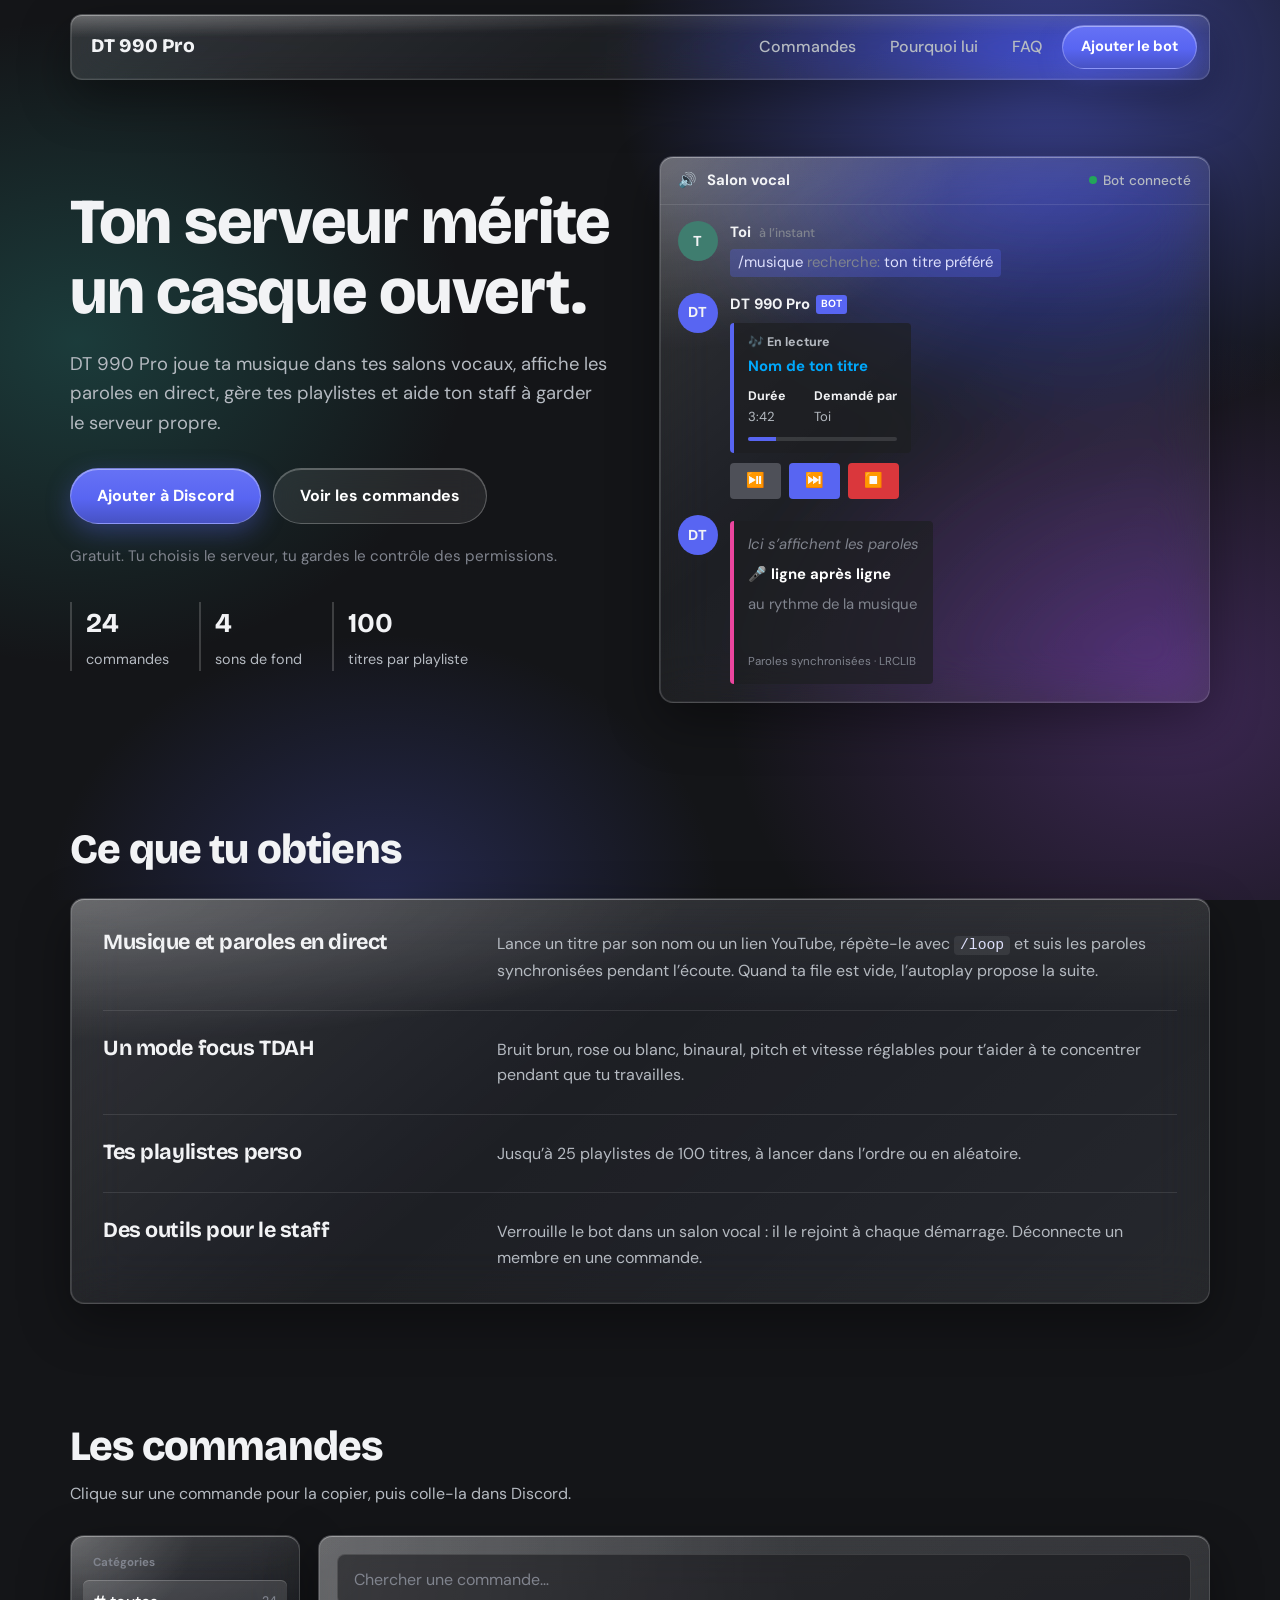
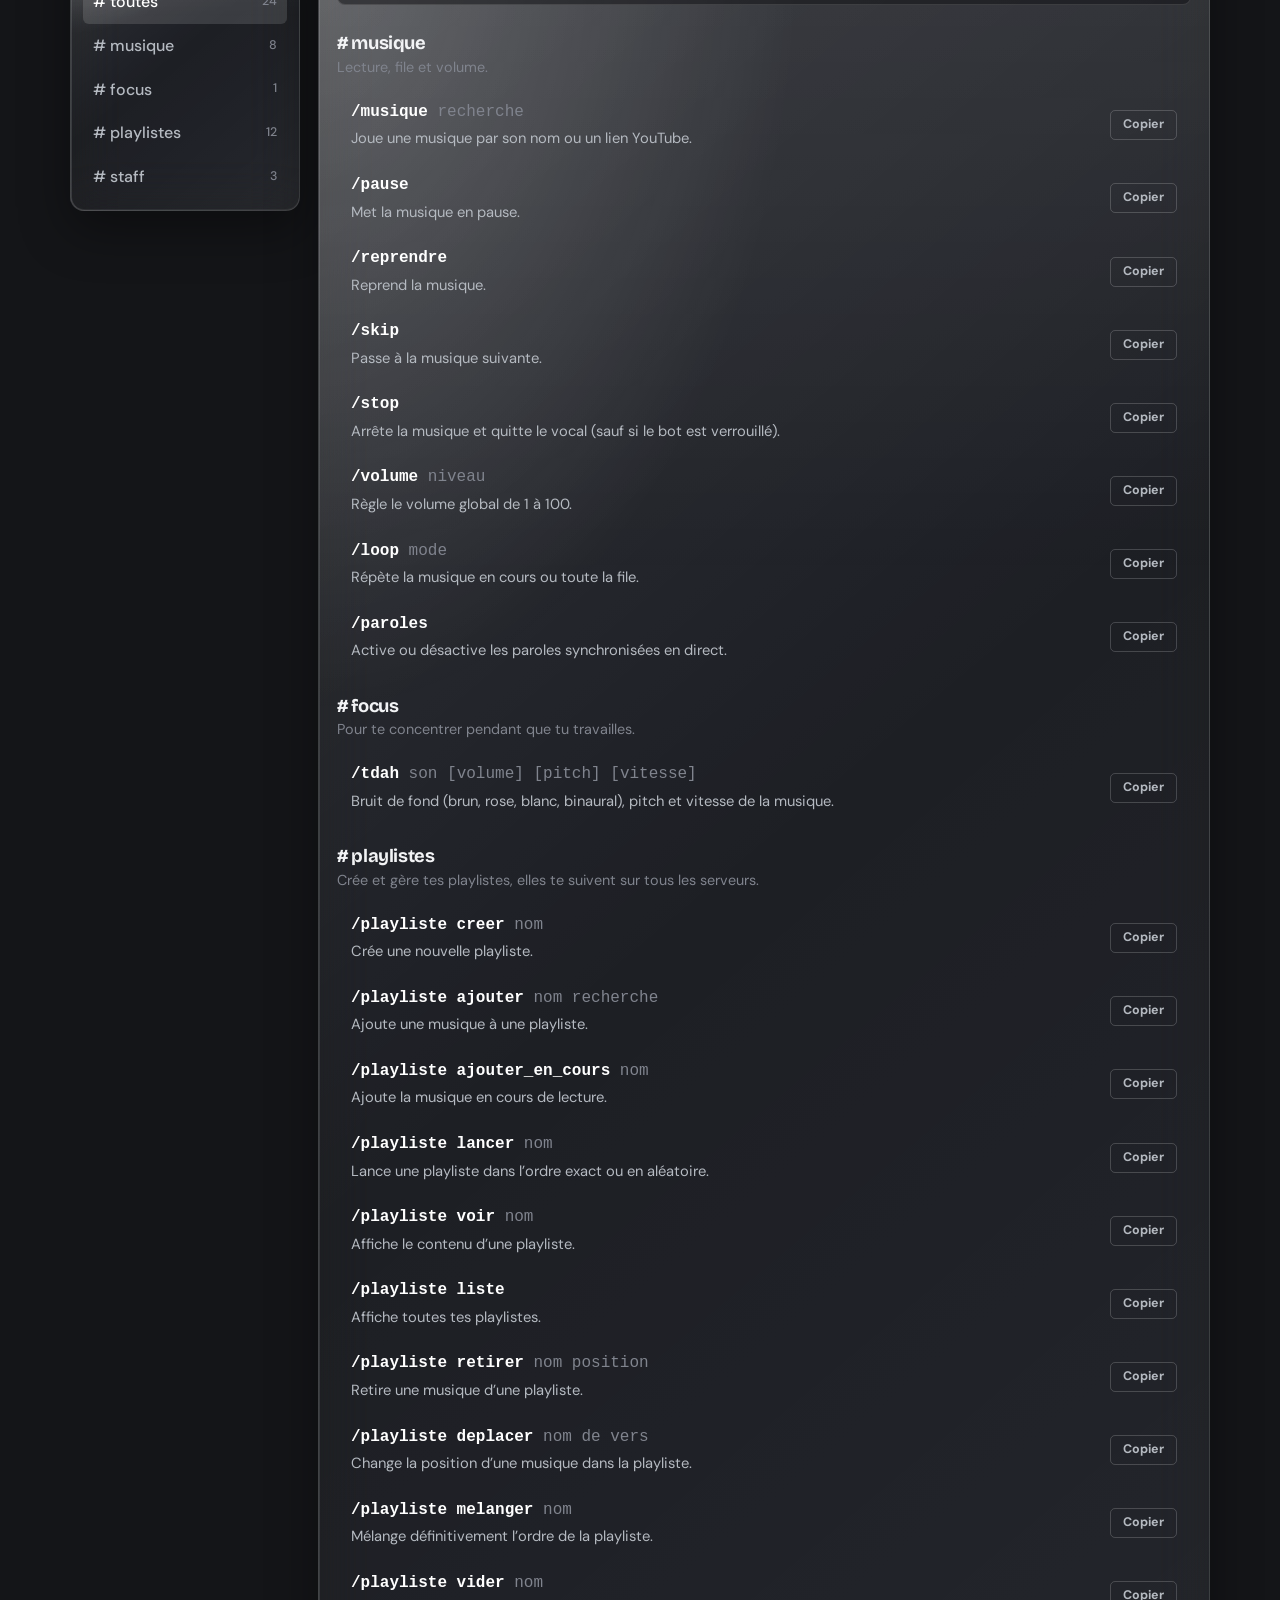
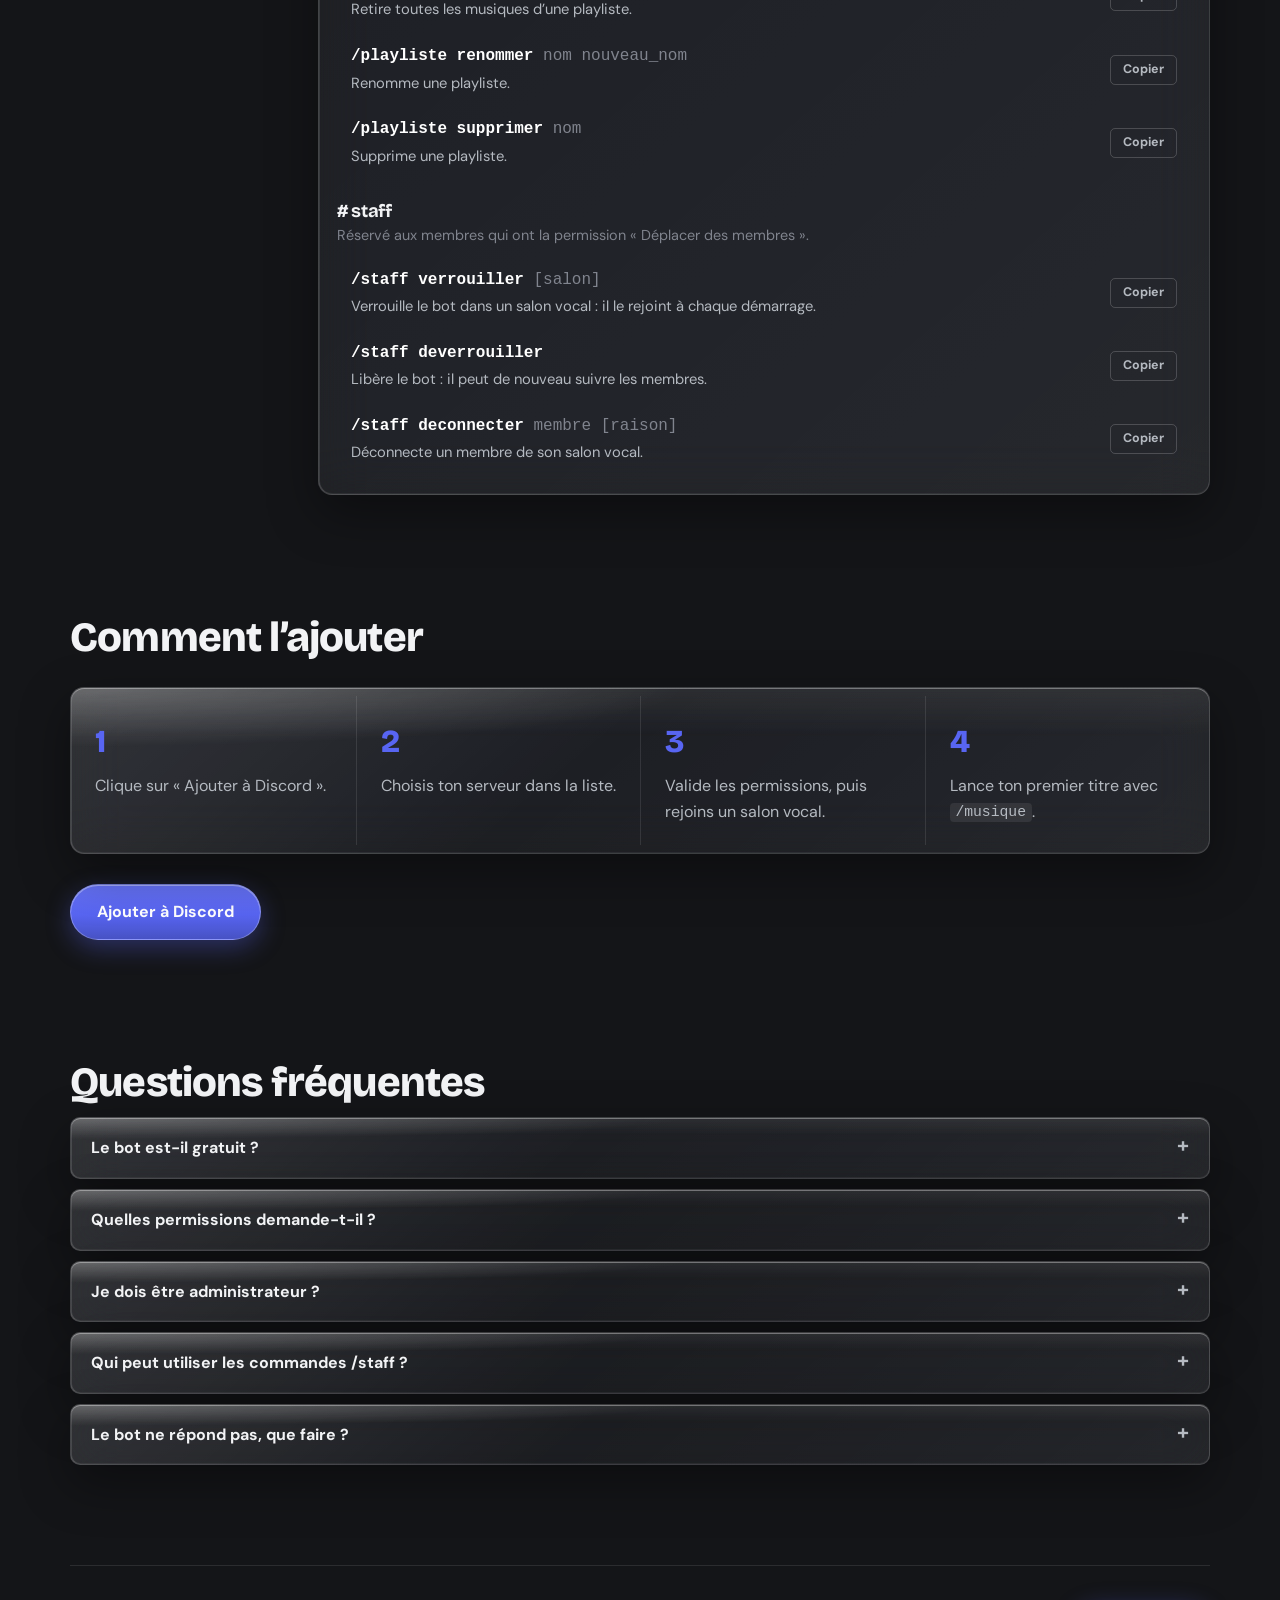
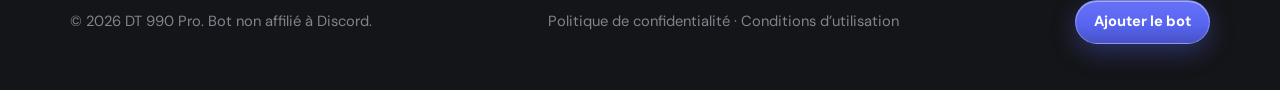
==== index.html @ 1c079c84 "Add files via upload" ====
<!DOCTYPE html>
<html lang="fr">
<head>
<meta charset="UTF-8">
<meta name="viewport" content="width=device-width, initial-scale=1">
<title>DT 990 Pro – Le bot musique pour ton serveur Discord</title>
<meta name="description" content="DT 990 Pro est un bot musique Discord : paroles en direct, mode focus TDAH, playlistes et outils pour le staff. Ajoute-le à ton serveur en un clic.">
<meta name="theme-color" content="#141518">
<link rel="preconnect" href="https://fonts.googleapis.com">
<link rel="preconnect" href="https://fonts.gstatic.com" crossorigin>
<link href="https://fonts.googleapis.com/css2?family=Bricolage+Grotesque:opsz,wght@12..96,500;12..96,800&family=DM+Sans:wght@400;500;700&display=swap" rel="stylesheet">
<style>
:root{
  --bg:#141518; --d1:#1e1f22; --d2:#2b2d31; --d3:#313338;
  --text:#f2f3f5; --muted:#b5bac1; --faint:#80848e;
  --blurple:#5865f2; --blurple-d:#4752c4; --pink:#eb459e; --green:#23a55a; --red:#da373c;
  color-scheme:dark;
}
*{box-sizing:border-box;margin:0;padding:0}
html{scroll-behavior:smooth;scroll-padding-top:90px}
body{font-family:"DM Sans",system-ui,sans-serif;background:var(--bg);color:var(--text);line-height:1.6;min-height:100vh}
/* fond coloré fixe : c'est ce qui donne de la matière au verre */
body::before{content:"";position:fixed;inset:0;z-index:-1;
  background:
    radial-gradient(620px 520px at 82% 8%,rgba(88,101,242,.55),transparent 70%),
    radial-gradient(560px 460px at 6% 38%,rgba(46,160,150,.28),transparent 70%),
    radial-gradient(640px 520px at 92% 78%,rgba(140,76,200,.34),transparent 70%),
    radial-gradient(480px 380px at 30% 100%,rgba(88,101,242,.25),transparent 70%),
    var(--bg)}
h1,h2,h3{font-family:"Bricolage Grotesque","DM Sans",sans-serif;line-height:1.1;letter-spacing:-.02em}
a{color:inherit}
code{font-family:ui-monospace,Consolas,monospace;background:rgba(255,255,255,.08);padding:.1em .4em;border-radius:4px;font-size:.92em}
.sr-only{position:absolute;width:1px;height:1px;overflow:hidden;clip:rect(0 0 0 0)}
:focus-visible{outline:2px solid #fff;outline-offset:3px}
section,footer{width:min(1140px,92%);margin-inline:auto}

/* ---------- Liquid glass ---------- */
.glass{position:relative;border-radius:14px;isolation:isolate;
  background:linear-gradient(140deg,rgba(255,255,255,.13),rgba(255,255,255,.04) 45%,rgba(255,255,255,.08));
  -webkit-backdrop-filter:blur(26px) saturate(180%) brightness(1.05);backdrop-filter:blur(26px) saturate(180%) brightness(1.05);
  border:1px solid rgba(255,255,255,.14);
  box-shadow:inset 0 1px 0 rgba(255,255,255,.35),inset 0 -1px 0 rgba(255,255,255,.06),inset 1px 0 0 rgba(255,255,255,.12),0 18px 50px rgba(0,0,0,.38)}
.glass::before{content:"";position:absolute;inset:0;border-radius:inherit;pointer-events:none;z-index:-1;
  background:radial-gradient(120% 80% at 0% 0%,rgba(255,255,255,.22),transparent 45%),linear-gradient(180deg,rgba(255,255,255,.07),transparent 30%)}
@supports not ((backdrop-filter:blur(1px)) or (-webkit-backdrop-filter:blur(1px))){.glass{background:rgba(43,45,49,.94)}}

/* ---------- Header ---------- */
.top{position:sticky;top:14px;z-index:30;width:min(1140px,92%);margin:14px auto 0;display:flex;justify-content:space-between;align-items:center;gap:16px;padding:10px 12px 10px 20px;border-radius:12px}
.brand{font-family:"Bricolage Grotesque",sans-serif;font-weight:800;font-size:1.2rem;text-decoration:none}
nav{display:flex;align-items:center;gap:6px}
nav a:not(.btn){text-decoration:none;color:var(--muted);font-weight:500;padding:8px 14px;border-radius:8px;transition:.2s}
nav a:not(.btn):hover{color:#fff;background:rgba(255,255,255,.08)}
.btn{display:inline-flex;align-items:center;justify-content:center;text-decoration:none;font-weight:700;color:#fff;
  background:linear-gradient(180deg,#6672f5,var(--blurple) 55%,var(--blurple-d));padding:14px 26px;border-radius:999px;
  border:1px solid rgba(255,255,255,.25);box-shadow:inset 0 1px 0 rgba(255,255,255,.4),0 8px 24px rgba(88,101,242,.35);transition:transform .2s,filter .2s}
.btn:hover{transform:translateY(-2px);filter:brightness(1.08)}
.btn-small{padding:9px 18px;font-size:.92rem}
.btn-ghost{background:rgba(255,255,255,.08);box-shadow:inset 0 1px 0 rgba(255,255,255,.25);-webkit-backdrop-filter:blur(14px);backdrop-filter:blur(14px)}

/* ---------- Hero ---------- */
.hero{display:grid;grid-template-columns:1fr 1.02fr;gap:48px;align-items:center;padding:76px 0 64px}
h1{font-size:clamp(2.5rem,5vw,4.2rem);font-weight:800;margin-bottom:22px}
.lead{font-size:1.15rem;color:var(--muted);max-width:50ch;margin-bottom:30px}
.cta-row{display:flex;flex-wrap:wrap;gap:12px;margin-bottom:20px}
.note{color:var(--faint);font-size:.95rem}
.stats{display:flex;gap:30px;margin-top:34px;flex-wrap:wrap}
.stats div{border-left:2px solid rgba(255,255,255,.18);padding-left:14px}
.stats b{display:block;font-family:"Bricolage Grotesque",sans-serif;font-size:1.7rem}
.stats span{color:var(--muted);font-size:.9rem}

/* faux Discord */
.dc{padding:0;overflow:hidden;font-size:.93rem}
.dc-head{display:flex;align-items:center;gap:10px;padding:12px 18px;border-bottom:1px solid rgba(255,255,255,.1);color:var(--muted);font-weight:700}
.dc-head b{color:var(--text)}
.dc-head .dot{margin-left:auto;display:flex;align-items:center;gap:6px;font-weight:500;font-size:.85rem}
.dc-head .dot::before{content:"";width:8px;height:8px;border-radius:50%;background:var(--green)}
.dc-body{padding:16px 18px 18px;display:flex;flex-direction:column;gap:16px}
.msg{display:flex;gap:12px}
.av{flex:none;width:40px;height:40px;border-radius:50%;display:grid;place-items:center;font-weight:800;font-size:.9rem}
.av.u{background:#3f7d6f}.av.b{background:var(--blurple)}
.who{font-weight:700}.who small{font-weight:500;color:var(--faint);margin-left:8px;font-size:.78rem}
.tag{display:inline-block;background:var(--blurple);color:#fff;font-size:.65rem;font-weight:700;padding:1px 5px;border-radius:3px;margin-left:6px;vertical-align:2px}
.slash{display:inline-block;margin-top:4px;background:rgba(88,101,242,.3);color:#dee0fc;padding:2px 8px;border-radius:4px}
.slash i{font-style:normal;color:var(--faint)}
.embed{margin-top:6px;background:rgba(30,31,34,.72);border-left:4px solid var(--blurple);border-radius:4px;padding:10px 14px 12px;max-width:380px}
.embed.pk{border-left-color:var(--pink)}
.embed .au{font-size:.78rem;font-weight:700;color:var(--muted);margin-bottom:2px}
.embed .tt{font-weight:700;color:#00a8fc}
.embed .fd{display:flex;gap:28px;margin-top:8px;font-size:.82rem}
.embed .fd b{display:block;font-size:.78rem}
.embed .fd span{color:var(--muted)}
.bar{margin-top:10px;height:4px;border-radius:2px;background:rgba(255,255,255,.12);overflow:hidden}
.bar i{display:block;height:100%;width:0;background:var(--blurple);transition:width .5s linear}
.ctrl{display:flex;gap:8px;margin-top:10px}
.ctrl span{padding:6px 16px;border-radius:4px;background:#4e5058}
.ctrl span:nth-child(2){background:var(--blurple)}
.ctrl span:nth-child(3){background:var(--red)}
.ly{display:flex;flex-direction:column;gap:6px;margin-top:2px;min-height:112px}
.ly p{color:var(--faint);transition:color .3s}
.ly p.prev{font-style:italic}
.ly p.cur{color:#fff;font-weight:700}
.ly p.cur::before{content:"🎤 "}
.embed .ft{margin-top:8px;font-size:.72rem;color:var(--faint)}

/* ---------- Sections ---------- */
section{padding:60px 0}
h2{font-size:clamp(1.8rem,3.4vw,2.6rem);font-weight:800;margin-bottom:12px}
.sub{color:var(--muted);margin-bottom:28px}

/* features : lignes éditoriales dans un seul panneau */
.feat{margin-top:26px;padding:6px 32px}
.feat article{display:grid;grid-template-columns:minmax(200px,.7fr) 1.3fr;gap:28px;padding:26px 0;border-bottom:1px solid rgba(255,255,255,.1)}
.feat article:last-child{border-bottom:0}
.feat h3{font-size:1.35rem}
.feat p{color:var(--muted)}
.feat code{color:#dee0fc}

/* ---------- Commandes : style Discord ---------- */
.cmd-wrap{display:grid;grid-template-columns:230px 1fr;gap:18px;align-items:start}
.side{padding:12px;position:sticky;top:96px}
.side .lbl{font-size:.72rem;font-weight:700;color:var(--faint);padding:6px 10px 8px}
.side button{display:flex;width:100%;justify-content:space-between;align-items:center;gap:10px;font:inherit;font-weight:500;color:var(--muted);background:none;border:0;text-align:left;padding:9px 10px;border-radius:6px;cursor:pointer;transition:.15s}
.side button:hover{background:rgba(255,255,255,.07);color:var(--text)}
.side button[aria-pressed="true"]{background:rgba(255,255,255,.13);color:#fff;box-shadow:inset 0 1px 0 rgba(255,255,255,.2)}
.side em{font-style:normal;font-size:.78rem;color:var(--faint)}
.panel{padding:18px}
.search{width:100%;background:rgba(20,21,24,.55);border:1px solid rgba(255,255,255,.12);color:var(--text);padding:12px 16px;border-radius:8px;font:inherit;margin-bottom:6px}
.search::placeholder{color:var(--faint)}
.grp h3{font-size:1.15rem;margin:22px 0 2px}
.grp>p{color:var(--faint);font-size:.9rem;margin-bottom:10px}
.cmd{display:grid;grid-template-columns:minmax(0,1fr) auto;gap:2px 14px;width:100%;text-align:left;font:inherit;color:inherit;background:none;border:0;border-radius:8px;padding:11px 14px;cursor:pointer;transition:background .15s}
.cmd:hover{background:rgba(88,101,242,.28)}
.cmd .nm{font-family:ui-monospace,Consolas,monospace;font-weight:700;color:#fff;overflow-wrap:anywhere}
.cmd .nm span{font-weight:500;color:var(--faint)}
.cmd .nm em{font-style:normal;font-weight:500;color:var(--faint)}
.cmd .d{grid-column:1;color:var(--muted);font-size:.92rem}
.cmd .cp{grid-row:1/3;grid-column:2;align-self:center;font-size:.78rem;font-weight:700;color:var(--muted);border:1px solid rgba(255,255,255,.18);padding:4px 12px;border-radius:5px;transition:.15s}
.cmd:hover .cp{color:#fff;background:var(--blurple);border-color:var(--blurple)}
.cmd.done .cp{background:var(--green);border-color:var(--green);color:#fff}
.empty{color:var(--muted);padding:26px 0;display:none}
.toast{position:fixed;left:50%;bottom:28px;transform:translate(-50%,24px);opacity:0;pointer-events:none;z-index:50;background:var(--green);color:#fff;font-weight:700;padding:11px 22px;border-radius:8px;transition:.25s}
.toast.show{opacity:1;transform:translate(-50%,0)}

/* steps */
.steps ol{list-style:none;counter-reset:s;display:grid;grid-template-columns:repeat(4,1fr);margin:26px 0 30px;padding:8px 0}
.steps li{counter-increment:s;padding:20px 24px;border-left:1px solid rgba(255,255,255,.1)}
.steps li:first-child{border-left:0}
.steps li::before{content:counter(s);display:block;font-family:"Bricolage Grotesque",sans-serif;font-weight:800;font-size:2rem;color:var(--blurple);margin-bottom:6px}
.steps li{color:var(--muted)}

/* faq */
.faq details{margin-bottom:10px;padding:0 20px;border-radius:10px}
.faq summary{cursor:pointer;font-weight:700;padding:17px 0;list-style:none;display:flex;justify-content:space-between;gap:14px}
.faq summary::-webkit-details-marker{display:none}
.faq summary::after{content:"+";color:var(--muted);font-size:1.3rem;line-height:1;transition:transform .2s}
.faq details[open] summary::after{transform:rotate(45deg)}
.faq details p{color:var(--muted);padding-bottom:17px}

footer{border-top:1px solid rgba(255,255,255,.1);padding:34px 0 48px;display:flex;flex-wrap:wrap;gap:16px 30px;align-items:center;justify-content:space-between;color:var(--faint);font-size:.92rem;margin-top:30px}
footer a:not(.btn){text-decoration:none}
footer a:not(.btn):hover{color:var(--text);text-decoration:underline}

@media (max-width:900px){
  .hero{grid-template-columns:1fr;padding-top:40px}
  .cmd-wrap{grid-template-columns:1fr}
  .side{position:static;display:flex;gap:6px;overflow-x:auto;padding:8px}
  .side .lbl{display:none}
  .side button{width:auto;white-space:nowrap;gap:8px}
  .feat article{grid-template-columns:1fr;gap:6px}
  .steps ol{grid-template-columns:1fr 1fr}
  .steps li:nth-child(3){border-left:0}
  nav a:not(.btn){display:none}
}
@media (prefers-reduced-motion:reduce){*{transition:none!important;scroll-behavior:auto!important}}
</style>
</head>
<body>

<header class="top glass">
  <a class="brand" href="#">DT 990 Pro</a>
  <nav>
    <a href="#commandes">Commandes</a>
    <a href="#pourquoi">Pourquoi lui</a>
    <a href="#faq">FAQ</a>
    <a class="btn btn-small" data-invite href="https://discord.com/oauth2/authorize?client_id=1564080256590020698&amp;permissions=8&amp;integration_type=0&amp;scope=bot" target="_blank" rel="noopener">Ajouter le bot</a>
  </nav>
</header>

<main>
  <section class="hero">
    <div class="hero-text">
      <h1>Ton serveur mérite un casque ouvert.</h1>
      <p class="lead">DT 990 Pro joue ta musique dans tes salons vocaux, affiche les paroles en direct, gère tes playlistes et aide ton staff à garder le serveur propre.</p>
      <div class="cta-row">
        <a class="btn" data-invite href="https://discord.com/oauth2/authorize?client_id=1564080256590020698&amp;permissions=8&amp;integration_type=0&amp;scope=bot" target="_blank" rel="noopener">Ajouter à Discord</a>
        <a class="btn btn-ghost" href="#commandes">Voir les commandes</a>
      </div>
      <p class="note">Gratuit. Tu choisis le serveur, tu gardes le contrôle des permissions.</p>
      <div class="stats">
        <div><b id="stat-cmd">0</b><span>commandes</span></div>
        <div><b>4</b><span>sons de fond</span></div>
        <div><b>100</b><span>titres par playliste</span></div>
      </div>
    </div>

    <div class="dc glass" aria-label="Aperçu du bot dans Discord">
      <div class="dc-head"><span>🔊</span><b>Salon vocal</b><span class="dot">Bot connecté</span></div>
      <div class="dc-body">
        <div class="msg">
          <div class="av u">T</div>
          <div><div class="who">Toi<small>à l’instant</small></div>
            <span class="slash">/musique <i>recherche:</i> ton titre préféré</span></div>
        </div>
        <div class="msg">
          <div class="av b">DT</div>
          <div style="min-width:0">
            <div class="who">DT 990 Pro<span class="tag">BOT</span></div>
            <div class="embed">
              <div class="au">🎶 En lecture</div>
              <div class="tt">Nom de ton titre</div>
              <div class="fd"><div><b>Durée</b><span>3:42</span></div><div><b>Demandé par</b><span>Toi</span></div></div>
              <div class="bar"><i id="bar"></i></div>
            </div>
            <div class="ctrl" aria-hidden="true"><span>⏯️</span><span>⏭️</span><span>⏹️</span></div>
          </div>
        </div>
        <div class="msg">
          <div class="av b">DT</div>
          <div style="min-width:0">
            <div class="embed pk">
              <div class="ly" id="ly" aria-live="off"></div>
              <div class="ft">Paroles synchronisées · LRCLIB</div>
            </div>
          </div>
        </div>
      </div>
    </div>
  </section>

  <section id="pourquoi">
    <h2>Ce que tu obtiens</h2>
    <div class="feat glass">
      <article><h3>Musique et paroles en direct</h3>
        <p>Lance un titre par son nom ou un lien YouTube, répète-le avec <code>/loop</code> et suis les paroles synchronisées pendant l’écoute. Quand ta file est vide, l’autoplay propose la suite.</p></article>
      <article><h3>Un mode focus TDAH</h3>
        <p>Bruit brun, rose ou blanc, binaural, pitch et vitesse réglables pour t’aider à te concentrer pendant que tu travailles.</p></article>
      <article><h3>Tes playlistes perso</h3>
        <p>Jusqu’à 25 playlistes de 100 titres, à lancer dans l’ordre ou en aléatoire.</p></article>
      <article><h3>Des outils pour le staff</h3>
        <p>Verrouille le bot dans un salon vocal : il le rejoint à chaque démarrage. Déconnecte un membre en une commande.</p></article>
    </div>
  </section>

  <section id="commandes">
    <h2>Les commandes</h2>
    <p class="sub">Clique sur une commande pour la copier, puis colle-la dans Discord.</p>
    <div class="cmd-wrap">
      <aside class="side glass" id="side" aria-label="Catégories"><div class="lbl">Catégories</div></aside>
      <div class="panel glass">
        <input id="search" class="search" type="search" placeholder="Chercher une commande…" aria-label="Chercher une commande">
        <div id="cmd-list"></div>
        <p id="empty" class="empty">Aucune commande ne correspond à ta recherche.</p>
      </div>
    </div>
    <p id="copy-status" class="sr-only" aria-live="polite"></p>
  </section>

  <section class="steps">
    <h2>Comment l’ajouter</h2>
    <ol class="glass">
      <li>Clique sur « Ajouter à Discord ».</li>
      <li>Choisis ton serveur dans la liste.</li>
      <li>Valide les permissions, puis rejoins un salon vocal.</li>
      <li>Lance ton premier titre avec <code>/musique</code>.</li>
    </ol>
    <a class="btn" data-invite href="https://discord.com/oauth2/authorize?client_id=1564080256590020698&amp;permissions=8&amp;integration_type=0&amp;scope=bot" target="_blank" rel="noopener">Ajouter à Discord</a>
  </section>

  <section id="faq" class="faq">
    <h2>Questions fréquentes</h2>
    <details class="glass"><summary>Le bot est-il gratuit ?</summary><p>Oui, tu peux l’ajouter à ton serveur sans payer.</p></details>
    <details class="glass"><summary>Quelles permissions demande-t-il ?</summary><p>Tu les vois toutes avant de valider l’invitation. Pour la musique, il lui faut surtout se connecter et parler dans un salon vocal.</p></details>
    <details class="glass"><summary>Je dois être administrateur ?</summary><p>Il faut avoir la permission « Gérer le serveur » pour inviter un bot.</p></details>
    <details class="glass"><summary>Qui peut utiliser les commandes /staff ?</summary><p>Les membres avec la permission « Déplacer des membres » ou administrateur.</p></details>
    <details class="glass"><summary>Le bot ne répond pas, que faire ?</summary><p>Vérifie que tu es dans un salon vocal et que le bot peut voir et rejoindre ce salon. S’il est verrouillé par le staff, rejoins son salon.</p></details>
  </section>
</main>

<footer>
  <p>© <span id="year"></span> DT 990 Pro. Bot non affilié à Discord.</p>
  <p><a href="privacy.html">Politique de confidentialité</a> · <a href="terms.html">Conditions d’utilisation</a></p>
  <a class="btn btn-small" data-invite href="https://discord.com/oauth2/authorize?client_id=1564080256590020698&amp;permissions=8&amp;integration_type=0&amp;scope=bot" target="_blank" rel="noopener">Ajouter le bot</a>
</footer>

<div id="toast" class="toast" role="status"></div>

<script>
const CATS = [
  {id:"musique", nom:"musique", desc:"Lecture, file et volume.", cmds:[
    {c:"/musique", d:"Joue une musique par son nom ou un lien YouTube.", o:["recherche"]},
    {c:"/pause", d:"Met la musique en pause."},
    {c:"/reprendre", d:"Reprend la musique."},
    {c:"/skip", d:"Passe à la musique suivante."},
    {c:"/stop", d:"Arrête la musique et quitte le vocal (sauf si le bot est verrouillé)."},
    {c:"/volume", d:"Règle le volume global de 1 à 100.", o:["niveau"]},
    {c:"/loop", d:"Répète la musique en cours ou toute la file.", o:["mode"]},
    {c:"/paroles", d:"Active ou désactive les paroles synchronisées en direct."}
  ]},
  {id:"focus", nom:"focus", desc:"Pour te concentrer pendant que tu travailles.", cmds:[
    {c:"/tdah", d:"Bruit de fond (brun, rose, blanc, binaural), pitch et vitesse de la musique.", o:["son","?volume","?pitch","?vitesse"]}
  ]},
  {id:"playlistes", nom:"playlistes", desc:"Crée et gère tes playlistes, elles te suivent sur tous les serveurs.", cmds:[
    {c:"/playliste creer", d:"Crée une nouvelle playliste.", o:["nom"]},
    {c:"/playliste ajouter", d:"Ajoute une musique à une playliste.", o:["nom","recherche"]},
    {c:"/playliste ajouter_en_cours", d:"Ajoute la musique en cours de lecture.", o:["nom"]},
    {c:"/playliste lancer", d:"Lance une playliste dans l’ordre exact ou en aléatoire.", o:["nom"]},
    {c:"/playliste voir", d:"Affiche le contenu d’une playliste.", o:["nom"]},
    {c:"/playliste liste", d:"Affiche toutes tes playlistes."},
    {c:"/playliste retirer", d:"Retire une musique d’une playliste.", o:["nom","position"]},
    {c:"/playliste deplacer", d:"Change la position d’une musique dans la playliste.", o:["nom","de","vers"]},
    {c:"/playliste melanger", d:"Mélange définitivement l’ordre de la playliste.", o:["nom"]},
    {c:"/playliste vider", d:"Retire toutes les musiques d’une playliste.", o:["nom"]},
    {c:"/playliste renommer", d:"Renomme une playliste.", o:["nom","nouveau_nom"]},
    {c:"/playliste supprimer", d:"Supprime une playliste.", o:["nom"]}
  ]},
  {id:"staff", nom:"staff", desc:"Réservé aux membres qui ont la permission « Déplacer des membres ».", cmds:[
    {c:"/staff verrouiller", d:"Verrouille le bot dans un salon vocal : il le rejoint à chaque démarrage.", o:["?salon"]},
    {c:"/staff deverrouiller", d:"Libère le bot : il peut de nouveau suivre les membres."},
    {c:"/staff deconnecter", d:"Déconnecte un membre de son salon vocal.", o:["membre","?raison"]}
  ]}
];
const $ = id => document.getElementById(id);
const list = $("cmd-list"), side = $("side"), search = $("search"), toast = $("toast");
let filtre = "tous", timer;
const total = CATS.reduce((n, c) => n + c.cmds.length, 0);
$("stat-cmd").textContent = total;
$("year").textContent = new Date().getFullYear();

[{id:"tous", nom:"toutes", n:total}, ...CATS.map(c => ({...c, n:c.cmds.length}))].forEach(c => {
  const b = document.createElement("button");
  b.type = "button"; b.setAttribute("aria-pressed", c.id === "tous");
  b.innerHTML = `<span># ${c.nom}</span><em>${c.n}</em>`;
  b.onclick = () => { filtre = c.id; [...side.querySelectorAll("button")].forEach(x => x.setAttribute("aria-pressed", x === b)); rendre(); };
  side.appendChild(b);
});

function rendre() {
  const q = search.value.trim().toLowerCase().replace(/^\//, "");
  list.innerHTML = ""; let n = 0;
  CATS.forEach(cat => {
    if (filtre !== "tous" && filtre !== cat.id) return;
    const cmds = cat.cmds.filter(x => !q || (x.c + " " + x.d + " " + (x.o || []).join(" ")).toLowerCase().includes(q));
    if (!cmds.length) return;
    n += cmds.length;
    const g = document.createElement("div"); g.className = "grp";
    g.innerHTML = `<h3># ${cat.nom}</h3><p>${cat.desc}</p>`;
    cmds.forEach(x => {
      const b = document.createElement("button");
      b.type = "button"; b.className = "cmd"; b.setAttribute("aria-label", "Copier " + x.c);
      const args = (x.o || []).map(o => o[0] === "?" ? ` <em>[${o.slice(1)}]</em>` : ` <span>${o}</span>`).join("");
      b.innerHTML = `<span class="nm">${x.c}${args}</span><span class="d">${x.d}</span><span class="cp">Copier</span>`;
      b.onclick = () => copier(x.c, b);
      g.appendChild(b);
    });
    list.appendChild(g);
  });
  $("empty").style.display = n ? "none" : "block";
}
search.addEventListener("input", rendre);

async function copier(texte, btn) {
  try { await navigator.clipboard.writeText(texte); }
  catch { const t = document.createElement("textarea"); t.value = texte; document.body.appendChild(t); t.select();
    try { document.execCommand("copy"); } catch {} t.remove(); }
  const cp = btn.querySelector(".cp");
  btn.classList.add("done"); cp.textContent = "Copié ✓";
  toast.textContent = texte + " copié !"; toast.classList.add("show");
  $("copy-status").textContent = texte + " copié dans le presse-papiers";
  clearTimeout(timer);
  timer = setTimeout(() => { toast.classList.remove("show"); btn.classList.remove("done"); cp.textContent = "Copier"; }, 1600);
}
rendre();

/* aperçu : paroles qui défilent + barre de progression */
(function () {
  const L = ["Ici s’affichent les paroles", "ligne après ligne", "au rythme de la musique", "pendant que tu écoutes", "sans quitter Discord", "♪"];
  const box = $("ly"), bar = $("bar");
  const p = [0, 1, 2].map(() => { const e = document.createElement("p"); box.appendChild(e); return e; });
  let i = 0, pct = 8;
  function maj() {
    p[0].textContent = L[(i - 1 + L.length) % L.length]; p[0].className = "prev";
    p[1].textContent = L[i % L.length]; p[1].className = "cur";
    p[2].textContent = L[(i + 1) % L.length]; p[2].className = "";
    pct = 8 + ((i * 11) % 80); bar.style.width = pct + "%";
  }
  maj();
  if (!matchMedia("(prefers-reduced-motion: reduce)").matches) setInterval(() => { i = (i + 1) % L.length; maj(); }, 2200);
})();
</script>
</body>
</html>
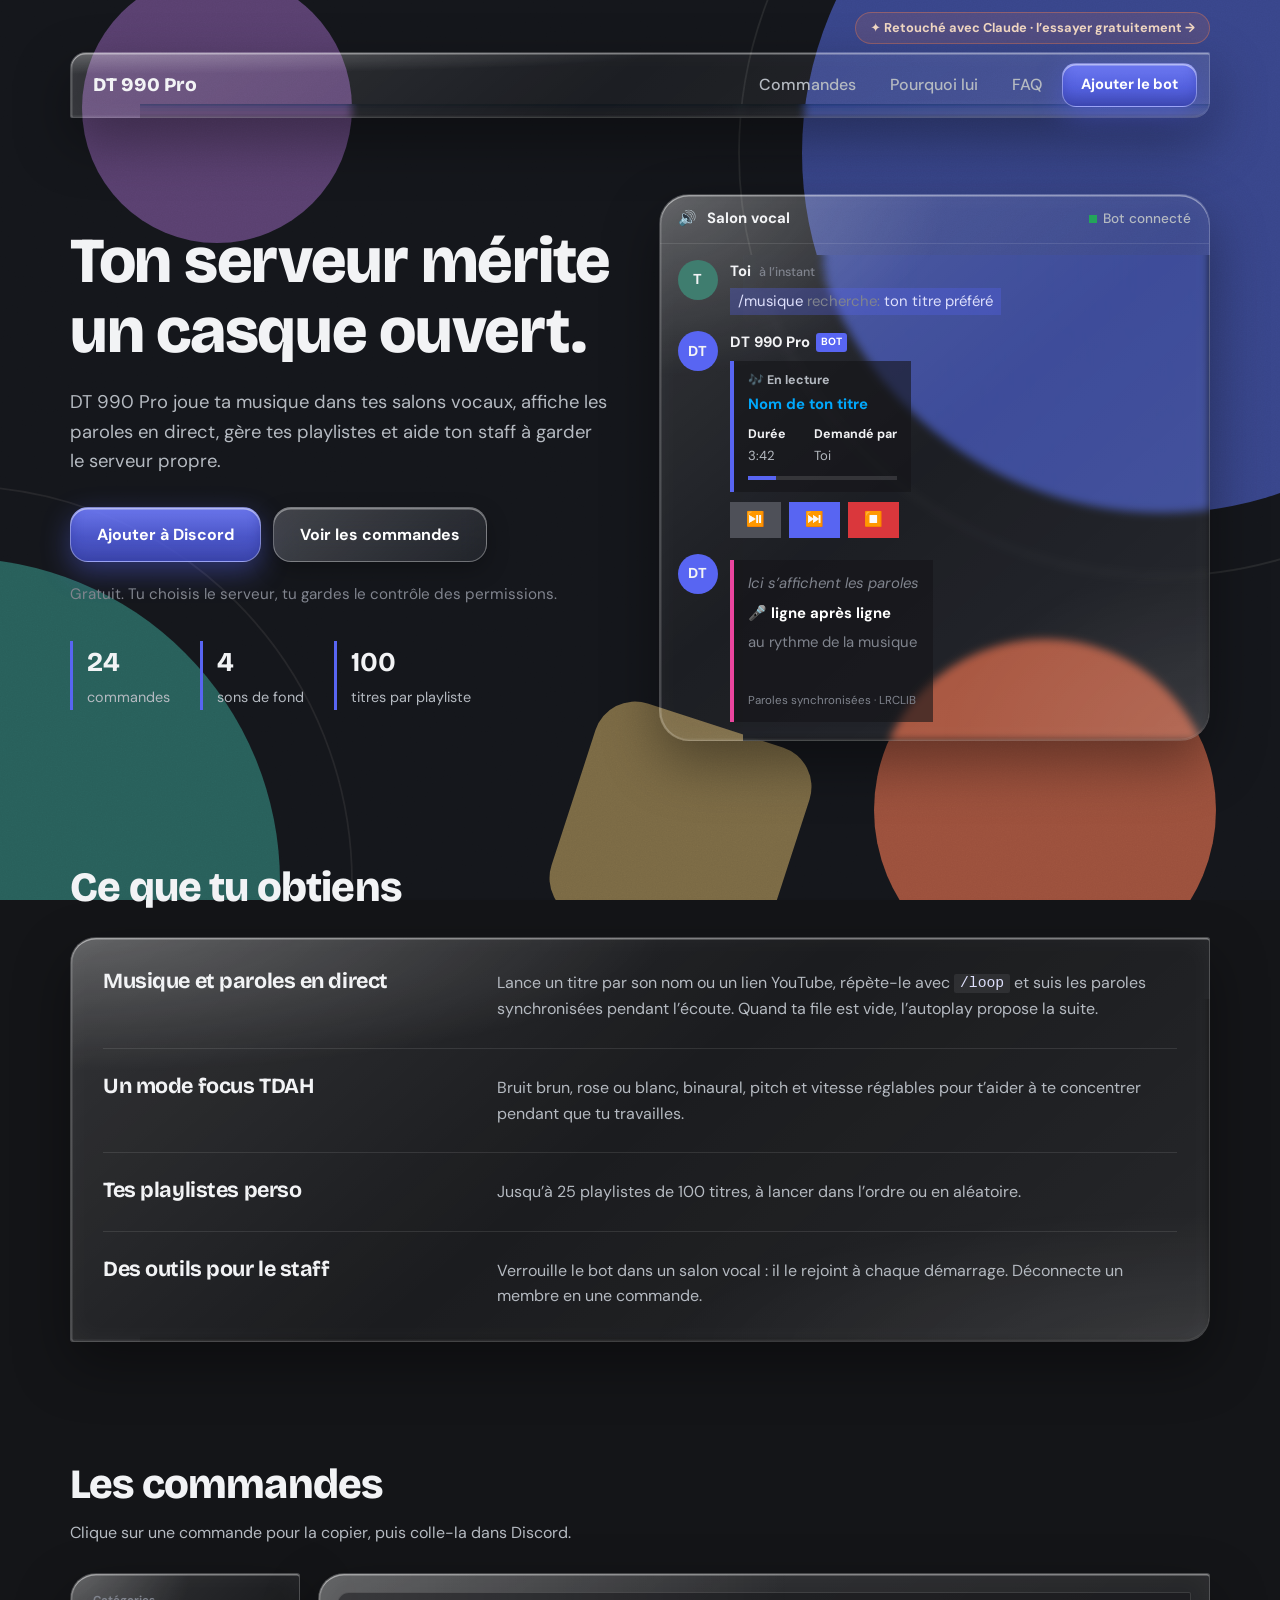
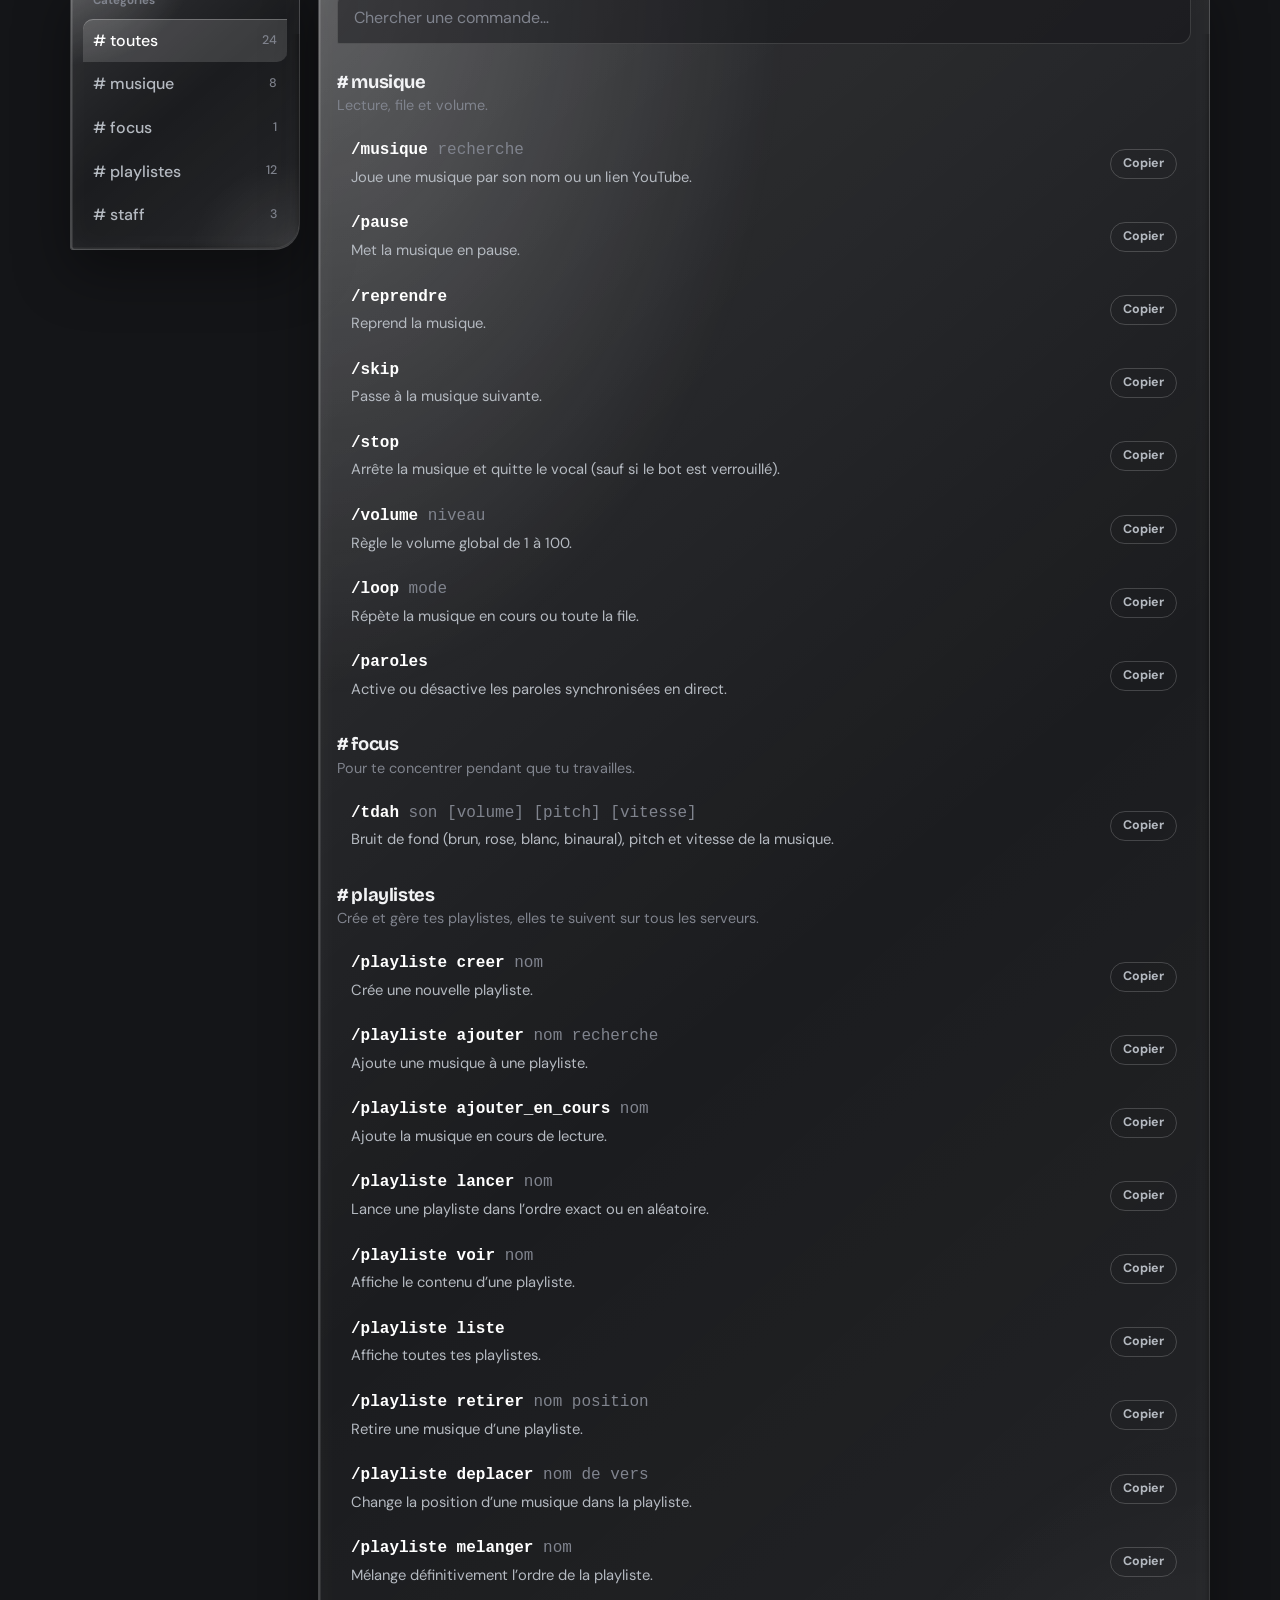
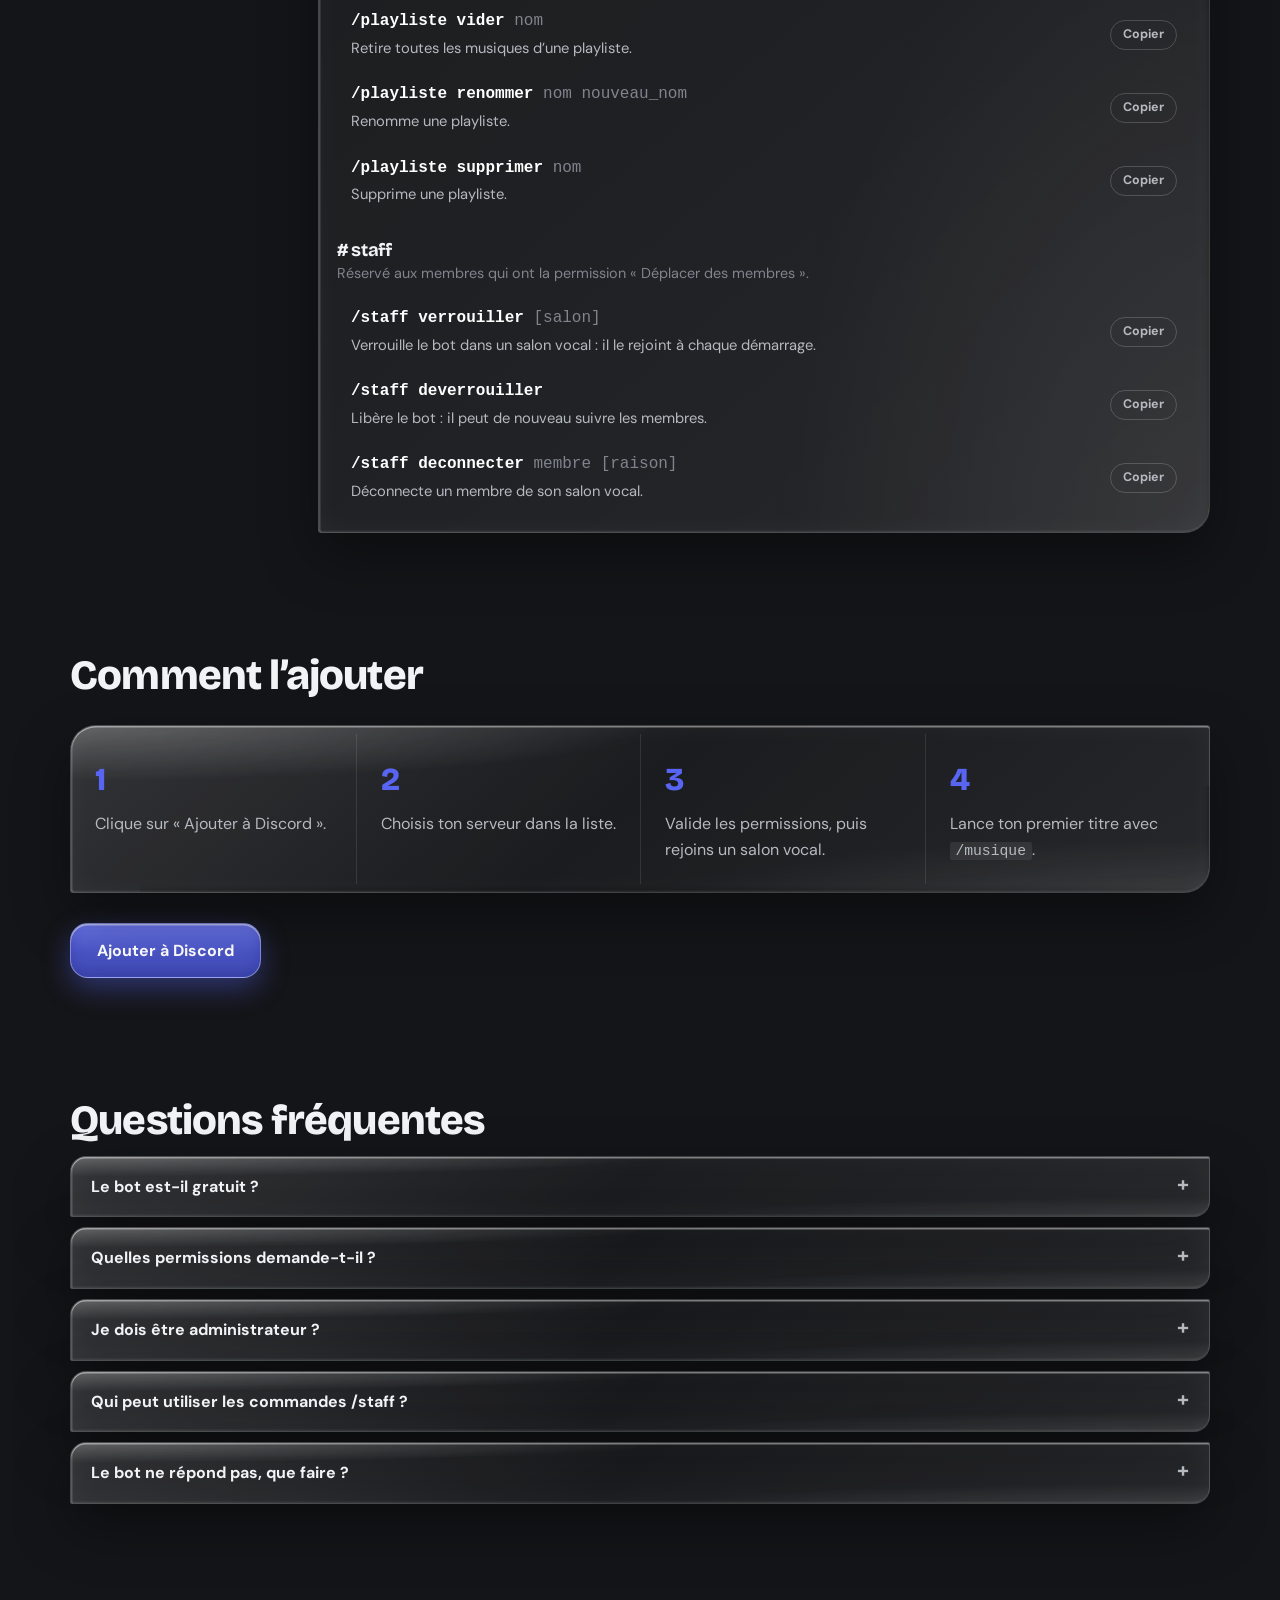
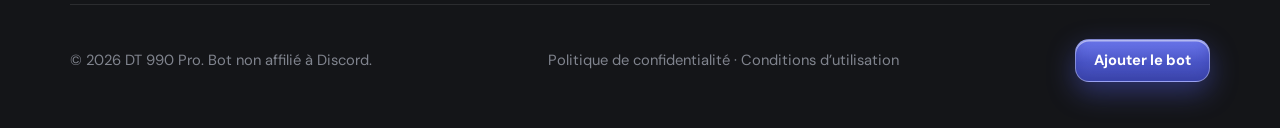
==== commit c59591b2: "Add files via upload" ====
--- a/index.html
+++ b/index.html
@@ -15,47 +15,57 @@
   --text:#f2f3f5; --muted:#b5bac1; --faint:#80848e;
   --blurple:#5865f2; --blurple-d:#4752c4; --pink:#eb459e; --green:#23a55a; --red:#da373c;
   color-scheme:dark;
+  --g:.6;                              /* intensité du verre : 60 % */
+  --rad:26px 3px 26px 3px;             /* coins asymétriques : pas tout rond */
+  --rad-s:16px 2px 16px 2px;
 }
 *{box-sizing:border-box;margin:0;padding:0}
 html{scroll-behavior:smooth;scroll-padding-top:90px}
 body{font-family:"DM Sans",system-ui,sans-serif;background:var(--bg);color:var(--text);line-height:1.6;min-height:100vh}
-/* fond coloré fixe : c'est ce qui donne de la matière au verre */
-body::before{content:"";position:fixed;inset:0;z-index:-1;
-  background:
-    radial-gradient(620px 520px at 82% 8%,rgba(88,101,242,.55),transparent 70%),
-    radial-gradient(560px 460px at 6% 38%,rgba(46,160,150,.28),transparent 70%),
-    radial-gradient(640px 520px at 92% 78%,rgba(140,76,200,.34),transparent 70%),
-    radial-gradient(480px 380px at 30% 100%,rgba(88,101,242,.25),transparent 70%),
-    var(--bg)}
+/* fond : aplats mats (indigo, vert-de-gris, argile, sable) + grain. Aucun dégradé. */
+.bg{position:fixed;inset:0;z-index:-1;overflow:hidden;background:#14161b;pointer-events:none}
+.bg svg{position:absolute;inset:0;width:100%;height:100%}
+.bg .a{animation:flotte 34s ease-in-out infinite alternate}
+.bg .b{animation:flotte 42s ease-in-out infinite alternate-reverse}
+@keyframes flotte{to{transform:translate(26px,-22px)}}
+.bg::after{content:"";position:absolute;inset:0;opacity:.09;mix-blend-mode:overlay;background:url("data:image/svg+xml;charset=utf-8,%3Csvg%20xmlns%3D%27http%3A//www.w3.org/2000/svg%27%20width%3D%27220%27%20height%3D%27220%27%3E%3Cfilter%20id%3D%27n%27%3E%3CfeTurbulence%20type%3D%27fractalNoise%27%20baseFrequency%3D%27.8%27%20numOctaves%3D%272%27%20stitchTiles%3D%27stitch%27/%3E%3CfeColorMatrix%20type%3D%27saturate%27%20values%3D%270%27/%3E%3C/filter%3E%3Crect%20width%3D%27100%25%27%20height%3D%27100%25%27%20filter%3D%27url%28%23n%29%27/%3E%3C/svg%3E")}
 h1,h2,h3{font-family:"Bricolage Grotesque","DM Sans",sans-serif;line-height:1.1;letter-spacing:-.02em}
 a{color:inherit}
-code{font-family:ui-monospace,Consolas,monospace;background:rgba(255,255,255,.08);padding:.1em .4em;border-radius:4px;font-size:.92em}
+code{font-family:ui-monospace,Consolas,monospace;background:rgba(255,255,255,.08);padding:.1em .4em;border-radius:2px;font-size:.92em}
 .sr-only{position:absolute;width:1px;height:1px;overflow:hidden;clip:rect(0 0 0 0)}
 :focus-visible{outline:2px solid #fff;outline-offset:3px}
 section,footer{width:min(1140px,92%);margin-inline:auto}
 
-/* ---------- Liquid glass ---------- */
-.glass{position:relative;border-radius:14px;isolation:isolate;
-  background:linear-gradient(140deg,rgba(255,255,255,.13),rgba(255,255,255,.04) 45%,rgba(255,255,255,.08));
-  -webkit-backdrop-filter:blur(26px) saturate(180%) brightness(1.05);backdrop-filter:blur(26px) saturate(180%) brightness(1.05);
-  border:1px solid rgba(255,255,255,.14);
-  box-shadow:inset 0 1px 0 rgba(255,255,255,.35),inset 0 -1px 0 rgba(255,255,255,.06),inset 1px 0 0 rgba(255,255,255,.12),0 18px 50px rgba(0,0,0,.38)}
+/* ---------- Liquid glass (intensité pilotée par --g) ---------- */
+.glass{position:relative;border-radius:var(--rad);isolation:isolate;
+  background:linear-gradient(140deg,rgb(255 255 255/calc(var(--g)*.22)),rgb(255 255 255/calc(var(--g)*.05)) 48%,rgb(255 255 255/calc(var(--g)*.14)));
+  -webkit-backdrop-filter:blur(calc(var(--g)*22px)) saturate(calc(1 + var(--g)*.25));backdrop-filter:blur(calc(var(--g)*22px)) saturate(calc(1 + var(--g)*.25));
+  border:1px solid rgb(255 255 255/calc(var(--g)*.26));
+  box-shadow:inset 0 1.5px 0 rgb(255 255 255/calc(var(--g)*.7)),inset 1.5px 0 0 rgb(255 255 255/calc(var(--g)*.3)),inset 0 -1.5px 0 rgb(255 255 255/calc(var(--g)*.12)),inset 0 0 28px rgb(255 255 255/calc(var(--g)*.07)),0 22px 55px rgba(0,0,0,.38)}
 .glass::before{content:"";position:absolute;inset:0;border-radius:inherit;pointer-events:none;z-index:-1;
-  background:radial-gradient(120% 80% at 0% 0%,rgba(255,255,255,.22),transparent 45%),linear-gradient(180deg,rgba(255,255,255,.07),transparent 30%)}
+  background:radial-gradient(110% 70% at 0% 0%,rgb(255 255 255/calc(var(--g)*.38)),transparent 48%),radial-gradient(90% 60% at 100% 100%,rgb(255 255 255/calc(var(--g)*.14)),transparent 55%)}
+/* Chromium : vraie réfraction liquide sur les bords (filtre SVG) */
+.lg .glass{-webkit-backdrop-filter:blur(calc(var(--g)*7px)) url(#lg) saturate(calc(1 + var(--g)*.25));backdrop-filter:blur(calc(var(--g)*7px)) url(#lg) saturate(calc(1 + var(--g)*.25))}
+.lg .top,.lg .faq details{-webkit-backdrop-filter:blur(calc(var(--g)*7px)) url(#lg-s) saturate(calc(1 + var(--g)*.25));backdrop-filter:blur(calc(var(--g)*7px)) url(#lg-s) saturate(calc(1 + var(--g)*.25))}
 @supports not ((backdrop-filter:blur(1px)) or (-webkit-backdrop-filter:blur(1px))){.glass{background:rgba(43,45,49,.94)}}
 
+/* ---------- Mention Claude ---------- */
+.promo{width:min(1140px,92%);margin:12px auto 0;text-align:right}
+.promo a{display:inline-block;font-size:.8rem;font-weight:700;color:#f3d9c4;text-decoration:none;padding:5px 14px;border-radius:999px;background:rgba(217,119,87,.16);border:1px solid rgba(217,119,87,.45);transition:.2s}
+.promo a:hover{background:rgba(217,119,87,.3);color:#fff}
+
 /* ---------- Header ---------- */
-.top{position:sticky;top:14px;z-index:30;width:min(1140px,92%);margin:14px auto 0;display:flex;justify-content:space-between;align-items:center;gap:16px;padding:10px 12px 10px 20px;border-radius:12px}
+.top{position:sticky;top:14px;z-index:30;width:min(1140px,92%);margin:8px auto 0;display:flex;justify-content:space-between;align-items:center;gap:16px;padding:10px 12px 10px 22px;border-radius:var(--rad-s)}
 .brand{font-family:"Bricolage Grotesque",sans-serif;font-weight:800;font-size:1.2rem;text-decoration:none}
 nav{display:flex;align-items:center;gap:6px}
-nav a:not(.btn){text-decoration:none;color:var(--muted);font-weight:500;padding:8px 14px;border-radius:8px;transition:.2s}
-nav a:not(.btn):hover{color:#fff;background:rgba(255,255,255,.08)}
+nav a:not(.btn){text-decoration:none;color:var(--muted);font-weight:500;padding:8px 14px;border-radius:10px 0 10px 0;transition:.2s}
+nav a:not(.btn):hover{color:#fff;background:rgba(255,255,255,.1)}
 .btn{display:inline-flex;align-items:center;justify-content:center;text-decoration:none;font-weight:700;color:#fff;
-  background:linear-gradient(180deg,#6672f5,var(--blurple) 55%,var(--blurple-d));padding:14px 26px;border-radius:999px;
-  border:1px solid rgba(255,255,255,.25);box-shadow:inset 0 1px 0 rgba(255,255,255,.4),0 8px 24px rgba(88,101,242,.35);transition:transform .2s,filter .2s}
-.btn:hover{transform:translateY(-2px);filter:brightness(1.08)}
-.btn-small{padding:9px 18px;font-size:.92rem}
-.btn-ghost{background:rgba(255,255,255,.08);box-shadow:inset 0 1px 0 rgba(255,255,255,.25);-webkit-backdrop-filter:blur(14px);backdrop-filter:blur(14px)}
+  background:linear-gradient(180deg,rgba(112,124,247,.95),rgba(88,101,242,.8) 55%,rgba(71,82,196,.9));padding:14px 26px;border-radius:18px;
+  border:1px solid rgb(255 255 255/.32);box-shadow:inset 0 1.5px 0 rgb(255 255 255/.5),inset 0 -6px 12px rgba(40,48,150,.35),0 10px 28px rgba(88,101,242,.4);transition:transform .2s,filter .2s}
+.btn:hover{transform:translateY(-2px);filter:brightness(1.1)}
+.btn-small{padding:9px 18px;font-size:.92rem;border-radius:14px}
+.btn-ghost{background:linear-gradient(140deg,rgb(255 255 255/.2),rgb(255 255 255/.06));box-shadow:inset 0 1.5px 0 rgb(255 255 255/.4),0 8px 22px rgba(0,0,0,.25);-webkit-backdrop-filter:blur(14px) saturate(1.6);backdrop-filter:blur(14px) saturate(1.6)}
 
 /* ---------- Hero ---------- */
 .hero{display:grid;grid-template-columns:1fr 1.02fr;gap:48px;align-items:center;padding:76px 0 64px}
@@ -64,35 +74,35 @@
 .cta-row{display:flex;flex-wrap:wrap;gap:12px;margin-bottom:20px}
 .note{color:var(--faint);font-size:.95rem}
 .stats{display:flex;gap:30px;margin-top:34px;flex-wrap:wrap}
-.stats div{border-left:2px solid rgba(255,255,255,.18);padding-left:14px}
+.stats div{border-left:3px solid var(--blurple);padding-left:14px}
 .stats b{display:block;font-family:"Bricolage Grotesque",sans-serif;font-size:1.7rem}
 .stats span{color:var(--muted);font-size:.9rem}
 
 /* faux Discord */
-.dc{padding:0;overflow:hidden;font-size:.93rem}
+.dc{padding:0;overflow:hidden;font-size:.93rem;border-radius:30px}
 .dc-head{display:flex;align-items:center;gap:10px;padding:12px 18px;border-bottom:1px solid rgba(255,255,255,.1);color:var(--muted);font-weight:700}
 .dc-head b{color:var(--text)}
 .dc-head .dot{margin-left:auto;display:flex;align-items:center;gap:6px;font-weight:500;font-size:.85rem}
-.dc-head .dot::before{content:"";width:8px;height:8px;border-radius:50%;background:var(--green)}
+.dc-head .dot::before{content:"";width:8px;height:8px;background:var(--green)}
 .dc-body{padding:16px 18px 18px;display:flex;flex-direction:column;gap:16px}
 .msg{display:flex;gap:12px}
 .av{flex:none;width:40px;height:40px;border-radius:50%;display:grid;place-items:center;font-weight:800;font-size:.9rem}
 .av.u{background:#3f7d6f}.av.b{background:var(--blurple)}
 .who{font-weight:700}.who small{font-weight:500;color:var(--faint);margin-left:8px;font-size:.78rem}
 .tag{display:inline-block;background:var(--blurple);color:#fff;font-size:.65rem;font-weight:700;padding:1px 5px;border-radius:3px;margin-left:6px;vertical-align:2px}
-.slash{display:inline-block;margin-top:4px;background:rgba(88,101,242,.3);color:#dee0fc;padding:2px 8px;border-radius:4px}
+.slash{display:inline-block;margin-top:4px;background:rgba(88,101,242,.3);color:#dee0fc;padding:2px 8px;border-radius:0}
 .slash i{font-style:normal;color:var(--faint)}
-.embed{margin-top:6px;background:rgba(30,31,34,.72);border-left:4px solid var(--blurple);border-radius:4px;padding:10px 14px 12px;max-width:380px}
+.embed{margin-top:6px;background:rgba(20,21,24,.6);border-left:4px solid var(--blurple);border-radius:0;padding:10px 14px 12px;max-width:380px}
 .embed.pk{border-left-color:var(--pink)}
 .embed .au{font-size:.78rem;font-weight:700;color:var(--muted);margin-bottom:2px}
 .embed .tt{font-weight:700;color:#00a8fc}
 .embed .fd{display:flex;gap:28px;margin-top:8px;font-size:.82rem}
 .embed .fd b{display:block;font-size:.78rem}
 .embed .fd span{color:var(--muted)}
-.bar{margin-top:10px;height:4px;border-radius:2px;background:rgba(255,255,255,.12);overflow:hidden}
+.bar{margin-top:10px;height:4px;border-radius:0;background:rgba(255,255,255,.12);overflow:hidden}
 .bar i{display:block;height:100%;width:0;background:var(--blurple);transition:width .5s linear}
 .ctrl{display:flex;gap:8px;margin-top:10px}
-.ctrl span{padding:6px 16px;border-radius:4px;background:#4e5058}
+.ctrl span{padding:6px 16px;border-radius:0;background:#4e5058}
 .ctrl span:nth-child(2){background:var(--blurple)}
 .ctrl span:nth-child(3){background:var(--red)}
 .ly{display:flex;flex-direction:column;gap:6px;margin-top:2px;min-height:112px}
@@ -101,6 +111,11 @@
 .ly p.cur{color:#fff;font-weight:700}
 .ly p.cur::before{content:"🎤 "}
 .embed .ft{margin-top:8px;font-size:.72rem;color:var(--faint)}
+.embed .ft a{color:#00a8fc;text-decoration:none}.embed .ft a:hover{text-decoration:underline}
+.live{display:none;align-items:center;gap:6px;margin-left:auto;font-size:.68rem;font-weight:800;letter-spacing:.06em;color:#fff;background:var(--red);padding:2px 8px}
+.live::before{content:"";width:6px;height:6px;border-radius:50%;background:#fff}
+.is-live .live{display:inline-flex}
+.embed .au{display:flex;align-items:center}
 
 /* ---------- Sections ---------- */
 section{padding:60px 0}
@@ -119,26 +134,27 @@
 .cmd-wrap{display:grid;grid-template-columns:230px 1fr;gap:18px;align-items:start}
 .side{padding:12px;position:sticky;top:96px}
 .side .lbl{font-size:.72rem;font-weight:700;color:var(--faint);padding:6px 10px 8px}
-.side button{display:flex;width:100%;justify-content:space-between;align-items:center;gap:10px;font:inherit;font-weight:500;color:var(--muted);background:none;border:0;text-align:left;padding:9px 10px;border-radius:6px;cursor:pointer;transition:.15s}
-.side button:hover{background:rgba(255,255,255,.07);color:var(--text)}
-.side button[aria-pressed="true"]{background:rgba(255,255,255,.13);color:#fff;box-shadow:inset 0 1px 0 rgba(255,255,255,.2)}
+.side button{display:flex;width:100%;justify-content:space-between;align-items:center;gap:10px;font:inherit;font-weight:500;color:var(--muted);background:none;border:0;text-align:left;padding:9px 10px;border-radius:10px 0 10px 0;cursor:pointer;transition:.15s}
+.side button:hover{background:rgba(255,255,255,.08);color:var(--text)}
+.side button[aria-pressed="true"]{background:rgba(255,255,255,.14);color:#fff;box-shadow:inset 0 1px 0 rgba(255,255,255,.25)}
 .side em{font-style:normal;font-size:.78rem;color:var(--faint)}
 .panel{padding:18px}
-.search{width:100%;background:rgba(20,21,24,.55);border:1px solid rgba(255,255,255,.12);color:var(--text);padding:12px 16px;border-radius:8px;font:inherit;margin-bottom:6px}
+.search{width:100%;background:rgba(20,21,24,.5);border:1px solid rgba(255,255,255,.14);color:var(--text);padding:12px 16px;border-radius:12px 2px 12px 2px;font:inherit;margin-bottom:6px}
 .search::placeholder{color:var(--faint)}
+.search:focus{outline:0;border-color:var(--blurple)}
 .grp h3{font-size:1.15rem;margin:22px 0 2px}
 .grp>p{color:var(--faint);font-size:.9rem;margin-bottom:10px}
-.cmd{display:grid;grid-template-columns:minmax(0,1fr) auto;gap:2px 14px;width:100%;text-align:left;font:inherit;color:inherit;background:none;border:0;border-radius:8px;padding:11px 14px;cursor:pointer;transition:background .15s}
+.cmd{display:grid;grid-template-columns:minmax(0,1fr) auto;gap:2px 14px;width:100%;text-align:left;font:inherit;color:inherit;background:none;border:0;border-radius:0;padding:11px 14px;cursor:pointer;transition:background .15s}
 .cmd:hover{background:rgba(88,101,242,.28)}
 .cmd .nm{font-family:ui-monospace,Consolas,monospace;font-weight:700;color:#fff;overflow-wrap:anywhere}
 .cmd .nm span{font-weight:500;color:var(--faint)}
 .cmd .nm em{font-style:normal;font-weight:500;color:var(--faint)}
 .cmd .d{grid-column:1;color:var(--muted);font-size:.92rem}
-.cmd .cp{grid-row:1/3;grid-column:2;align-self:center;font-size:.78rem;font-weight:700;color:var(--muted);border:1px solid rgba(255,255,255,.18);padding:4px 12px;border-radius:5px;transition:.15s}
+.cmd .cp{grid-row:1/3;grid-column:2;align-self:center;font-size:.78rem;font-weight:700;color:var(--muted);border:1px solid rgba(255,255,255,.18);padding:4px 12px;border-radius:999px;transition:.15s}
 .cmd:hover .cp{color:#fff;background:var(--blurple);border-color:var(--blurple)}
 .cmd.done .cp{background:var(--green);border-color:var(--green);color:#fff}
 .empty{color:var(--muted);padding:26px 0;display:none}
-.toast{position:fixed;left:50%;bottom:28px;transform:translate(-50%,24px);opacity:0;pointer-events:none;z-index:50;background:var(--green);color:#fff;font-weight:700;padding:11px 22px;border-radius:8px;transition:.25s}
+.toast{position:fixed;left:50%;bottom:28px;transform:translate(-50%,24px);opacity:0;pointer-events:none;z-index:50;background:var(--green);color:#fff;font-weight:700;padding:11px 22px;border-radius:999px;transition:.25s}
 .toast.show{opacity:1;transform:translate(-50%,0)}
 
 /* steps */
@@ -149,7 +165,7 @@
 .steps li{color:var(--muted)}
 
 /* faq */
-.faq details{margin-bottom:10px;padding:0 20px;border-radius:10px}
+.faq details{margin-bottom:10px;padding:0 20px;border-radius:var(--rad-s)}
 .faq summary{cursor:pointer;font-weight:700;padding:17px 0;list-style:none;display:flex;justify-content:space-between;gap:14px}
 .faq summary::-webkit-details-marker{display:none}
 .faq summary::after{content:"+";color:var(--muted);font-size:1.3rem;line-height:1;transition:transform .2s}
@@ -175,6 +191,46 @@
 </style>
 </head>
 <body>
+<svg width="0" height="0" style="position:absolute" aria-hidden="true" focusable="false"><defs>
+<filter id="lg" x="0" y="0" width="1" height="1" color-interpolation-filters="sRGB">
+  <feImage href="data:image/svg+xml;charset=utf-8,%3Csvg%20xmlns%3D%27http%3A//www.w3.org/2000/svg%27%20width%3D%27100%27%20height%3D%27100%27%20viewBox%3D%270%200%20100%20100%27%20preserveAspectRatio%3D%27none%27%3E%3Cdefs%3E%3ClinearGradient%20id%3D%27x%27%20x1%3D%270%27%20y1%3D%270%27%20x2%3D%271%27%20y2%3D%270%27%3E%3Cstop%20offset%3D%270.0%25%27%20stop-color%3D%27rgb%28255%2C0%2C0%29%27/%3E%3Cstop%20offset%3D%271.8%25%27%20stop-color%3D%27rgb%28195%2C0%2C0%29%27/%3E%3Cstop%20offset%3D%275.0%25%27%20stop-color%3D%27rgb%28128%2C0%2C0%29%27/%3E%3Cstop%20offset%3D%2795.0%25%27%20stop-color%3D%27rgb%28128%2C0%2C0%29%27/%3E%3Cstop%20offset%3D%2798.2%25%27%20stop-color%3D%27rgb%2862%2C0%2C0%29%27/%3E%3Cstop%20offset%3D%27100.0%25%27%20stop-color%3D%27rgb%280%2C0%2C0%29%27/%3E%3C/linearGradient%3E%3ClinearGradient%20id%3D%27y%27%20x1%3D%270%27%20y1%3D%270%27%20x2%3D%270%27%20y2%3D%271%27%3E%3Cstop%20offset%3D%270.0%25%27%20stop-color%3D%27rgb%280%2C255%2C0%29%27/%3E%3Cstop%20offset%3D%271.8%25%27%20stop-color%3D%27rgb%280%2C195%2C0%29%27/%3E%3Cstop%20offset%3D%275.0%25%27%20stop-color%3D%27rgb%280%2C128%2C0%29%27/%3E%3Cstop%20offset%3D%2795.0%25%27%20stop-color%3D%27rgb%280%2C128%2C0%29%27/%3E%3Cstop%20offset%3D%2798.2%25%27%20stop-color%3D%27rgb%280%2C62%2C0%29%27/%3E%3Cstop%20offset%3D%27100.0%25%27%20stop-color%3D%27rgb%280%2C0%2C0%29%27/%3E%3C/linearGradient%3E%3C/defs%3E%3Crect%20width%3D%27100%27%20height%3D%27100%27%20fill%3D%27black%27/%3E%3Crect%20width%3D%27100%27%20height%3D%27100%27%20fill%3D%27url%28%23x%29%27%20style%3D%27mix-blend-mode%3Ascreen%27/%3E%3Crect%20width%3D%27100%27%20height%3D%27100%27%20fill%3D%27url%28%23y%29%27%20style%3D%27mix-blend-mode%3Ascreen%27/%3E%3C/svg%3E" preserveAspectRatio="none" result="map"/>
+  <feDisplacementMap in="SourceGraphic" in2="map" scale="52" xChannelSelector="R" yChannelSelector="G" result="dr"/>
+  <feColorMatrix in="dr" type="matrix" values="1 0 0 0 0  0 0 0 0 0  0 0 0 0 0  0 0 0 1 0" result="r"/>
+  <feDisplacementMap in="SourceGraphic" in2="map" scale="46" xChannelSelector="R" yChannelSelector="G" result="dg"/>
+  <feColorMatrix in="dg" type="matrix" values="0 0 0 0 0  0 1 0 0 0  0 0 0 0 0  0 0 0 1 0" result="g"/>
+  <feDisplacementMap in="SourceGraphic" in2="map" scale="40" xChannelSelector="R" yChannelSelector="G" result="db"/>
+  <feColorMatrix in="db" type="matrix" values="0 0 0 0 0  0 0 0 0 0  0 0 1 0 0  0 0 0 1 0" result="b"/>
+  <feBlend in="r" in2="g" mode="screen" result="rg"/><feBlend in="rg" in2="b" mode="screen"/>
+</filter>
+<filter id="lg-s" x="0" y="0" width="1" height="1" color-interpolation-filters="sRGB">
+  <feImage href="data:image/svg+xml;charset=utf-8,%3Csvg%20xmlns%3D%27http%3A//www.w3.org/2000/svg%27%20width%3D%27100%27%20height%3D%27100%27%20viewBox%3D%270%200%20100%20100%27%20preserveAspectRatio%3D%27none%27%3E%3Cdefs%3E%3ClinearGradient%20id%3D%27x%27%20x1%3D%270%27%20y1%3D%270%27%20x2%3D%271%27%20y2%3D%270%27%3E%3Cstop%20offset%3D%270.0%25%27%20stop-color%3D%27rgb%28255%2C0%2C0%29%27/%3E%3Cstop%20offset%3D%274.9%25%27%20stop-color%3D%27rgb%28195%2C0%2C0%29%27/%3E%3Cstop%20offset%3D%2714.0%25%27%20stop-color%3D%27rgb%28128%2C0%2C0%29%27/%3E%3Cstop%20offset%3D%2786.0%25%27%20stop-color%3D%27rgb%28128%2C0%2C0%29%27/%3E%3Cstop%20offset%3D%2795.1%25%27%20stop-color%3D%27rgb%2862%2C0%2C0%29%27/%3E%3Cstop%20offset%3D%27100.0%25%27%20stop-color%3D%27rgb%280%2C0%2C0%29%27/%3E%3C/linearGradient%3E%3ClinearGradient%20id%3D%27y%27%20x1%3D%270%27%20y1%3D%270%27%20x2%3D%270%27%20y2%3D%271%27%3E%3Cstop%20offset%3D%270.0%25%27%20stop-color%3D%27rgb%280%2C255%2C0%29%27/%3E%3Cstop%20offset%3D%274.9%25%27%20stop-color%3D%27rgb%280%2C195%2C0%29%27/%3E%3Cstop%20offset%3D%2714.0%25%27%20stop-color%3D%27rgb%280%2C128%2C0%29%27/%3E%3Cstop%20offset%3D%2786.0%25%27%20stop-color%3D%27rgb%280%2C128%2C0%29%27/%3E%3Cstop%20offset%3D%2795.1%25%27%20stop-color%3D%27rgb%280%2C62%2C0%29%27/%3E%3Cstop%20offset%3D%27100.0%25%27%20stop-color%3D%27rgb%280%2C0%2C0%29%27/%3E%3C/linearGradient%3E%3C/defs%3E%3Crect%20width%3D%27100%27%20height%3D%27100%27%20fill%3D%27black%27/%3E%3Crect%20width%3D%27100%27%20height%3D%27100%27%20fill%3D%27url%28%23x%29%27%20style%3D%27mix-blend-mode%3Ascreen%27/%3E%3Crect%20width%3D%27100%27%20height%3D%27100%27%20fill%3D%27url%28%23y%29%27%20style%3D%27mix-blend-mode%3Ascreen%27/%3E%3C/svg%3E" preserveAspectRatio="none" result="map"/>
+  <feDisplacementMap in="SourceGraphic" in2="map" scale="30" xChannelSelector="R" yChannelSelector="G" result="dr"/>
+  <feColorMatrix in="dr" type="matrix" values="1 0 0 0 0  0 0 0 0 0  0 0 0 0 0  0 0 0 1 0" result="r"/>
+  <feDisplacementMap in="SourceGraphic" in2="map" scale="26" xChannelSelector="R" yChannelSelector="G" result="dg"/>
+  <feColorMatrix in="dg" type="matrix" values="0 0 0 0 0  0 1 0 0 0  0 0 0 0 0  0 0 0 1 0" result="g"/>
+  <feDisplacementMap in="SourceGraphic" in2="map" scale="23" xChannelSelector="R" yChannelSelector="G" result="db"/>
+  <feColorMatrix in="db" type="matrix" values="0 0 0 0 0  0 0 0 0 0  0 0 1 0 0  0 0 0 1 0" result="b"/>
+  <feBlend in="r" in2="g" mode="screen" result="rg"/><feBlend in="rg" in2="b" mode="screen"/>
+</filter>
+</defs></svg>
+
+<div class="bg" aria-hidden="true">
+  <svg viewBox="0 0 1600 1000" preserveAspectRatio="xMidYMid slice">
+    <g class="a">
+      <circle cx="1380" cy="170" r="400" fill="#38458a"/>
+      <circle cx="40" cy="980" r="360" fill="#285f5a"/>
+      <rect x="720" y="800" width="250" height="250" rx="46" transform="rotate(18 845 925)" fill="#7a6944"/>
+    </g>
+    <g class="b">
+      <circle cx="1250" cy="900" r="190" fill="#9b503c"/>
+      <circle cx="330" cy="120" r="150" fill="#59406f"/>
+      <circle cx="1380" cy="170" r="470" fill="none" stroke="#e9e1d2" stroke-opacity=".09" stroke-width="2"/>
+      <circle cx="40" cy="980" r="440" fill="none" stroke="#e9e1d2" stroke-opacity=".08" stroke-width="2"/>
+    </g>
+  </svg>
+</div>
+
+<div class="promo"><a href="https://claude.ai" target="_blank" rel="noopener">✦ Retouché avec Claude · l’essayer gratuitement →</a></div>
 
 <header class="top glass">
   <a class="brand" href="#">DT 990 Pro</a>
@@ -203,7 +259,7 @@
       </div>
     </div>
 
-    <div class="dc glass" aria-label="Aperçu du bot dans Discord">
+    <div class="dc glass" id="dc" aria-label="Aperçu du bot dans Discord">
       <div class="dc-head"><span>🔊</span><b>Salon vocal</b><span class="dot">Bot connecté</span></div>
       <div class="dc-body">
         <div class="msg">
@@ -216,9 +272,9 @@
           <div style="min-width:0">
             <div class="who">DT 990 Pro<span class="tag">BOT</span></div>
             <div class="embed">
-              <div class="au">🎶 En lecture</div>
-              <div class="tt">Nom de ton titre</div>
-              <div class="fd"><div><b>Durée</b><span>3:42</span></div><div><b>Demandé par</b><span>Toi</span></div></div>
+              <div class="au"><span id="np-au">🎶 En lecture</span><span class="live">EN DIRECT</span></div>
+              <div class="tt" id="np-title">Nom de ton titre</div>
+              <div class="fd"><div><b>Durée</b><span id="np-dur">3:42</span></div><div><b>Demandé par</b><span id="np-by">Toi</span></div></div>
               <div class="bar"><i id="bar"></i></div>
             </div>
             <div class="ctrl" aria-hidden="true"><span>⏯️</span><span>⏭️</span><span>⏹️</span></div>
@@ -229,7 +285,7 @@
           <div style="min-width:0">
             <div class="embed pk">
               <div class="ly" id="ly" aria-live="off"></div>
-              <div class="ft">Paroles synchronisées · LRCLIB</div>
+              <div class="ft" id="np-ft">Paroles synchronisées · LRCLIB</div>
             </div>
           </div>
         </div>
@@ -295,6 +351,7 @@
 <div id="toast" class="toast" role="status"></div>
 
 <script>
+if (/Chrom(e|ium)\/|Edg\//.test(navigator.userAgent)) document.documentElement.classList.add("lg");
 const CATS = [
   {id:"musique", nom:"musique", desc:"Lecture, file et volume.", cmds:[
     {c:"/musique", d:"Joue une musique par son nom ou un lien YouTube.", o:["recherche"]},
@@ -381,20 +438,122 @@
 }
 rendre();
 
-/* aperçu : paroles qui défilent + barre de progression */
+/* aperçu : si le bot joue de la musique sur le serveur Discord, on l'affiche en direct ; sinon, l'exemple */
 (function () {
-  const L = ["Ici s’affichent les paroles", "ligne après ligne", "au rythme de la musique", "pendant que tu écoutes", "sans quitter Discord", "♪"];
-  const box = $("ly"), bar = $("bar");
+  const INVITE = "3Z57FSCeVV";            /* discord.gg/3Z57FSCeVV */
+  const BOT = /dt\s*990/i;                 /* nom du bot sur le serveur */
+  /* Synchro exacte : URL d'une petite API du bot qui renvoie
+     { "title":"…", "artist":"…", "position":83.2, "duration":212, "paused":false }
+     (CORS autorisé). Vide = on se contente du statut du bot via le widget Discord. */
+  const NOW_PLAYING_API = "";
+  const POLL = NOW_PLAYING_API ? 3000 : 12000;
+  const DEMO = {
+    titre: "Nom de ton titre", duree: "3:42", par: "Toi",
+    lignes: ["Ici s’affichent les paroles", "ligne après ligne", "au rythme de la musique", "pendant que tu écoutes", "sans quitter Discord", "♪"]
+  };
+  const box = $("ly"), bar = $("bar"), dc = $("dc");
   const p = [0, 1, 2].map(() => { const e = document.createElement("p"); box.appendChild(e); return e; });
-  let i = 0, pct = 8;
+  const reduit = matchMedia("(prefers-reduced-motion: reduce)").matches;
+  let mode = null, tick = null, guildId = null, courant = null, st = null;
+
+  const mmss = s => Math.floor(s / 60) + ":" + String(Math.floor(s % 60)).padStart(2, "0");
+  function afficher(lignes, i) {
+    const n = lignes.length;
+    p[0].textContent = i > 0 ? lignes[i - 1] : ""; p[0].className = "prev";
+    p[1].textContent = i >= 0 ? (lignes[i] || "♪") : "♪"; p[1].className = "cur";
+    p[2].textContent = i + 1 < n ? lignes[i + 1] : ""; p[2].className = "";
+  }
+  function infos(titre, duree, par, live) {
+    $("np-title").textContent = titre; $("np-dur").textContent = duree; $("np-by").textContent = par;
+    dc.classList.toggle("is-live", live);
+    $("np-ft").innerHTML = live
+      ? 'Paroles synchronisées · LRCLIB · en direct de <a href="https://discord.gg/' + INVITE + '" target="_blank" rel="noopener">notre serveur Discord</a>'
+      : "Paroles synchronisées · LRCLIB";
+  }
+
+  function demo() {
+    if (mode === "demo") return;
+    clearInterval(tick); mode = "demo"; courant = null; st = null;
+    infos(DEMO.titre, DEMO.duree, DEMO.par, false);
+    let i = 0;
+    const maj = () => { afficher(DEMO.lignes, i % DEMO.lignes.length); bar.style.width = (8 + ((i * 11) % 80)) + "%"; };
+    maj();
+    if (!reduit) tick = setInterval(() => { i++; maj(); }, 2200);
+  }
+
+  function parseLRC(txt) {
+    const out = [];
+    txt.split("\n").forEach(l => {
+      const m = l.match(/^\[(\d+):(\d+(?:\.\d+)?)\](.*)$/);
+      if (m) out.push({ t: +m[1] * 60 + parseFloat(m[2]), l: m[3].trim() });
+    });
+    return out.sort((a, b) => a.t - b.t);
+  }
+
+  /* horloge unique : barre de lecture + paroles lisent le même temps */
+  function temps() { return st.pause ? st.fige : (performance.now() - st.debut) / 1000; }
   function maj() {
-    p[0].textContent = L[(i - 1 + L.length) % L.length]; p[0].className = "prev";
-    p[1].textContent = L[i % L.length]; p[1].className = "cur";
-    p[2].textContent = L[(i + 1) % L.length]; p[2].className = "";
-    pct = 8 + ((i * 11) % 80); bar.style.width = pct + "%";
-  }
-  maj();
-  if (!matchMedia("(prefers-reduced-motion: reduce)").matches) setInterval(() => { i = (i + 1) % L.length; maj(); }, 2200);
+    const t = temps();
+    let i = -1; for (let k = 0; k < st.lrc.length && st.lrc[k].t <= t; k++) i = k;
+    afficher(st.lignes, i);
+    bar.style.width = Math.min(100, (t / st.dur) * 100) + "%";
+  }
+  function caler(info) {                  /* recale sur la position réelle si le bot la donne */
+    if (info.pos == null) return;
+    st.debut = performance.now() - info.pos * 1000;
+    st.pause = !!info.pause; st.fige = info.pos;
+  }
+  function jouer(info, titre, lrc, dur) {
+    clearInterval(tick); mode = "live"; courant = info.nom;
+    st = { lrc, lignes: lrc.map(x => x.l), dur, debut: performance.now(), pause: false, fige: 0 };
+    caler(info);
+    infos(titre, mmss(dur), "Un membre du serveur", true);
+    maj(); tick = setInterval(maj, 250);
+  }
+
+  async function etat() {
+    if (NOW_PLAYING_API) {
+      try {
+        const r = await fetch(NOW_PLAYING_API, { cache: "no-store" });
+        if (r.ok) {
+          const j = await r.json();
+          if (!j || !j.title) return null;
+          return { nom: (j.artist ? j.artist + " - " : "") + j.title, titre: j.title, artiste: j.artist, dur: j.duration, pos: j.position, pause: j.paused };
+        }
+      } catch (e) {}
+    }
+    if (!guildId) {
+      const r = await fetch("https://discord.com/api/v9/invites/" + INVITE);
+      if (!r.ok) throw 0;
+      guildId = (await r.json()).guild.id;
+    }
+    const r = await fetch("https://discord.com/api/guilds/" + guildId + "/widget.json");
+    if (!r.ok) throw 0;
+    const m = ((await r.json()).members || []).find(x => BOT.test(x.username || "") && x.game && x.game.name);
+    return m ? { nom: m.game.name.trim(), pos: null } : null;
+  }
+
+  async function sync() {
+    try {
+      const e = await etat();
+      if (!e) return demo();
+      if (e.nom === courant && st) { caler(e); return; }
+      const q = e.titre && e.artiste
+        ? "track_name=" + encodeURIComponent(e.titre) + "&artist_name=" + encodeURIComponent(e.artiste)
+        : "q=" + encodeURIComponent(e.nom);
+      const r = await fetch("https://lrclib.net/api/search?" + q);
+      const res = r.ok ? await r.json() : [];
+      const t = res.find(x => x.syncedLyrics);
+      if (!t) return demo();
+      const lrc = parseLRC(t.syncedLyrics);
+      if (!lrc.length) return demo();
+      jouer(e, t.artistName ? t.artistName + " – " + t.trackName : e.nom, lrc, e.dur || t.duration || lrc[lrc.length - 1].t + 10);
+    } catch (err) { demo(); }
+  }
+
+  demo();
+  sync();
+  setInterval(sync, POLL);
 })();
 </script>
 </body>
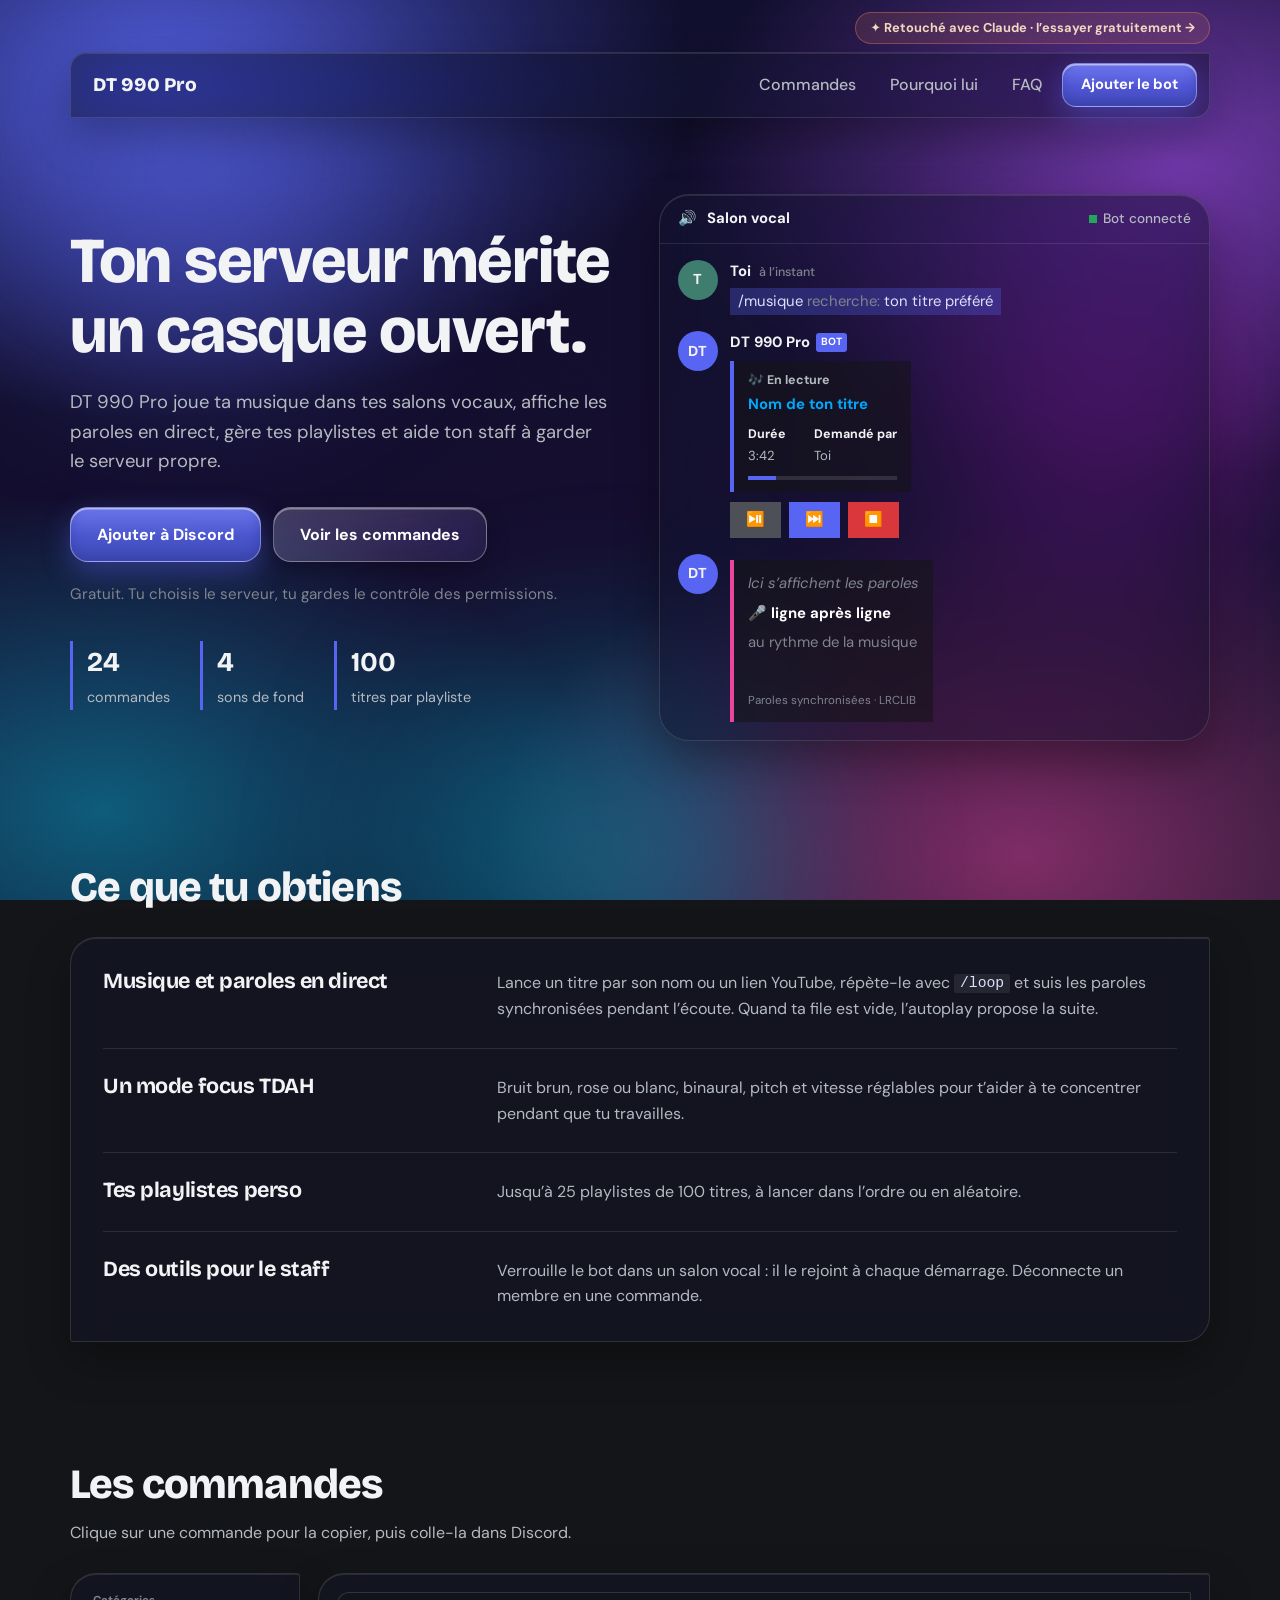
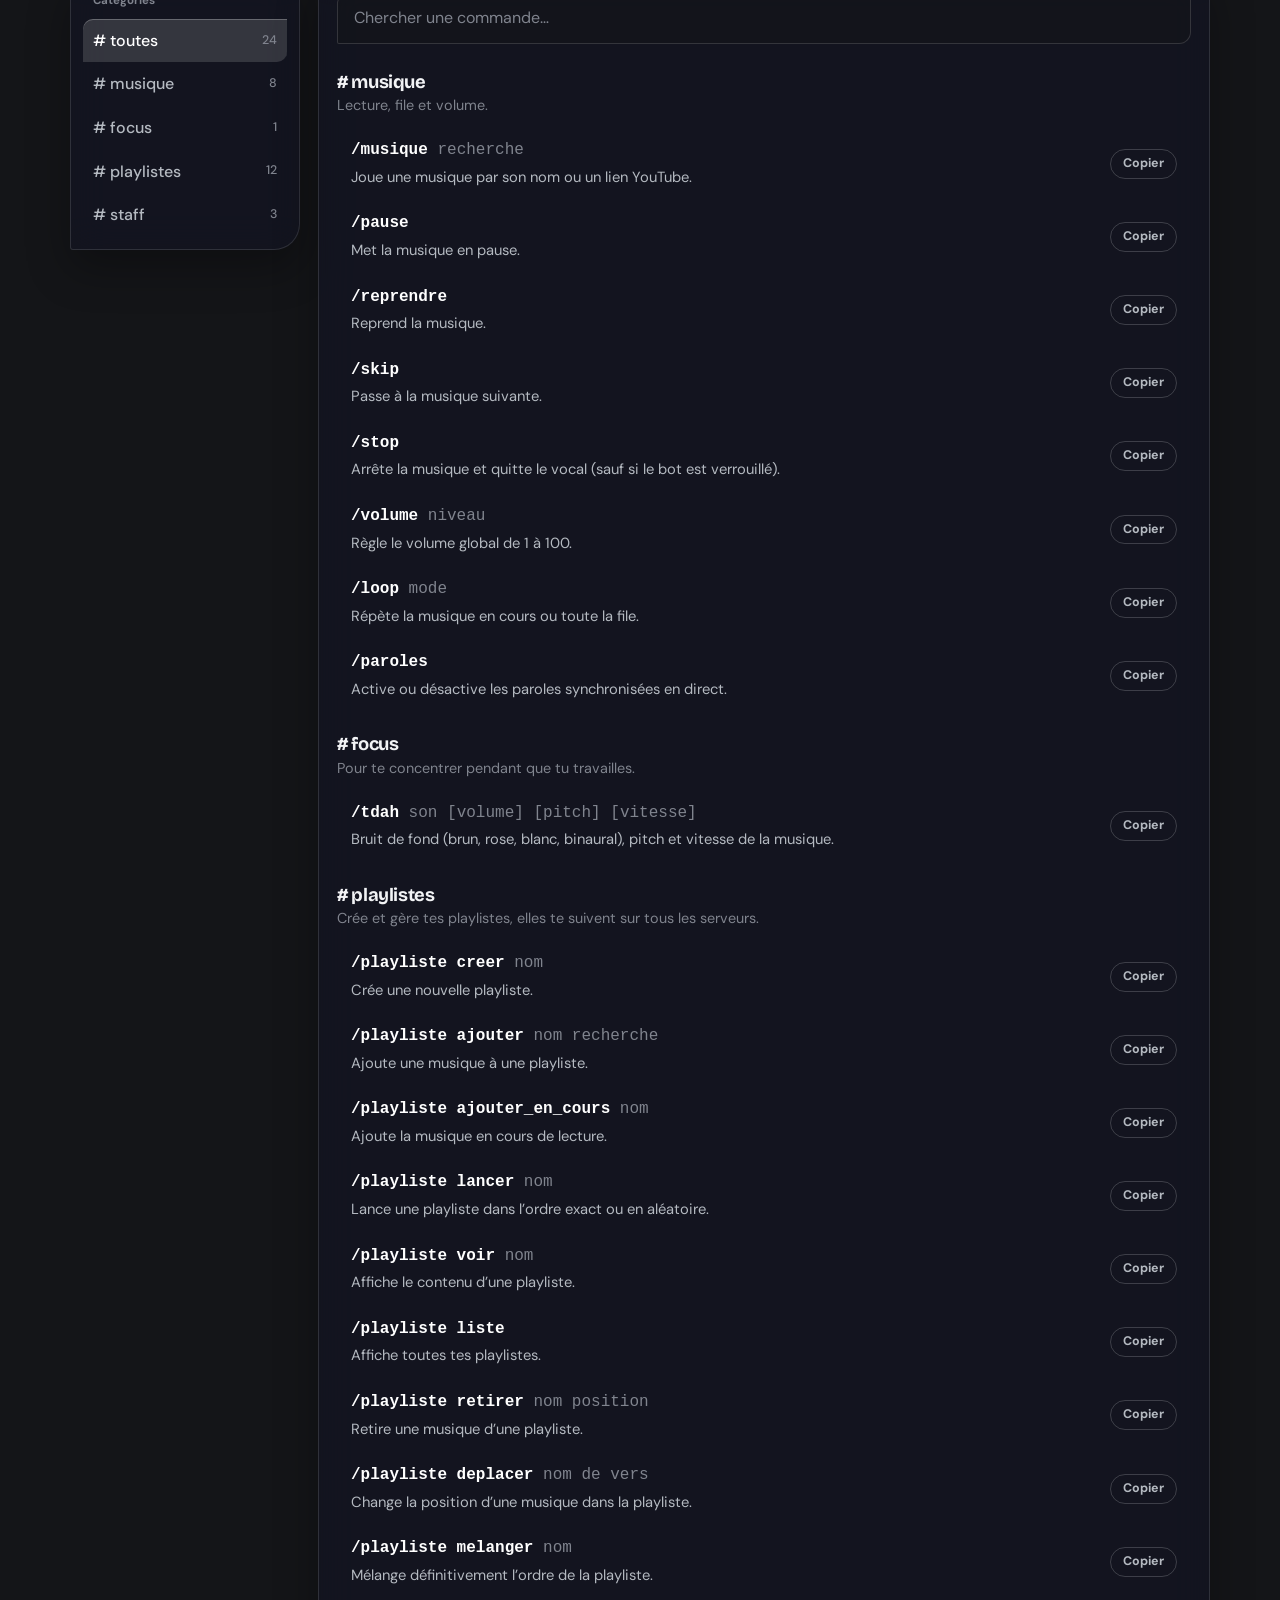
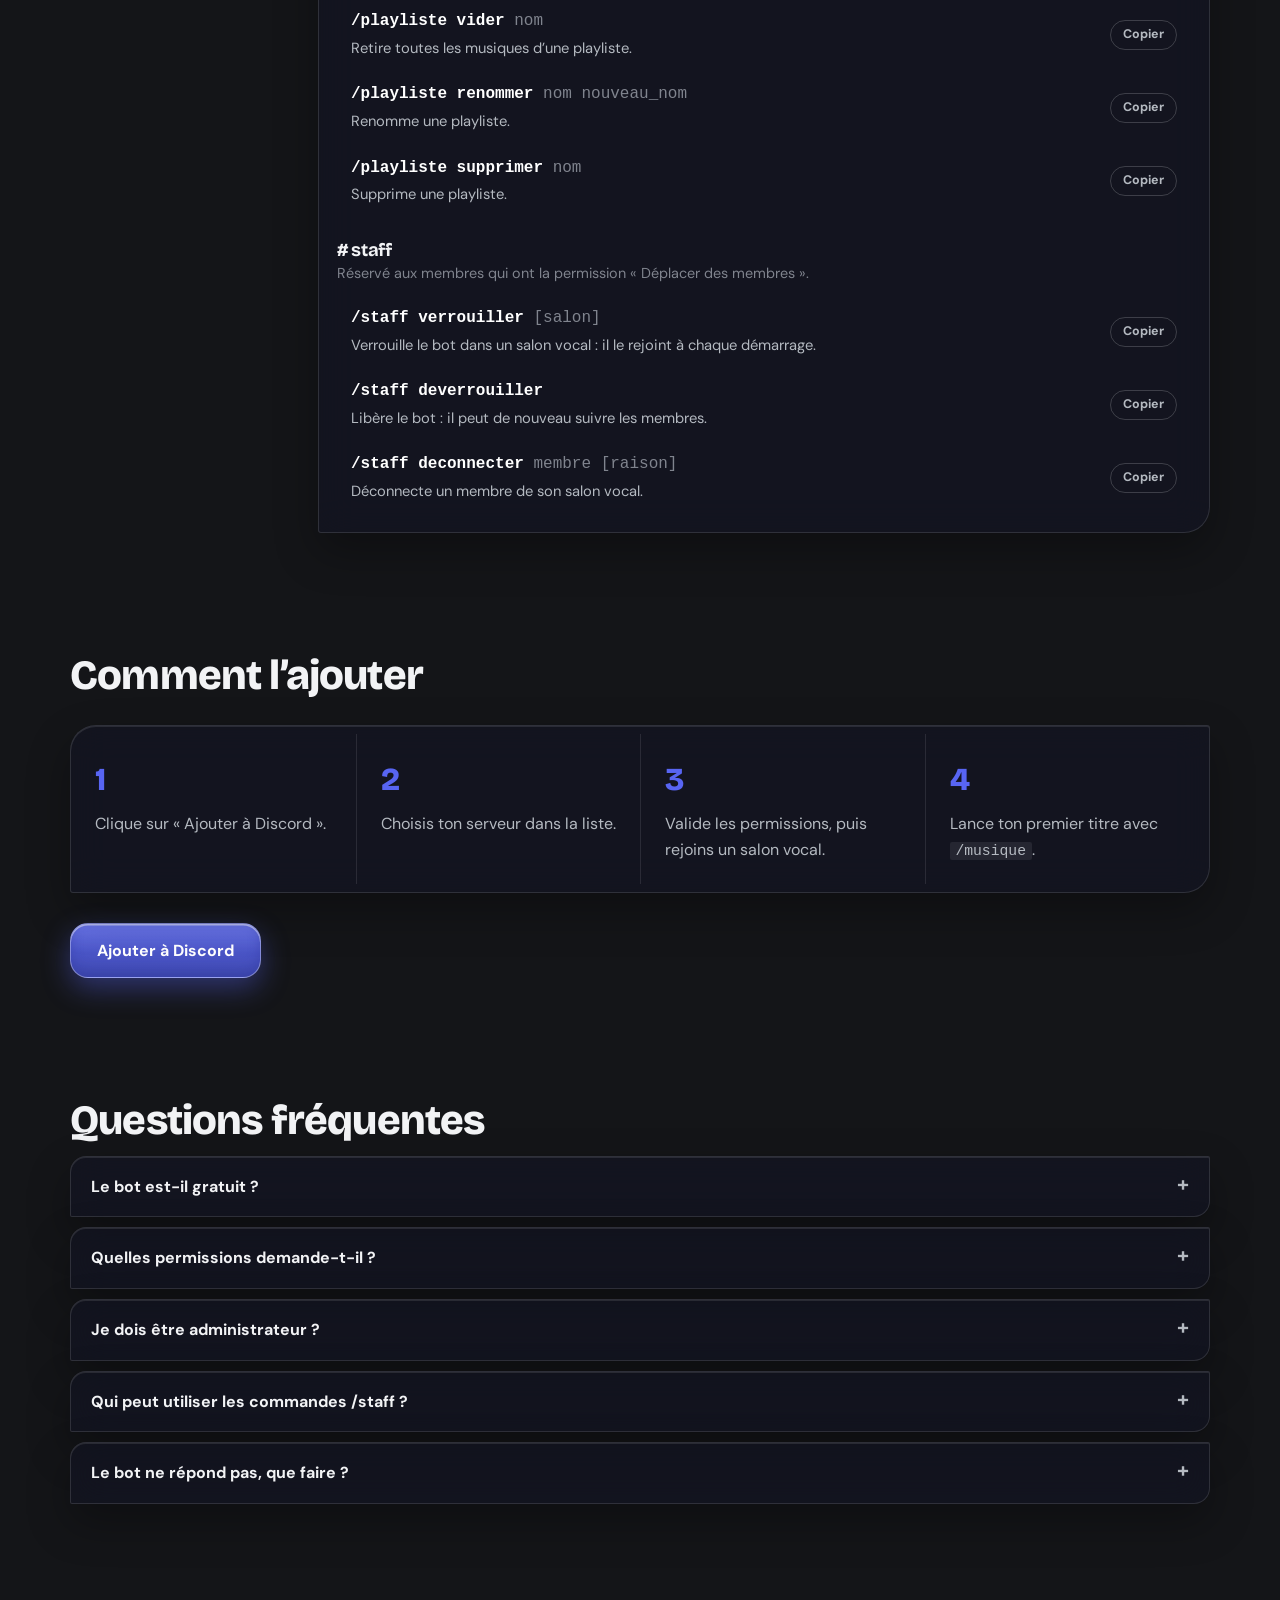
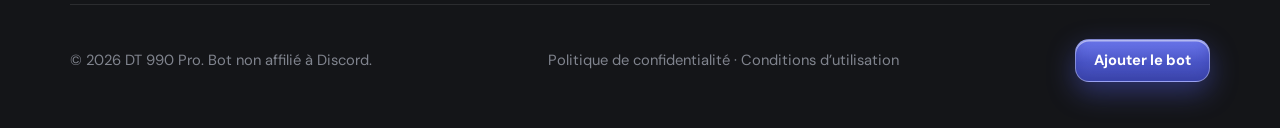
==== commit 5c0128d3: "Add files via upload" ====
--- a/index.html
+++ b/index.html
@@ -5,7 +5,7 @@
 <meta name="viewport" content="width=device-width, initial-scale=1">
 <title>DT 990 Pro – Le bot musique pour ton serveur Discord</title>
 <meta name="description" content="DT 990 Pro est un bot musique Discord : paroles en direct, mode focus TDAH, playlistes et outils pour le staff. Ajoute-le à ton serveur en un clic.">
-<meta name="theme-color" content="#141518">
+<meta name="theme-color" content="#0d0f2b">
 <link rel="preconnect" href="https://fonts.googleapis.com">
 <link rel="preconnect" href="https://fonts.gstatic.com" crossorigin>
 <link href="https://fonts.googleapis.com/css2?family=Bricolage+Grotesque:opsz,wght@12..96,500;12..96,800&family=DM+Sans:wght@400;500;700&display=swap" rel="stylesheet">
@@ -22,12 +22,19 @@
 *{box-sizing:border-box;margin:0;padding:0}
 html{scroll-behavior:smooth;scroll-padding-top:90px}
 body{font-family:"DM Sans",system-ui,sans-serif;background:var(--bg);color:var(--text);line-height:1.6;min-height:100vh}
-/* fond : aplats mats (indigo, vert-de-gris, argile, sable) + grain. Aucun dégradé. */
-.bg{position:fixed;inset:0;z-index:-1;overflow:hidden;background:#14161b;pointer-events:none}
-.bg svg{position:absolute;inset:0;width:100%;height:100%}
-.bg .a{animation:flotte 34s ease-in-out infinite alternate}
-.bg .b{animation:flotte 42s ease-in-out infinite alternate-reverse}
-@keyframes flotte{to{transform:translate(26px,-22px)}}
+/* fond : dégradés mesh vifs (indigo → violet → rose → cyan) + grain léger */
+.bg{position:fixed;inset:0;z-index:-1;overflow:hidden;pointer-events:none;
+  background:
+    radial-gradient(60% 55% at 12% 8%,rgba(88,101,242,.75),transparent 70%),
+    radial-gradient(55% 50% at 92% 18%,rgba(168,85,247,.6),transparent 70%),
+    radial-gradient(60% 55% at 80% 95%,rgba(235,69,158,.5),transparent 70%),
+    radial-gradient(55% 50% at 8% 90%,rgba(6,182,212,.45),transparent 70%),
+    linear-gradient(160deg,#0d0f2b,#150d2e 55%,#0b1226)}
+.bg i{position:absolute;border-radius:50%;filter:blur(70px);opacity:.55;will-change:transform}
+.bg .o1{width:46vw;height:46vw;left:-8vw;top:-10vw;background:radial-gradient(circle,#5865f2,transparent 68%);animation:flotte 26s ease-in-out infinite alternate}
+.bg .o2{width:40vw;height:40vw;right:-6vw;top:20vh;background:radial-gradient(circle,#c026d3,transparent 68%);animation:flotte 32s ease-in-out infinite alternate-reverse}
+.bg .o3{width:44vw;height:44vw;left:25vw;bottom:-18vw;background:radial-gradient(circle,#06b6d4,transparent 68%);animation:flotte 38s ease-in-out infinite alternate}
+@keyframes flotte{to{transform:translate(6vw,-5vw) scale(1.12)}}
 .bg::after{content:"";position:absolute;inset:0;opacity:.09;mix-blend-mode:overlay;background:url("data:image/svg+xml;charset=utf-8,%3Csvg%20xmlns%3D%27http%3A//www.w3.org/2000/svg%27%20width%3D%27220%27%20height%3D%27220%27%3E%3Cfilter%20id%3D%27n%27%3E%3CfeTurbulence%20type%3D%27fractalNoise%27%20baseFrequency%3D%27.8%27%20numOctaves%3D%272%27%20stitchTiles%3D%27stitch%27/%3E%3CfeColorMatrix%20type%3D%27saturate%27%20values%3D%270%27/%3E%3C/filter%3E%3Crect%20width%3D%27100%25%27%20height%3D%27100%25%27%20filter%3D%27url%28%23n%29%27/%3E%3C/svg%3E")}
 h1,h2,h3{font-family:"Bricolage Grotesque","DM Sans",sans-serif;line-height:1.1;letter-spacing:-.02em}
 a{color:inherit}
@@ -36,18 +43,13 @@
 :focus-visible{outline:2px solid #fff;outline-offset:3px}
 section,footer{width:min(1140px,92%);margin-inline:auto}
 
-/* ---------- Liquid glass (intensité pilotée par --g) ---------- */
+/* ---------- Verre dépoli (propre, sans effet liquide) ---------- */
 .glass{position:relative;border-radius:var(--rad);isolation:isolate;
-  background:linear-gradient(140deg,rgb(255 255 255/calc(var(--g)*.22)),rgb(255 255 255/calc(var(--g)*.05)) 48%,rgb(255 255 255/calc(var(--g)*.14)));
-  -webkit-backdrop-filter:blur(calc(var(--g)*22px)) saturate(calc(1 + var(--g)*.25));backdrop-filter:blur(calc(var(--g)*22px)) saturate(calc(1 + var(--g)*.25));
-  border:1px solid rgb(255 255 255/calc(var(--g)*.26));
-  box-shadow:inset 0 1.5px 0 rgb(255 255 255/calc(var(--g)*.7)),inset 1.5px 0 0 rgb(255 255 255/calc(var(--g)*.3)),inset 0 -1.5px 0 rgb(255 255 255/calc(var(--g)*.12)),inset 0 0 28px rgb(255 255 255/calc(var(--g)*.07)),0 22px 55px rgba(0,0,0,.38)}
-.glass::before{content:"";position:absolute;inset:0;border-radius:inherit;pointer-events:none;z-index:-1;
-  background:radial-gradient(110% 70% at 0% 0%,rgb(255 255 255/calc(var(--g)*.38)),transparent 48%),radial-gradient(90% 60% at 100% 100%,rgb(255 255 255/calc(var(--g)*.14)),transparent 55%)}
-/* Chromium : vraie réfraction liquide sur les bords (filtre SVG) */
-.lg .glass{-webkit-backdrop-filter:blur(calc(var(--g)*7px)) url(#lg) saturate(calc(1 + var(--g)*.25));backdrop-filter:blur(calc(var(--g)*7px)) url(#lg) saturate(calc(1 + var(--g)*.25))}
-.lg .top,.lg .faq details{-webkit-backdrop-filter:blur(calc(var(--g)*7px)) url(#lg-s) saturate(calc(1 + var(--g)*.25));backdrop-filter:blur(calc(var(--g)*7px)) url(#lg-s) saturate(calc(1 + var(--g)*.25))}
-@supports not ((backdrop-filter:blur(1px)) or (-webkit-backdrop-filter:blur(1px))){.glass{background:rgba(43,45,49,.94)}}
+  background:rgba(18,20,38,.5);
+  -webkit-backdrop-filter:blur(18px) saturate(1.4);backdrop-filter:blur(18px) saturate(1.4);
+  border:1px solid rgba(255,255,255,.12);
+  box-shadow:inset 0 1px 0 rgba(255,255,255,.1),0 18px 44px rgba(0,0,0,.3)}
+@supports not ((backdrop-filter:blur(1px)) or (-webkit-backdrop-filter:blur(1px))){.glass{background:rgba(30,32,50,.94)}}
 
 /* ---------- Mention Claude ---------- */
 .promo{width:min(1140px,92%);margin:12px auto 0;text-align:right}
@@ -191,44 +193,7 @@
 </style>
 </head>
 <body>
-<svg width="0" height="0" style="position:absolute" aria-hidden="true" focusable="false"><defs>
-<filter id="lg" x="0" y="0" width="1" height="1" color-interpolation-filters="sRGB">
-  <feImage href="data:image/svg+xml;charset=utf-8,%3Csvg%20xmlns%3D%27http%3A//www.w3.org/2000/svg%27%20width%3D%27100%27%20height%3D%27100%27%20viewBox%3D%270%200%20100%20100%27%20preserveAspectRatio%3D%27none%27%3E%3Cdefs%3E%3ClinearGradient%20id%3D%27x%27%20x1%3D%270%27%20y1%3D%270%27%20x2%3D%271%27%20y2%3D%270%27%3E%3Cstop%20offset%3D%270.0%25%27%20stop-color%3D%27rgb%28255%2C0%2C0%29%27/%3E%3Cstop%20offset%3D%271.8%25%27%20stop-color%3D%27rgb%28195%2C0%2C0%29%27/%3E%3Cstop%20offset%3D%275.0%25%27%20stop-color%3D%27rgb%28128%2C0%2C0%29%27/%3E%3Cstop%20offset%3D%2795.0%25%27%20stop-color%3D%27rgb%28128%2C0%2C0%29%27/%3E%3Cstop%20offset%3D%2798.2%25%27%20stop-color%3D%27rgb%2862%2C0%2C0%29%27/%3E%3Cstop%20offset%3D%27100.0%25%27%20stop-color%3D%27rgb%280%2C0%2C0%29%27/%3E%3C/linearGradient%3E%3ClinearGradient%20id%3D%27y%27%20x1%3D%270%27%20y1%3D%270%27%20x2%3D%270%27%20y2%3D%271%27%3E%3Cstop%20offset%3D%270.0%25%27%20stop-color%3D%27rgb%280%2C255%2C0%29%27/%3E%3Cstop%20offset%3D%271.8%25%27%20stop-color%3D%27rgb%280%2C195%2C0%29%27/%3E%3Cstop%20offset%3D%275.0%25%27%20stop-color%3D%27rgb%280%2C128%2C0%29%27/%3E%3Cstop%20offset%3D%2795.0%25%27%20stop-color%3D%27rgb%280%2C128%2C0%29%27/%3E%3Cstop%20offset%3D%2798.2%25%27%20stop-color%3D%27rgb%280%2C62%2C0%29%27/%3E%3Cstop%20offset%3D%27100.0%25%27%20stop-color%3D%27rgb%280%2C0%2C0%29%27/%3E%3C/linearGradient%3E%3C/defs%3E%3Crect%20width%3D%27100%27%20height%3D%27100%27%20fill%3D%27black%27/%3E%3Crect%20width%3D%27100%27%20height%3D%27100%27%20fill%3D%27url%28%23x%29%27%20style%3D%27mix-blend-mode%3Ascreen%27/%3E%3Crect%20width%3D%27100%27%20height%3D%27100%27%20fill%3D%27url%28%23y%29%27%20style%3D%27mix-blend-mode%3Ascreen%27/%3E%3C/svg%3E" preserveAspectRatio="none" result="map"/>
-  <feDisplacementMap in="SourceGraphic" in2="map" scale="52" xChannelSelector="R" yChannelSelector="G" result="dr"/>
-  <feColorMatrix in="dr" type="matrix" values="1 0 0 0 0  0 0 0 0 0  0 0 0 0 0  0 0 0 1 0" result="r"/>
-  <feDisplacementMap in="SourceGraphic" in2="map" scale="46" xChannelSelector="R" yChannelSelector="G" result="dg"/>
-  <feColorMatrix in="dg" type="matrix" values="0 0 0 0 0  0 1 0 0 0  0 0 0 0 0  0 0 0 1 0" result="g"/>
-  <feDisplacementMap in="SourceGraphic" in2="map" scale="40" xChannelSelector="R" yChannelSelector="G" result="db"/>
-  <feColorMatrix in="db" type="matrix" values="0 0 0 0 0  0 0 0 0 0  0 0 1 0 0  0 0 0 1 0" result="b"/>
-  <feBlend in="r" in2="g" mode="screen" result="rg"/><feBlend in="rg" in2="b" mode="screen"/>
-</filter>
-<filter id="lg-s" x="0" y="0" width="1" height="1" color-interpolation-filters="sRGB">
-  <feImage href="data:image/svg+xml;charset=utf-8,%3Csvg%20xmlns%3D%27http%3A//www.w3.org/2000/svg%27%20width%3D%27100%27%20height%3D%27100%27%20viewBox%3D%270%200%20100%20100%27%20preserveAspectRatio%3D%27none%27%3E%3Cdefs%3E%3ClinearGradient%20id%3D%27x%27%20x1%3D%270%27%20y1%3D%270%27%20x2%3D%271%27%20y2%3D%270%27%3E%3Cstop%20offset%3D%270.0%25%27%20stop-color%3D%27rgb%28255%2C0%2C0%29%27/%3E%3Cstop%20offset%3D%274.9%25%27%20stop-color%3D%27rgb%28195%2C0%2C0%29%27/%3E%3Cstop%20offset%3D%2714.0%25%27%20stop-color%3D%27rgb%28128%2C0%2C0%29%27/%3E%3Cstop%20offset%3D%2786.0%25%27%20stop-color%3D%27rgb%28128%2C0%2C0%29%27/%3E%3Cstop%20offset%3D%2795.1%25%27%20stop-color%3D%27rgb%2862%2C0%2C0%29%27/%3E%3Cstop%20offset%3D%27100.0%25%27%20stop-color%3D%27rgb%280%2C0%2C0%29%27/%3E%3C/linearGradient%3E%3ClinearGradient%20id%3D%27y%27%20x1%3D%270%27%20y1%3D%270%27%20x2%3D%270%27%20y2%3D%271%27%3E%3Cstop%20offset%3D%270.0%25%27%20stop-color%3D%27rgb%280%2C255%2C0%29%27/%3E%3Cstop%20offset%3D%274.9%25%27%20stop-color%3D%27rgb%280%2C195%2C0%29%27/%3E%3Cstop%20offset%3D%2714.0%25%27%20stop-color%3D%27rgb%280%2C128%2C0%29%27/%3E%3Cstop%20offset%3D%2786.0%25%27%20stop-color%3D%27rgb%280%2C128%2C0%29%27/%3E%3Cstop%20offset%3D%2795.1%25%27%20stop-color%3D%27rgb%280%2C62%2C0%29%27/%3E%3Cstop%20offset%3D%27100.0%25%27%20stop-color%3D%27rgb%280%2C0%2C0%29%27/%3E%3C/linearGradient%3E%3C/defs%3E%3Crect%20width%3D%27100%27%20height%3D%27100%27%20fill%3D%27black%27/%3E%3Crect%20width%3D%27100%27%20height%3D%27100%27%20fill%3D%27url%28%23x%29%27%20style%3D%27mix-blend-mode%3Ascreen%27/%3E%3Crect%20width%3D%27100%27%20height%3D%27100%27%20fill%3D%27url%28%23y%29%27%20style%3D%27mix-blend-mode%3Ascreen%27/%3E%3C/svg%3E" preserveAspectRatio="none" result="map"/>
-  <feDisplacementMap in="SourceGraphic" in2="map" scale="30" xChannelSelector="R" yChannelSelector="G" result="dr"/>
-  <feColorMatrix in="dr" type="matrix" values="1 0 0 0 0  0 0 0 0 0  0 0 0 0 0  0 0 0 1 0" result="r"/>
-  <feDisplacementMap in="SourceGraphic" in2="map" scale="26" xChannelSelector="R" yChannelSelector="G" result="dg"/>
-  <feColorMatrix in="dg" type="matrix" values="0 0 0 0 0  0 1 0 0 0  0 0 0 0 0  0 0 0 1 0" result="g"/>
-  <feDisplacementMap in="SourceGraphic" in2="map" scale="23" xChannelSelector="R" yChannelSelector="G" result="db"/>
-  <feColorMatrix in="db" type="matrix" values="0 0 0 0 0  0 0 0 0 0  0 0 1 0 0  0 0 0 1 0" result="b"/>
-  <feBlend in="r" in2="g" mode="screen" result="rg"/><feBlend in="rg" in2="b" mode="screen"/>
-</filter>
-</defs></svg>
-
-<div class="bg" aria-hidden="true">
-  <svg viewBox="0 0 1600 1000" preserveAspectRatio="xMidYMid slice">
-    <g class="a">
-      <circle cx="1380" cy="170" r="400" fill="#38458a"/>
-      <circle cx="40" cy="980" r="360" fill="#285f5a"/>
-      <rect x="720" y="800" width="250" height="250" rx="46" transform="rotate(18 845 925)" fill="#7a6944"/>
-    </g>
-    <g class="b">
-      <circle cx="1250" cy="900" r="190" fill="#9b503c"/>
-      <circle cx="330" cy="120" r="150" fill="#59406f"/>
-      <circle cx="1380" cy="170" r="470" fill="none" stroke="#e9e1d2" stroke-opacity=".09" stroke-width="2"/>
-      <circle cx="40" cy="980" r="440" fill="none" stroke="#e9e1d2" stroke-opacity=".08" stroke-width="2"/>
-    </g>
-  </svg>
-</div>
+<div class="bg" aria-hidden="true"><i class="o1"></i><i class="o2"></i><i class="o3"></i></div>
 
 <div class="promo"><a href="https://claude.ai" target="_blank" rel="noopener">✦ Retouché avec Claude · l’essayer gratuitement →</a></div>
 
@@ -351,7 +316,6 @@
 <div id="toast" class="toast" role="status"></div>
 
 <script>
-if (/Chrom(e|ium)\/|Edg\//.test(navigator.userAgent)) document.documentElement.classList.add("lg");
 const CATS = [
   {id:"musique", nom:"musique", desc:"Lecture, file et volume.", cmds:[
     {c:"/musique", d:"Joue une musique par son nom ou un lien YouTube.", o:["recherche"]},
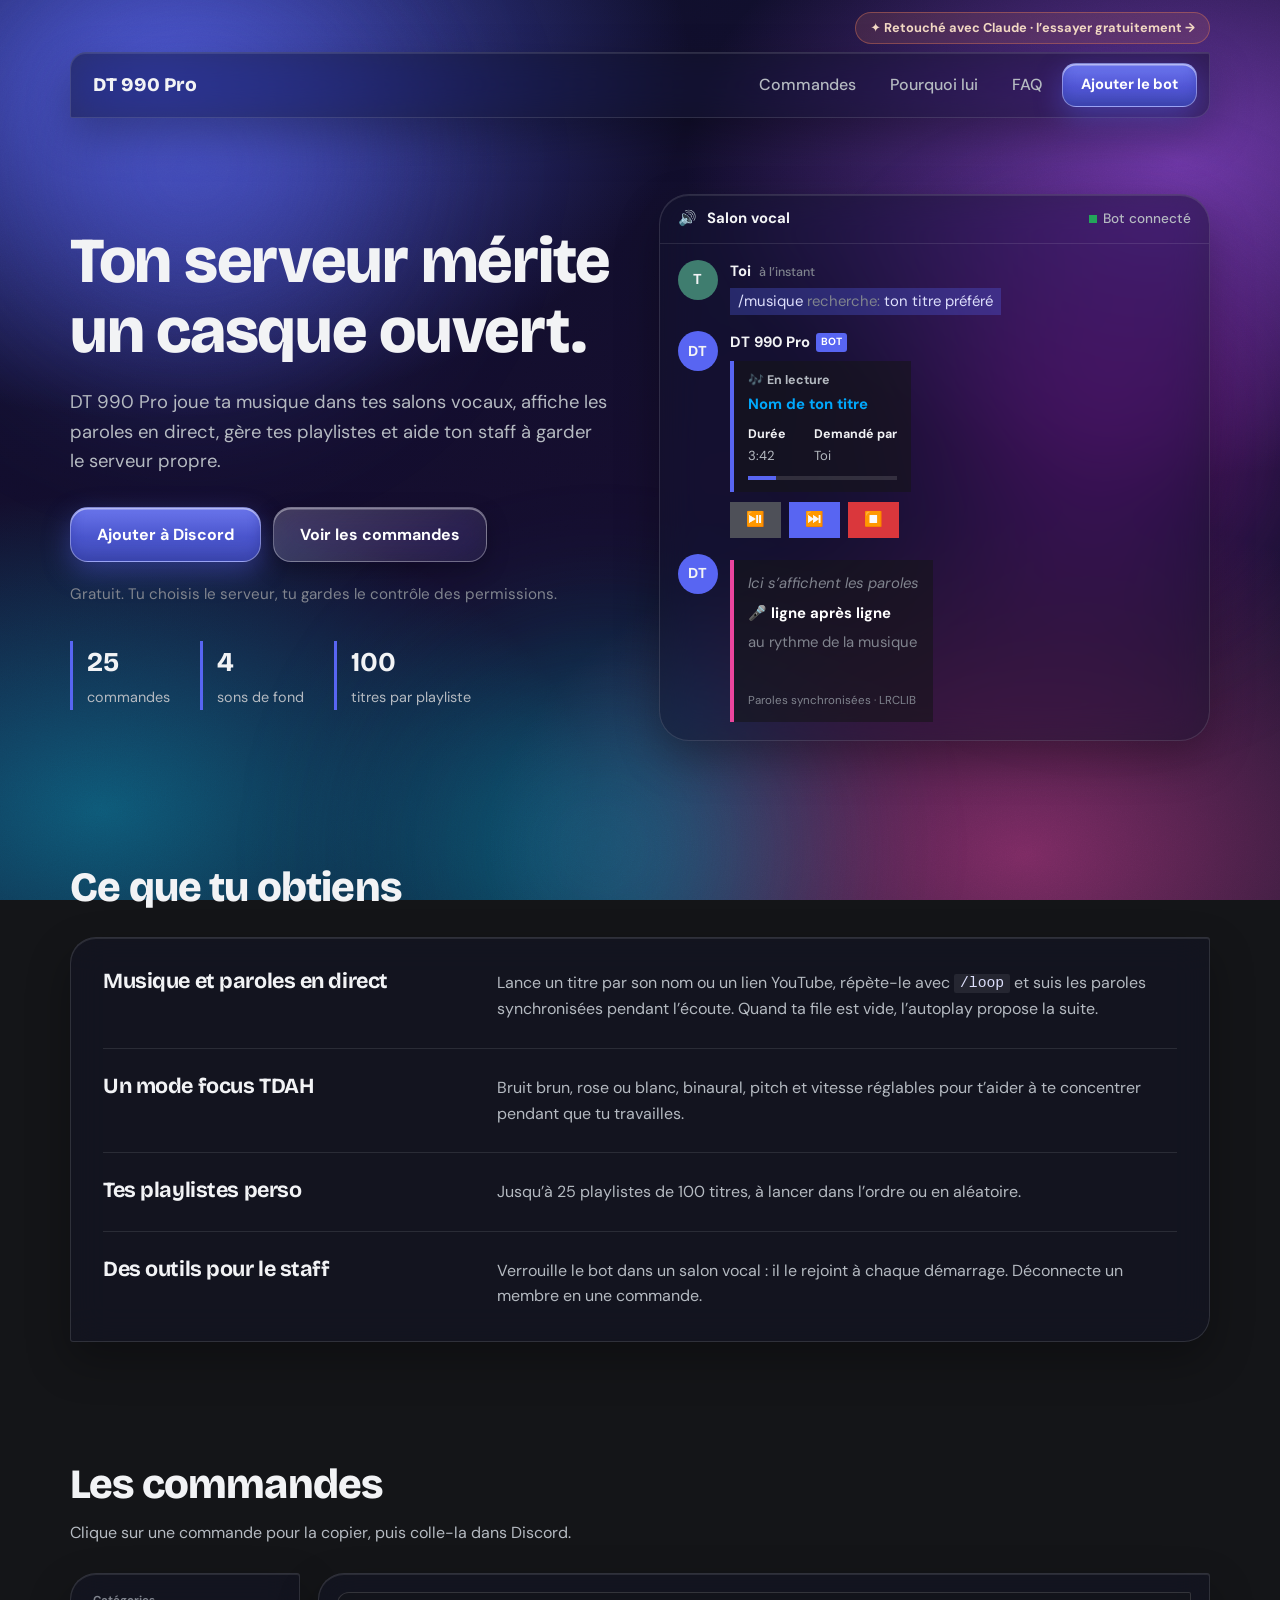
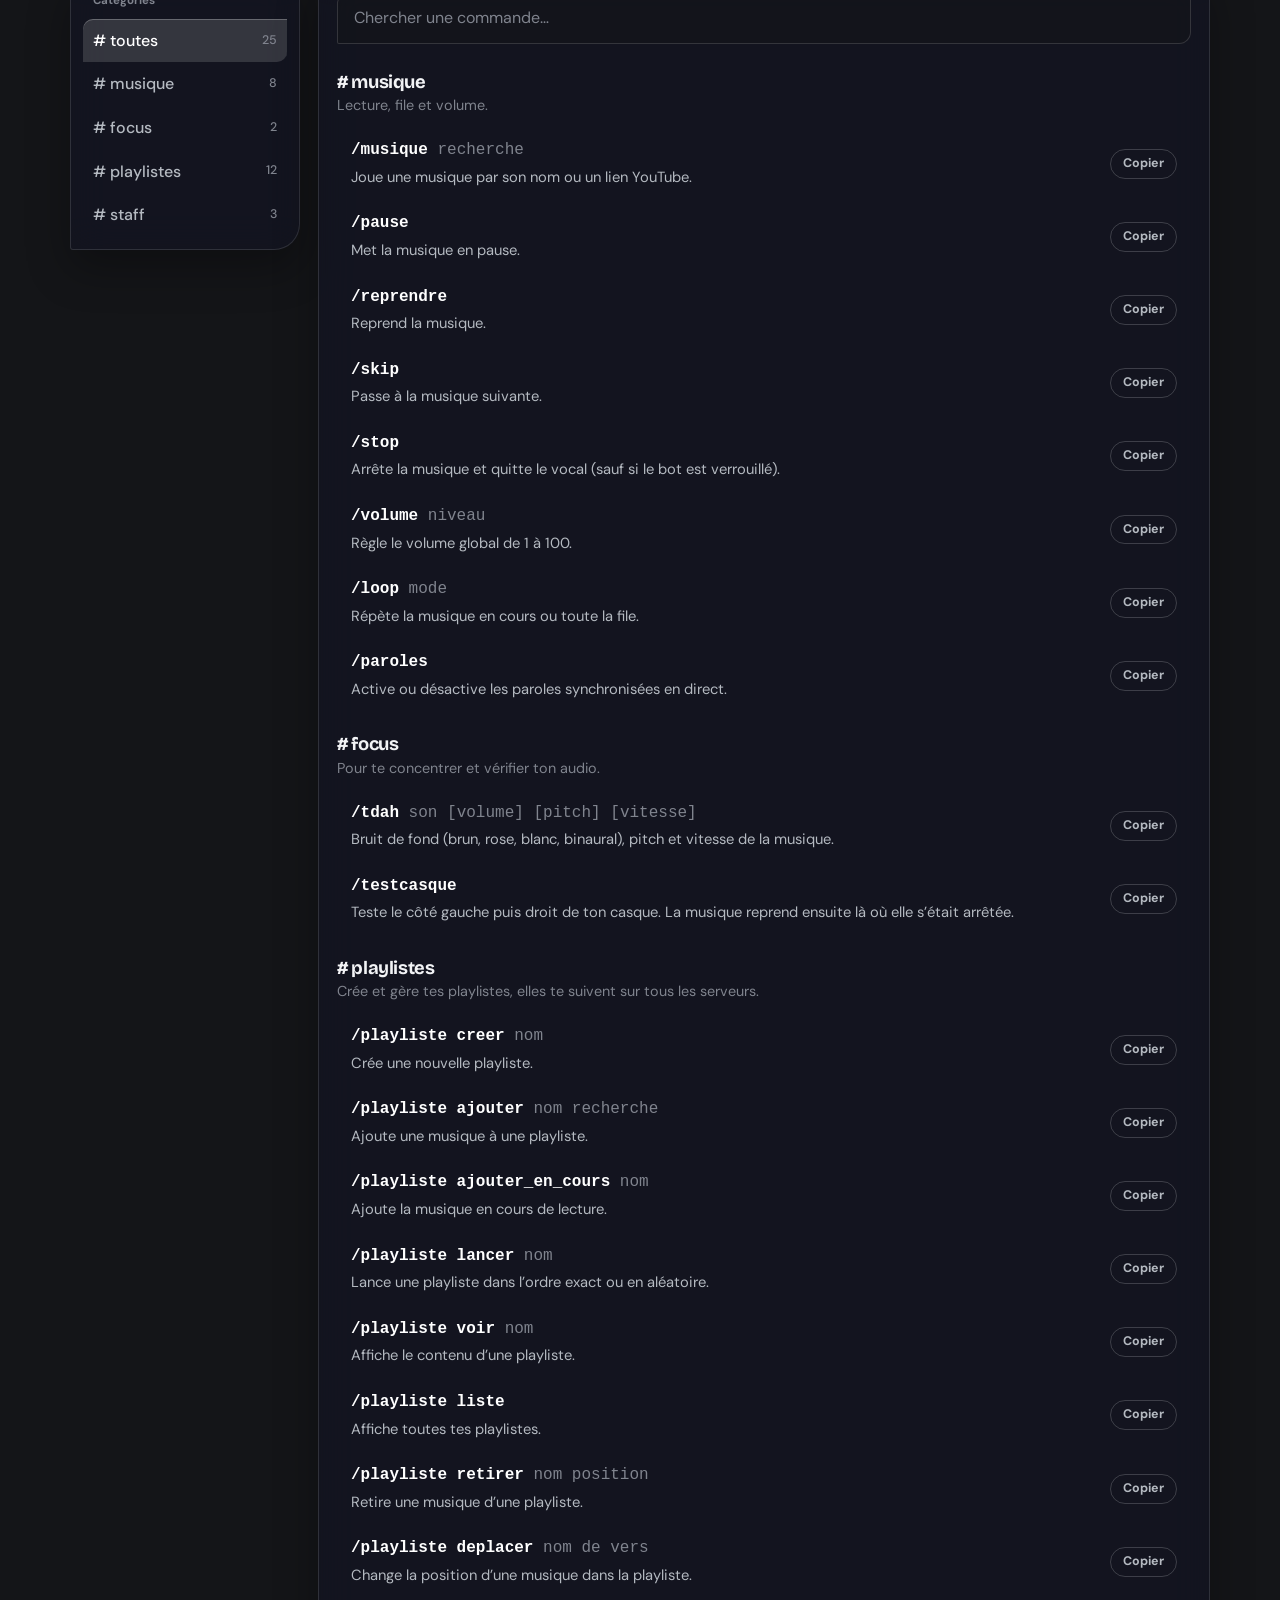
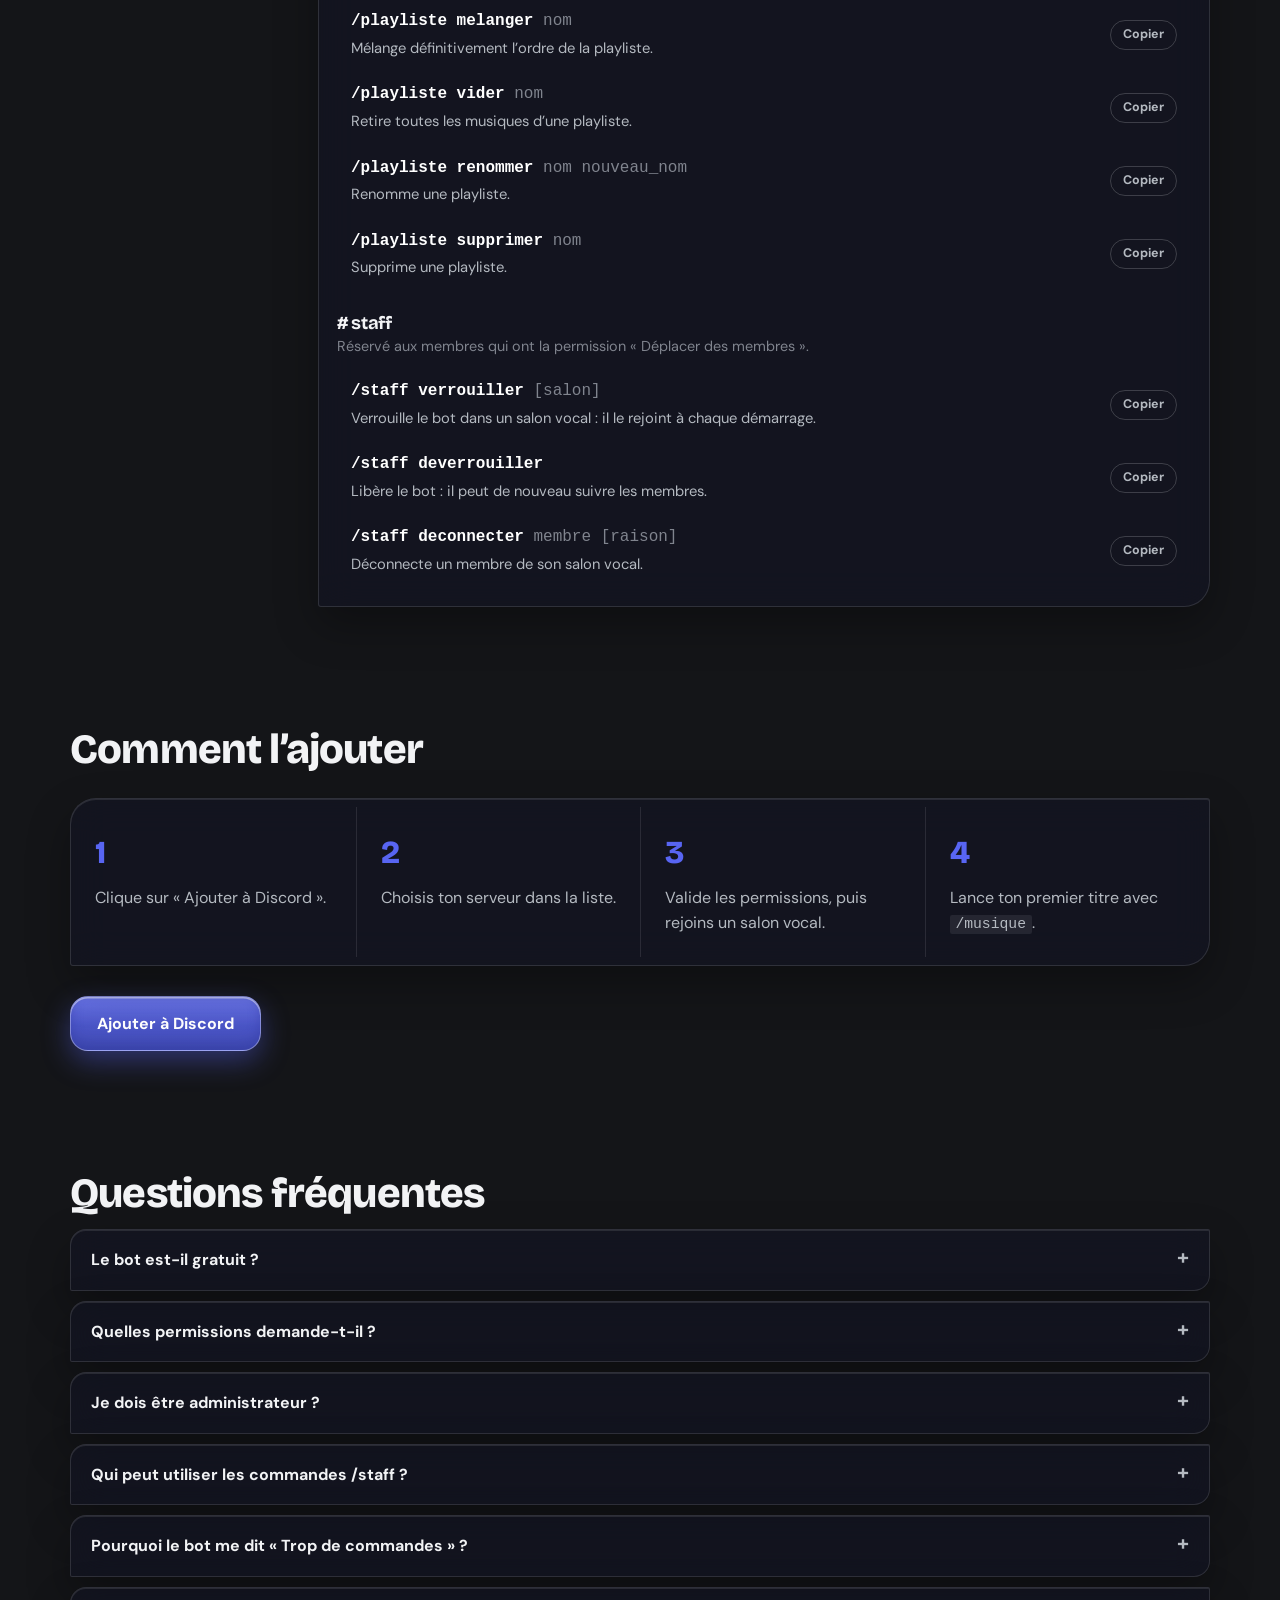
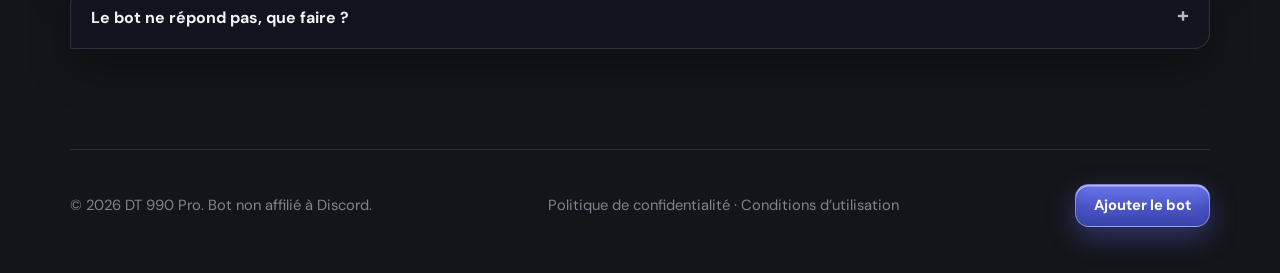
==== commit 318f1765: "Add files via upload" ====
--- a/index.html
+++ b/index.html
@@ -303,6 +303,7 @@
     <details class="glass"><summary>Quelles permissions demande-t-il ?</summary><p>Tu les vois toutes avant de valider l’invitation. Pour la musique, il lui faut surtout se connecter et parler dans un salon vocal.</p></details>
     <details class="glass"><summary>Je dois être administrateur ?</summary><p>Il faut avoir la permission « Gérer le serveur » pour inviter un bot.</p></details>
     <details class="glass"><summary>Qui peut utiliser les commandes /staff ?</summary><p>Les membres avec la permission « Déplacer des membres » ou administrateur.</p></details>
+    <details class="glass"><summary>Pourquoi le bot me dit « Trop de commandes » ?</summary><p>Pour éviter le spam, les commandes ne peuvent pas être enchaînées trop vite sur un même serveur : au-delà de 2 commandes en 10 secondes (tous membres confondus), les suivantes sont refusées. Attends quelques secondes et réessaie.</p></details>
     <details class="glass"><summary>Le bot ne répond pas, que faire ?</summary><p>Vérifie que tu es dans un salon vocal et que le bot peut voir et rejoindre ce salon. S’il est verrouillé par le staff, rejoins son salon.</p></details>
   </section>
 </main>
@@ -327,8 +328,9 @@
     {c:"/loop", d:"Répète la musique en cours ou toute la file.", o:["mode"]},
     {c:"/paroles", d:"Active ou désactive les paroles synchronisées en direct."}
   ]},
-  {id:"focus", nom:"focus", desc:"Pour te concentrer pendant que tu travailles.", cmds:[
-    {c:"/tdah", d:"Bruit de fond (brun, rose, blanc, binaural), pitch et vitesse de la musique.", o:["son","?volume","?pitch","?vitesse"]}
+  {id:"focus", nom:"focus", desc:"Pour te concentrer et vérifier ton audio.", cmds:[
+    {c:"/tdah", d:"Bruit de fond (brun, rose, blanc, binaural), pitch et vitesse de la musique.", o:["son","?volume","?pitch","?vitesse"]},
+    {c:"/testcasque", d:"Teste le côté gauche puis droit de ton casque. La musique reprend ensuite là où elle s’était arrêtée."}
   ]},
   {id:"playlistes", nom:"playlistes", desc:"Crée et gère tes playlistes, elles te suivent sur tous les serveurs.", cmds:[
     {c:"/playliste creer", d:"Crée une nouvelle playliste.", o:["nom"]},
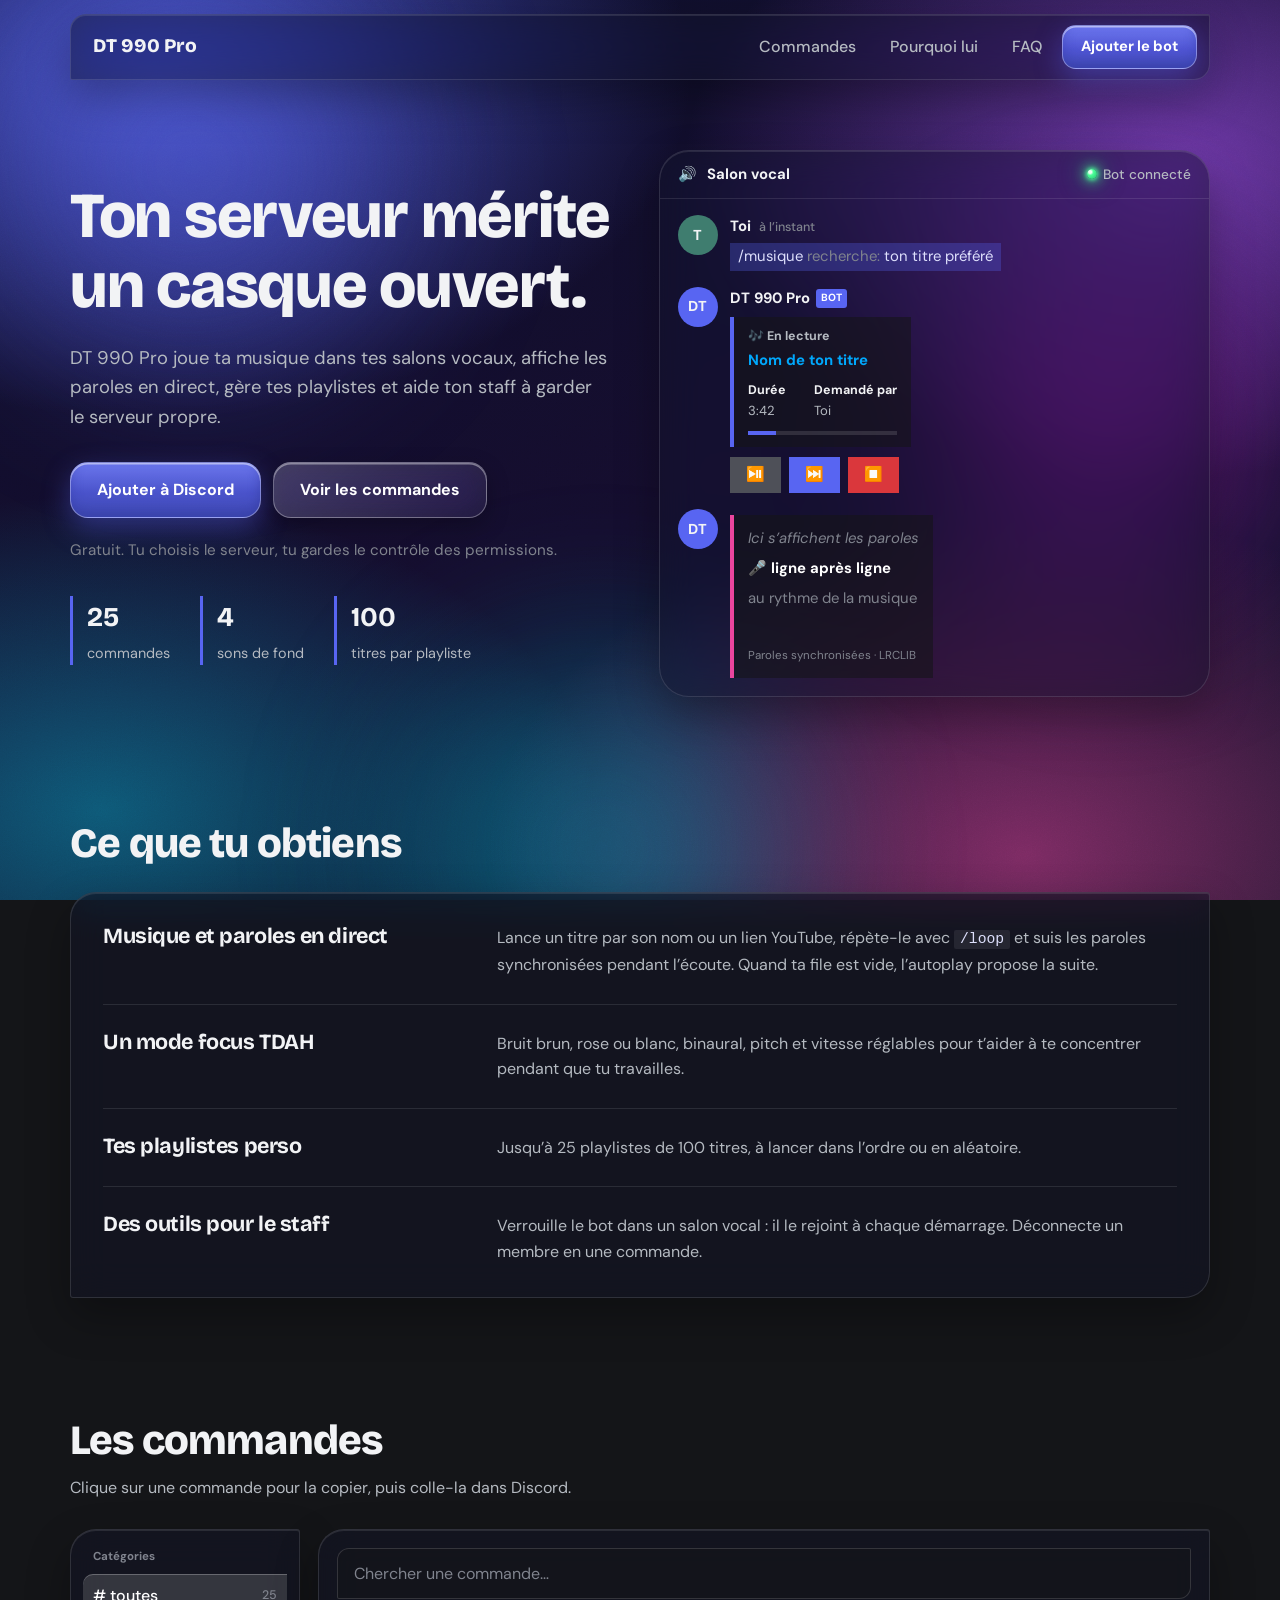
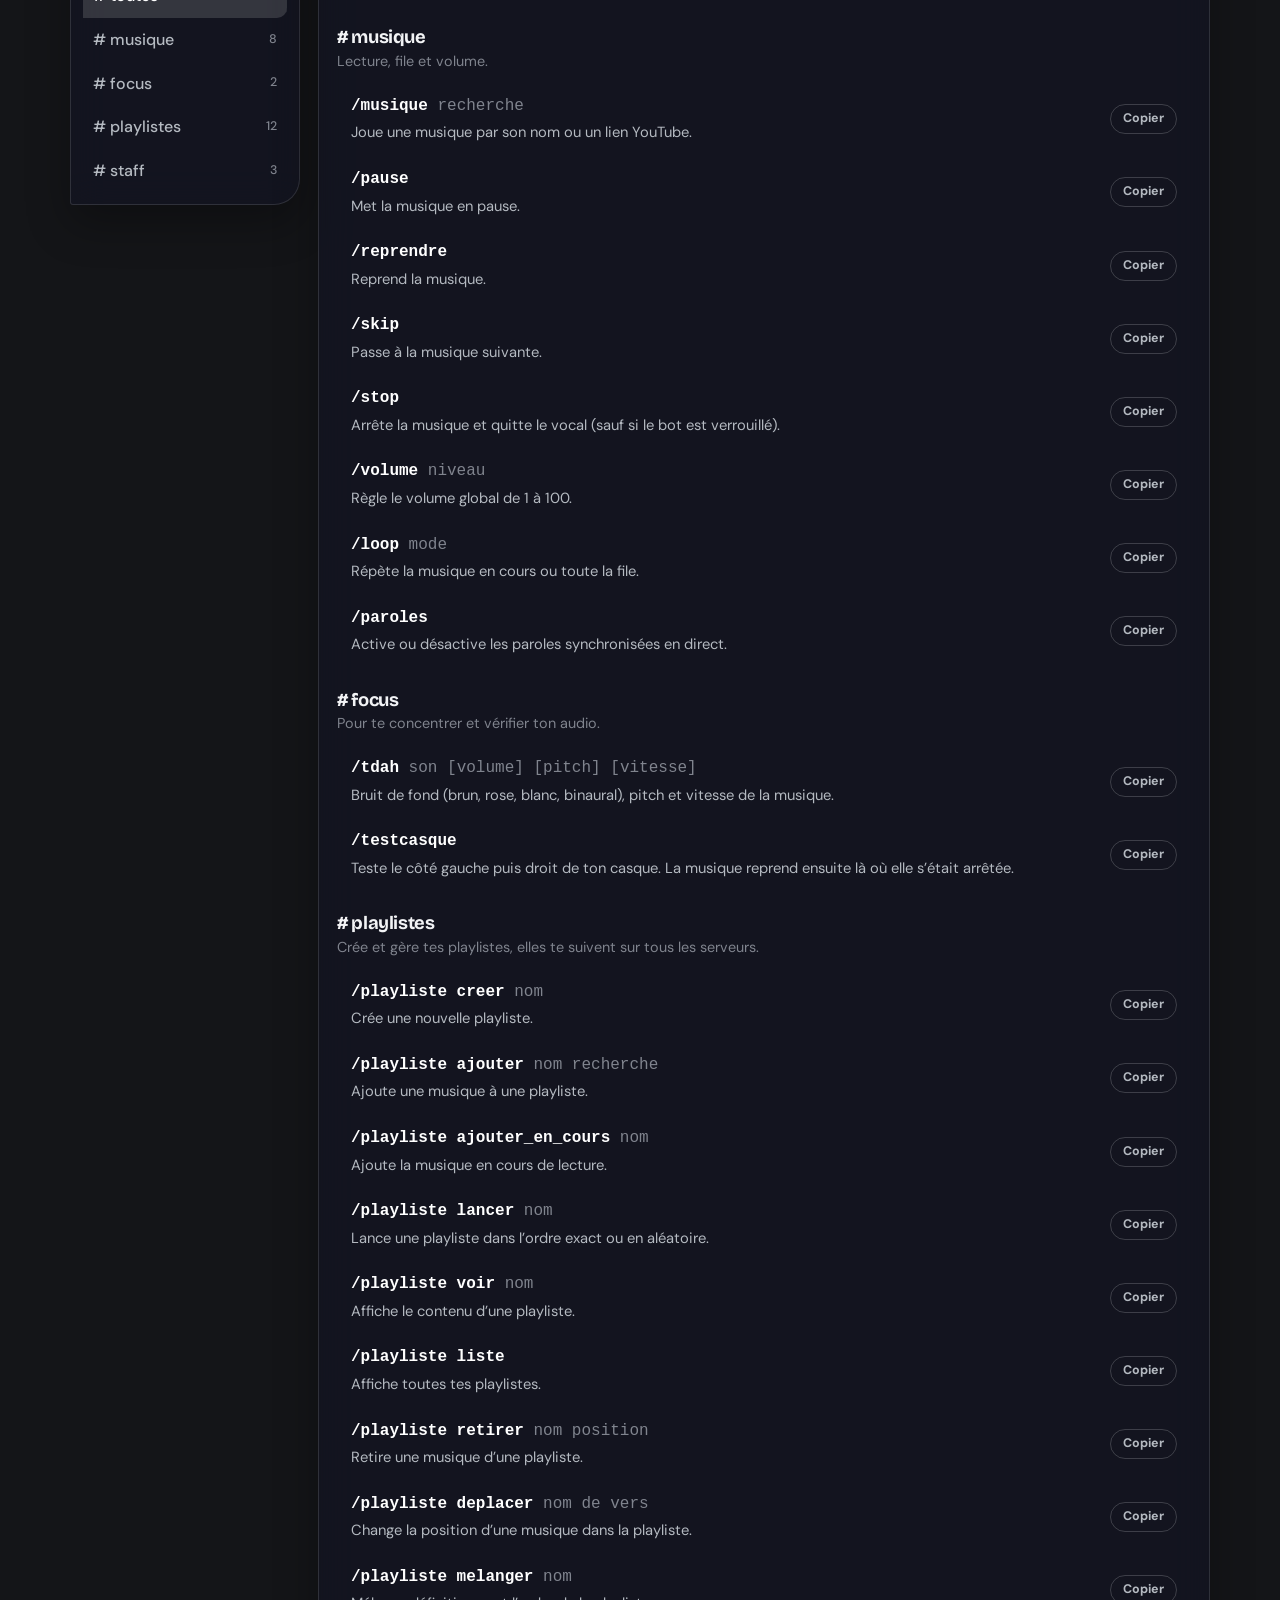
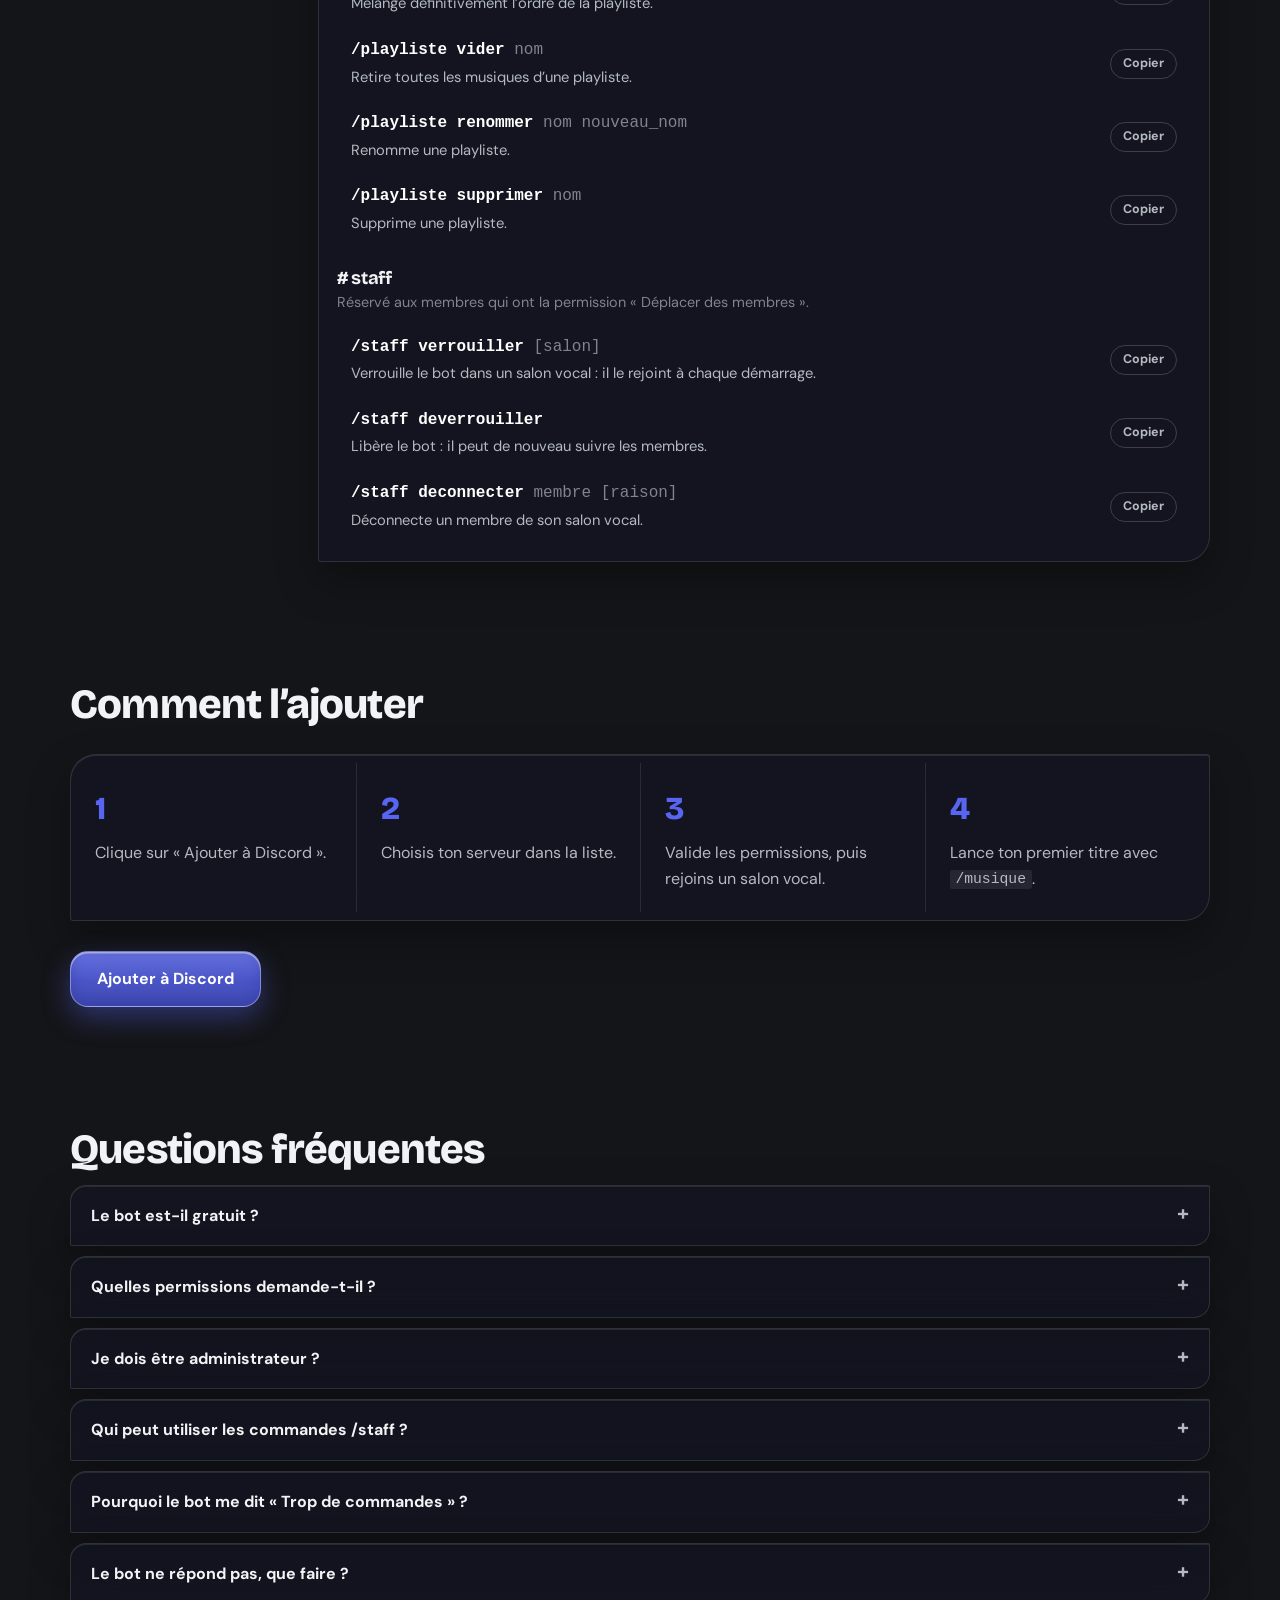
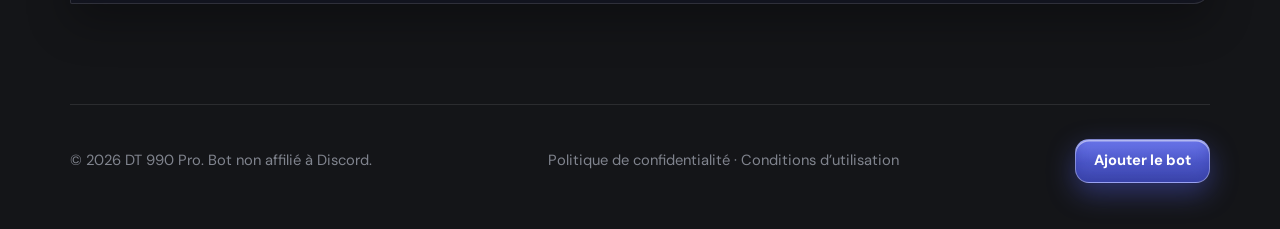
==== commit 15e37001: "Add files via upload" ====
--- a/index.html
+++ b/index.html
@@ -51,11 +51,6 @@
   box-shadow:inset 0 1px 0 rgba(255,255,255,.1),0 18px 44px rgba(0,0,0,.3)}
 @supports not ((backdrop-filter:blur(1px)) or (-webkit-backdrop-filter:blur(1px))){.glass{background:rgba(30,32,50,.94)}}
 
-/* ---------- Mention Claude ---------- */
-.promo{width:min(1140px,92%);margin:12px auto 0;text-align:right}
-.promo a{display:inline-block;font-size:.8rem;font-weight:700;color:#f3d9c4;text-decoration:none;padding:5px 14px;border-radius:999px;background:rgba(217,119,87,.16);border:1px solid rgba(217,119,87,.45);transition:.2s}
-.promo a:hover{background:rgba(217,119,87,.3);color:#fff}
-
 /* ---------- Header ---------- */
 .top{position:sticky;top:14px;z-index:30;width:min(1140px,92%);margin:8px auto 0;display:flex;justify-content:space-between;align-items:center;gap:16px;padding:10px 12px 10px 22px;border-radius:var(--rad-s)}
 .brand{font-family:"Bricolage Grotesque",sans-serif;font-weight:800;font-size:1.2rem;text-decoration:none}
@@ -85,7 +80,9 @@
 .dc-head{display:flex;align-items:center;gap:10px;padding:12px 18px;border-bottom:1px solid rgba(255,255,255,.1);color:var(--muted);font-weight:700}
 .dc-head b{color:var(--text)}
 .dc-head .dot{margin-left:auto;display:flex;align-items:center;gap:6px;font-weight:500;font-size:.85rem}
-.dc-head .dot::before{content:"";width:8px;height:8px;background:var(--green)}
+.dc-head .dot::before{content:"";flex:none;width:10px;height:10px;border-radius:50%;
+  background:radial-gradient(circle at 32% 30%,#eafff2 0 14%,#4dff9a 34%,#1fbf68 100%);
+  box-shadow:0 0 4px 1px rgba(77,255,154,.95),0 0 12px 3px rgba(61,255,143,.6),0 0 24px 6px rgba(35,165,90,.38)}
 .dc-body{padding:16px 18px 18px;display:flex;flex-direction:column;gap:16px}
 .msg{display:flex;gap:12px}
 .av{flex:none;width:40px;height:40px;border-radius:50%;display:grid;place-items:center;font-weight:800;font-size:.9rem}
@@ -194,8 +191,6 @@
 </head>
 <body>
 <div class="bg" aria-hidden="true"><i class="o1"></i><i class="o2"></i><i class="o3"></i></div>
-
-<div class="promo"><a href="https://claude.ai" target="_blank" rel="noopener">✦ Retouché avec Claude · l’essayer gratuitement →</a></div>
 
 <header class="top glass">
   <a class="brand" href="#">DT 990 Pro</a>
@@ -406,7 +401,7 @@
 
 /* aperçu : si le bot joue de la musique sur le serveur Discord, on l'affiche en direct ; sinon, l'exemple */
 (function () {
-  const INVITE = "3Z57FSCeVV";            /* discord.gg/3Z57FSCeVV */
+  const INVITE = "J5z6RpddYd";            /* discord.gg/J5z6RpddYd */
   const BOT = /dt\s*990/i;                 /* nom du bot sur le serveur */
   /* Synchro exacte : URL d'une petite API du bot qui renvoie
      { "title":"…", "artist":"…", "position":83.2, "duration":212, "paused":false }
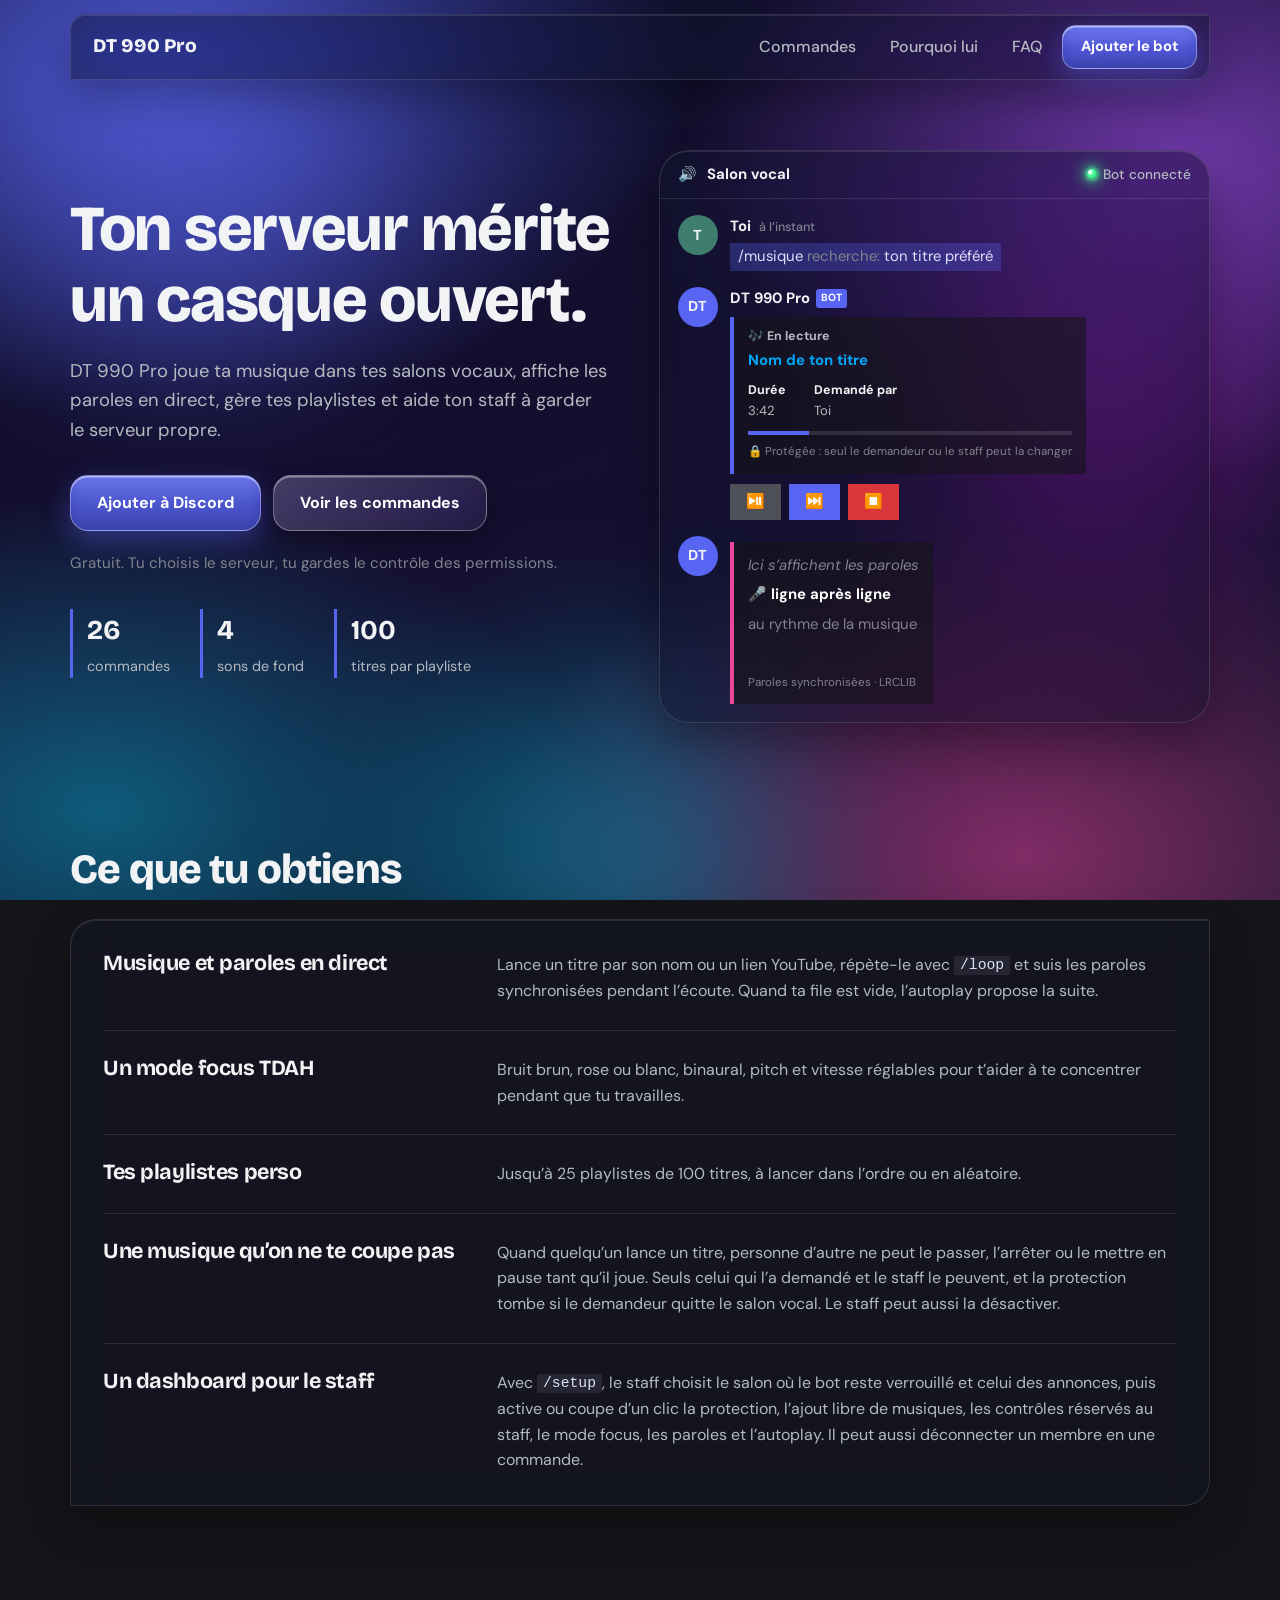
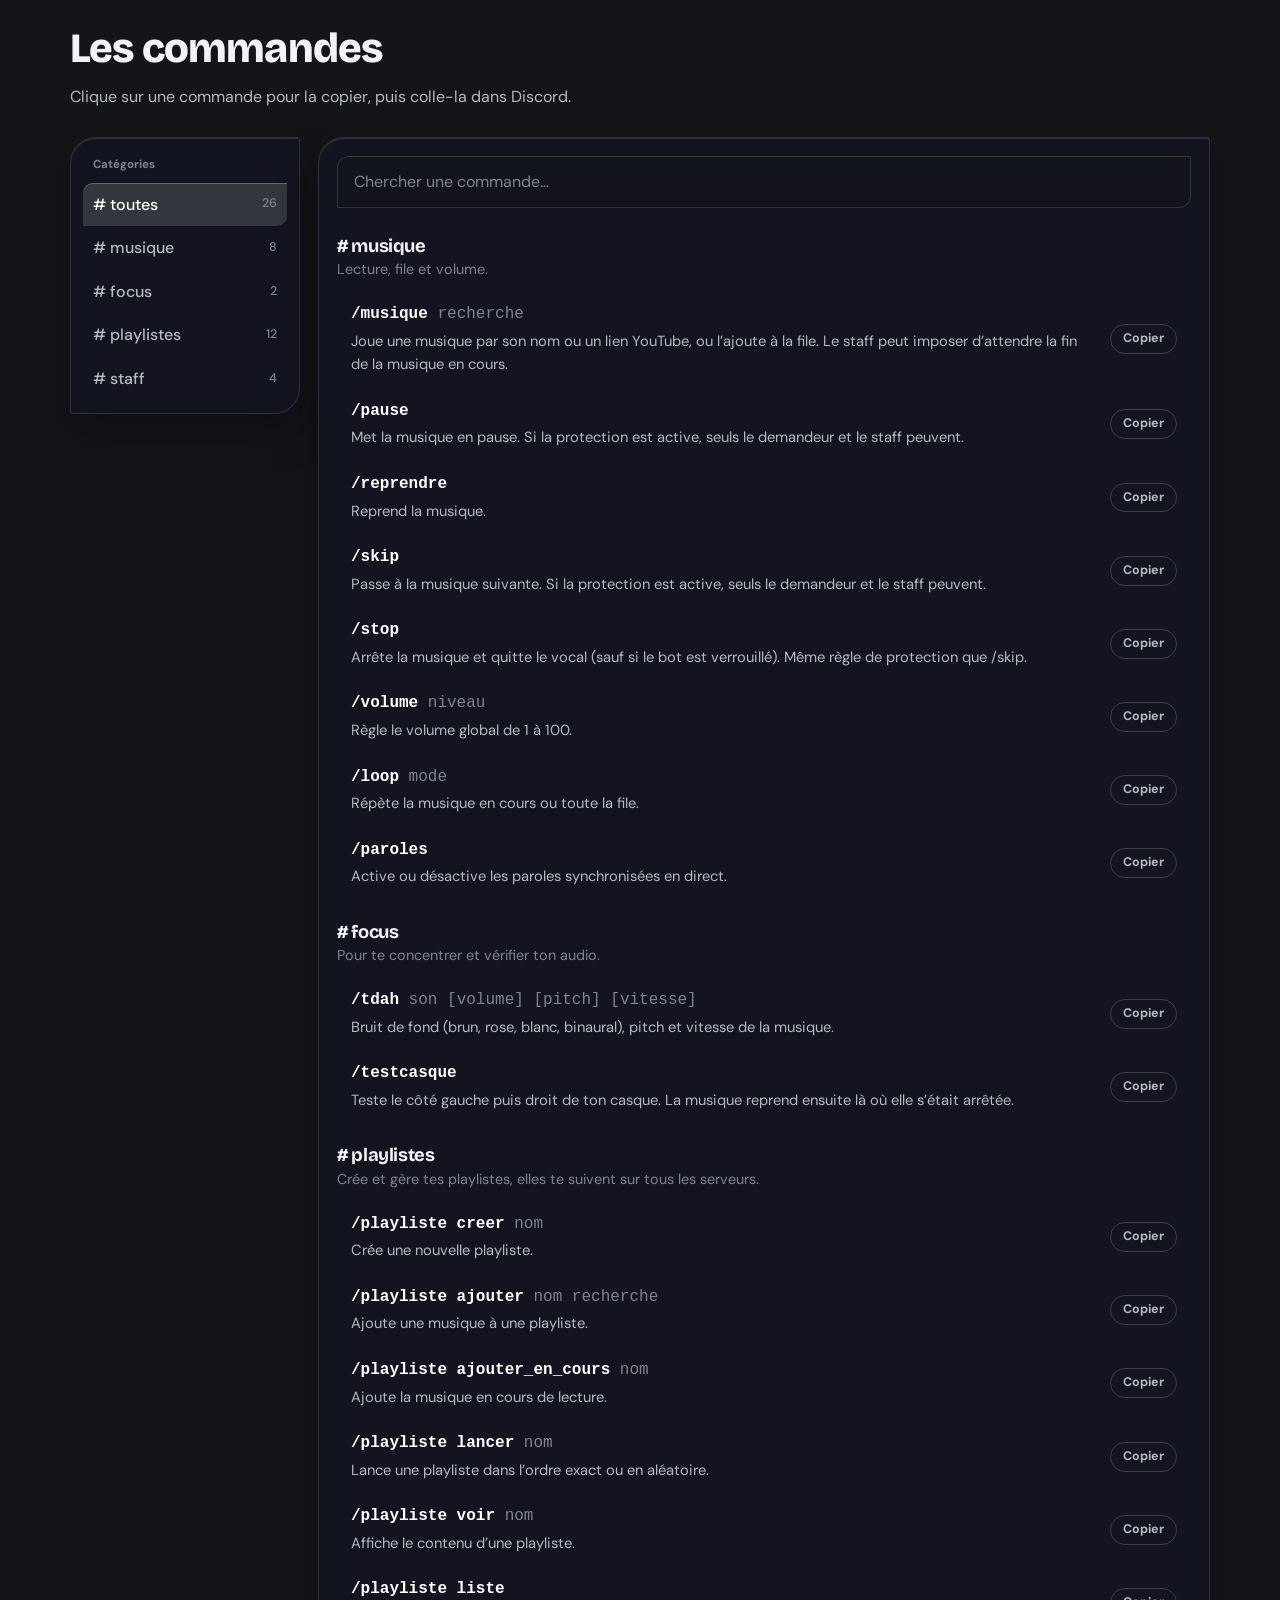
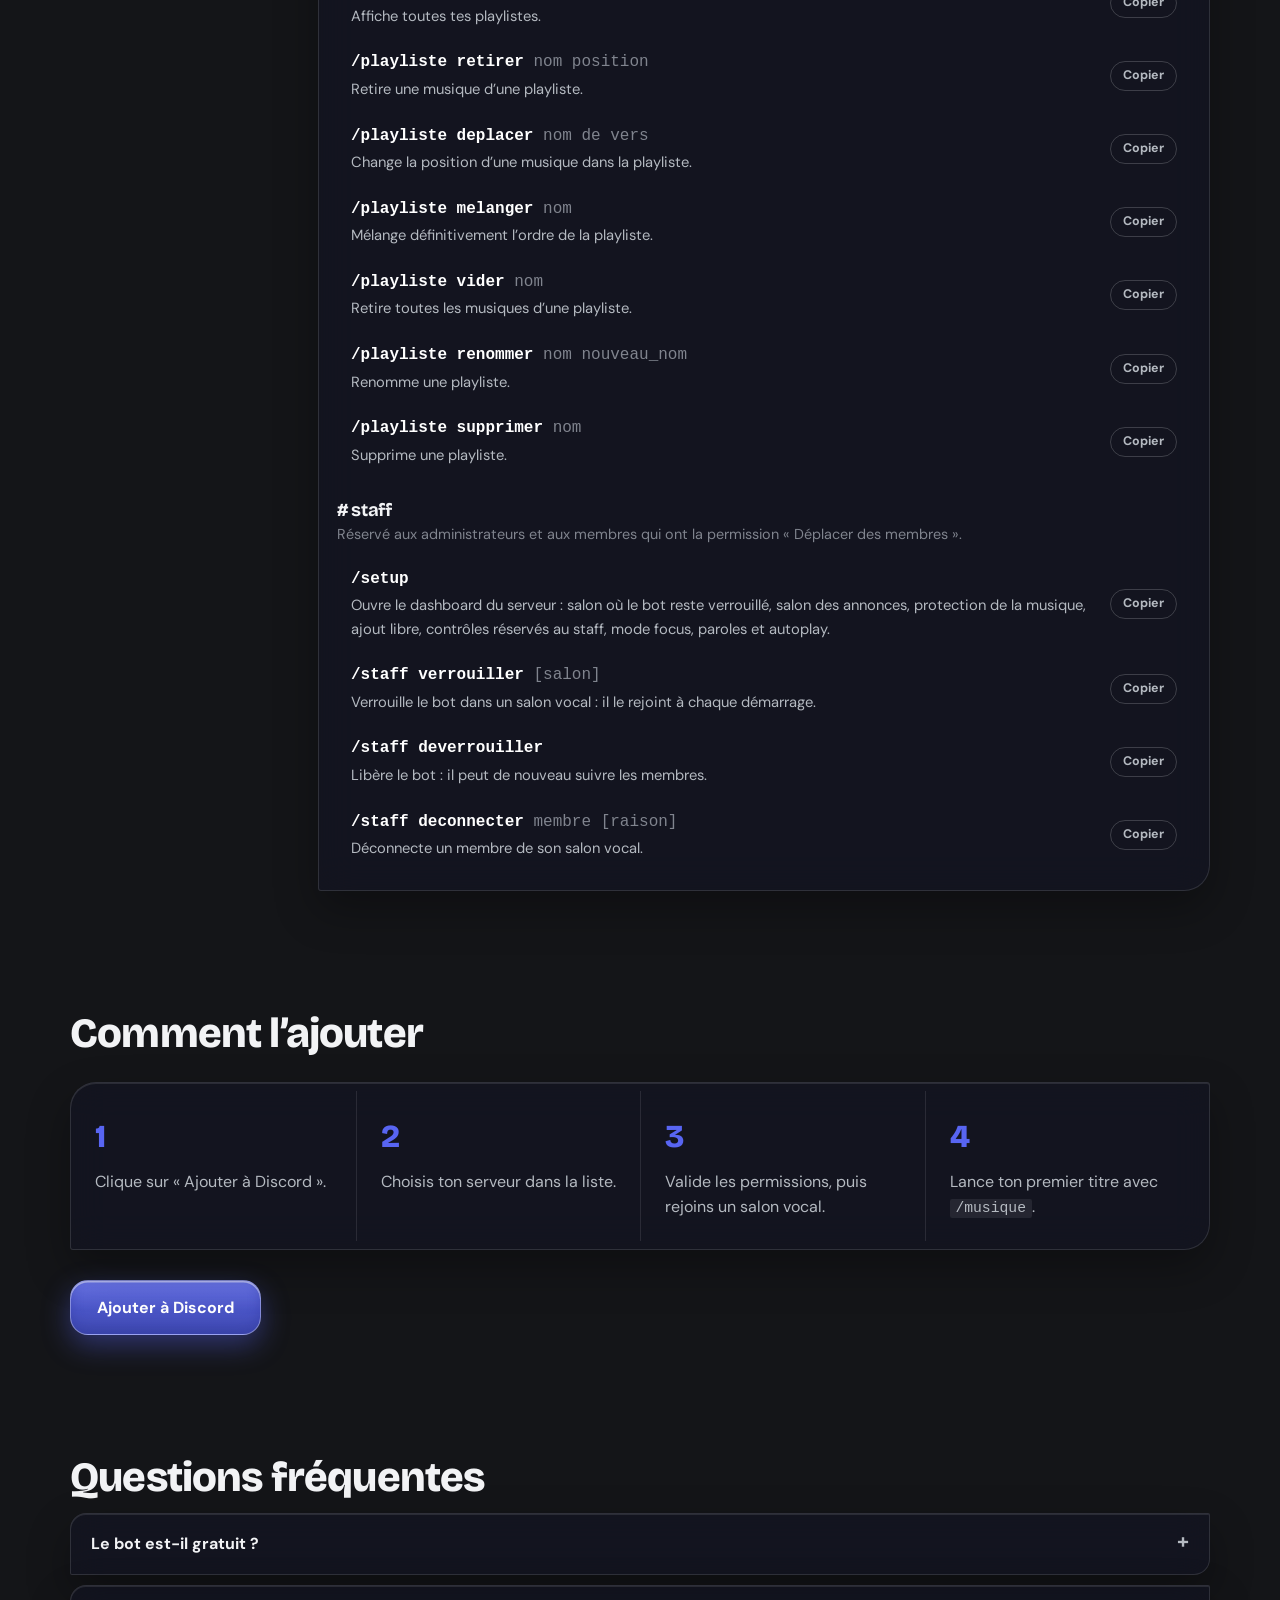
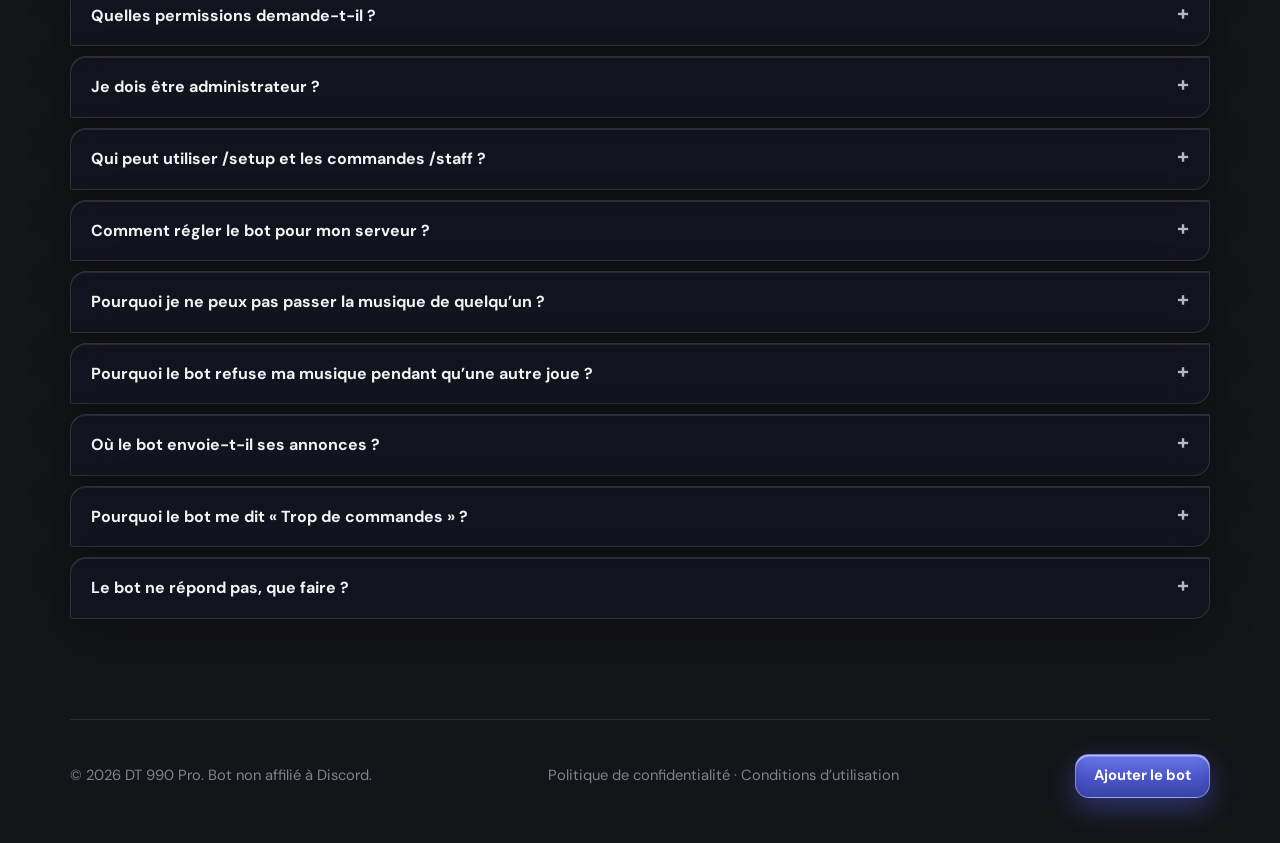
==== commit 55e10e7a: "Add files via upload" ====
--- a/index.html
+++ b/index.html
@@ -1,10 +1,11 @@
 <!DOCTYPE html>
 <html lang="fr">
 <head>
+  <link rel="icon" type="image/png" href="/logo.png">
 <meta charset="UTF-8">
 <meta name="viewport" content="width=device-width, initial-scale=1">
 <title>DT 990 Pro – Le bot musique pour ton serveur Discord</title>
-<meta name="description" content="DT 990 Pro est un bot musique Discord : paroles en direct, mode focus TDAH, playlistes et outils pour le staff. Ajoute-le à ton serveur en un clic.">
+<meta name="description" content="DT 990 Pro est un bot musique Discord : paroles en direct, mode focus TDAH, playlistes, musique protégée et dashboard /setup pour le staff. Ajoute-le à ton serveur en un clic.">
 <meta name="theme-color" content="#0d0f2b">
 <link rel="preconnect" href="https://fonts.googleapis.com">
 <link rel="preconnect" href="https://fonts.gstatic.com" crossorigin>
@@ -236,6 +237,7 @@
               <div class="tt" id="np-title">Nom de ton titre</div>
               <div class="fd"><div><b>Durée</b><span id="np-dur">3:42</span></div><div><b>Demandé par</b><span id="np-by">Toi</span></div></div>
               <div class="bar"><i id="bar"></i></div>
+              <div class="ft">🔒 Protégée : seul le demandeur ou le staff peut la changer</div>
             </div>
             <div class="ctrl" aria-hidden="true"><span>⏯️</span><span>⏭️</span><span>⏹️</span></div>
           </div>
@@ -262,8 +264,10 @@
         <p>Bruit brun, rose ou blanc, binaural, pitch et vitesse réglables pour t’aider à te concentrer pendant que tu travailles.</p></article>
       <article><h3>Tes playlistes perso</h3>
         <p>Jusqu’à 25 playlistes de 100 titres, à lancer dans l’ordre ou en aléatoire.</p></article>
-      <article><h3>Des outils pour le staff</h3>
-        <p>Verrouille le bot dans un salon vocal : il le rejoint à chaque démarrage. Déconnecte un membre en une commande.</p></article>
+      <article><h3>Une musique qu’on ne te coupe pas</h3>
+        <p>Quand quelqu’un lance un titre, personne d’autre ne peut le passer, l’arrêter ou le mettre en pause tant qu’il joue. Seuls celui qui l’a demandé et le staff le peuvent, et la protection tombe si le demandeur quitte le salon vocal. Le staff peut aussi la désactiver.</p></article>
+      <article><h3>Un dashboard pour le staff</h3>
+        <p>Avec <code>/setup</code>, le staff choisit le salon où le bot reste verrouillé et celui des annonces, puis active ou coupe d’un clic la protection, l’ajout libre de musiques, les contrôles réservés au staff, le mode focus, les paroles et l’autoplay. Il peut aussi déconnecter un membre en une commande.</p></article>
     </div>
   </section>
 
@@ -297,7 +301,11 @@
     <details class="glass"><summary>Le bot est-il gratuit ?</summary><p>Oui, tu peux l’ajouter à ton serveur sans payer.</p></details>
     <details class="glass"><summary>Quelles permissions demande-t-il ?</summary><p>Tu les vois toutes avant de valider l’invitation. Pour la musique, il lui faut surtout se connecter et parler dans un salon vocal.</p></details>
     <details class="glass"><summary>Je dois être administrateur ?</summary><p>Il faut avoir la permission « Gérer le serveur » pour inviter un bot.</p></details>
-    <details class="glass"><summary>Qui peut utiliser les commandes /staff ?</summary><p>Les membres avec la permission « Déplacer des membres » ou administrateur.</p></details>
+    <details class="glass"><summary>Qui peut utiliser /setup et les commandes /staff ?</summary><p>Les membres avec la permission « Déplacer des membres » ou administrateur.</p></details>
+    <details class="glass"><summary>Comment régler le bot pour mon serveur ?</summary><p>Un membre du staff lance <code>/setup</code> : un dashboard privé s’ouvre, avec un menu pour choisir le salon où le bot reste verrouillé, un autre pour le salon des annonces, et des boutons ON/OFF pour chaque réglage.</p></details>
+    <details class="glass"><summary>Pourquoi je ne peux pas passer la musique de quelqu’un ?</summary><p>Par défaut, une musique est protégée tant qu’elle joue : seuls celui qui l’a lancée et le staff peuvent la passer, l’arrêter ou la mettre en pause. Si le demandeur quitte le salon vocal, la protection tombe. Le staff peut la désactiver dans <code>/setup</code>.</p></details>
+    <details class="glass"><summary>Pourquoi le bot refuse ma musique pendant qu’une autre joue ?</summary><p>Le staff de ton serveur a désactivé l’ajout libre : il faut attendre la fin de la musique en cours pour en choisir une. Le staff peut changer ce réglage avec <code>/setup</code>.</p></details>
+    <details class="glass"><summary>Où le bot envoie-t-il ses annonces ?</summary><p>Dans le salon choisi par le staff avec <code>/setup</code>. Si aucun salon n’est choisi, l’annonce arrive dans le salon système du serveur, ou à défaut dans le premier salon textuel.</p></details>
     <details class="glass"><summary>Pourquoi le bot me dit « Trop de commandes » ?</summary><p>Pour éviter le spam, les commandes ne peuvent pas être enchaînées trop vite sur un même serveur : au-delà de 2 commandes en 10 secondes (tous membres confondus), les suivantes sont refusées. Attends quelques secondes et réessaie.</p></details>
     <details class="glass"><summary>Le bot ne répond pas, que faire ?</summary><p>Vérifie que tu es dans un salon vocal et que le bot peut voir et rejoindre ce salon. S’il est verrouillé par le staff, rejoins son salon.</p></details>
   </section>
@@ -314,11 +322,11 @@
 <script>
 const CATS = [
   {id:"musique", nom:"musique", desc:"Lecture, file et volume.", cmds:[
-    {c:"/musique", d:"Joue une musique par son nom ou un lien YouTube.", o:["recherche"]},
-    {c:"/pause", d:"Met la musique en pause."},
+    {c:"/musique", d:"Joue une musique par son nom ou un lien YouTube, ou l’ajoute à la file. Le staff peut imposer d’attendre la fin de la musique en cours.", o:["recherche"]},
+    {c:"/pause", d:"Met la musique en pause. Si la protection est active, seuls le demandeur et le staff peuvent."},
     {c:"/reprendre", d:"Reprend la musique."},
-    {c:"/skip", d:"Passe à la musique suivante."},
-    {c:"/stop", d:"Arrête la musique et quitte le vocal (sauf si le bot est verrouillé)."},
+    {c:"/skip", d:"Passe à la musique suivante. Si la protection est active, seuls le demandeur et le staff peuvent."},
+    {c:"/stop", d:"Arrête la musique et quitte le vocal (sauf si le bot est verrouillé). Même règle de protection que /skip."},
     {c:"/volume", d:"Règle le volume global de 1 à 100.", o:["niveau"]},
     {c:"/loop", d:"Répète la musique en cours ou toute la file.", o:["mode"]},
     {c:"/paroles", d:"Active ou désactive les paroles synchronisées en direct."}
@@ -341,7 +349,8 @@
     {c:"/playliste renommer", d:"Renomme une playliste.", o:["nom","nouveau_nom"]},
     {c:"/playliste supprimer", d:"Supprime une playliste.", o:["nom"]}
   ]},
-  {id:"staff", nom:"staff", desc:"Réservé aux membres qui ont la permission « Déplacer des membres ».", cmds:[
+  {id:"staff", nom:"staff", desc:"Réservé aux administrateurs et aux membres qui ont la permission « Déplacer des membres ».", cmds:[
+    {c:"/setup", d:"Ouvre le dashboard du serveur : salon où le bot reste verrouillé, salon des annonces, protection de la musique, ajout libre, contrôles réservés au staff, mode focus, paroles et autoplay."},
     {c:"/staff verrouiller", d:"Verrouille le bot dans un salon vocal : il le rejoint à chaque démarrage.", o:["?salon"]},
     {c:"/staff deverrouiller", d:"Libère le bot : il peut de nouveau suivre les membres."},
     {c:"/staff deconnecter", d:"Déconnecte un membre de son salon vocal.", o:["membre","?raison"]}
